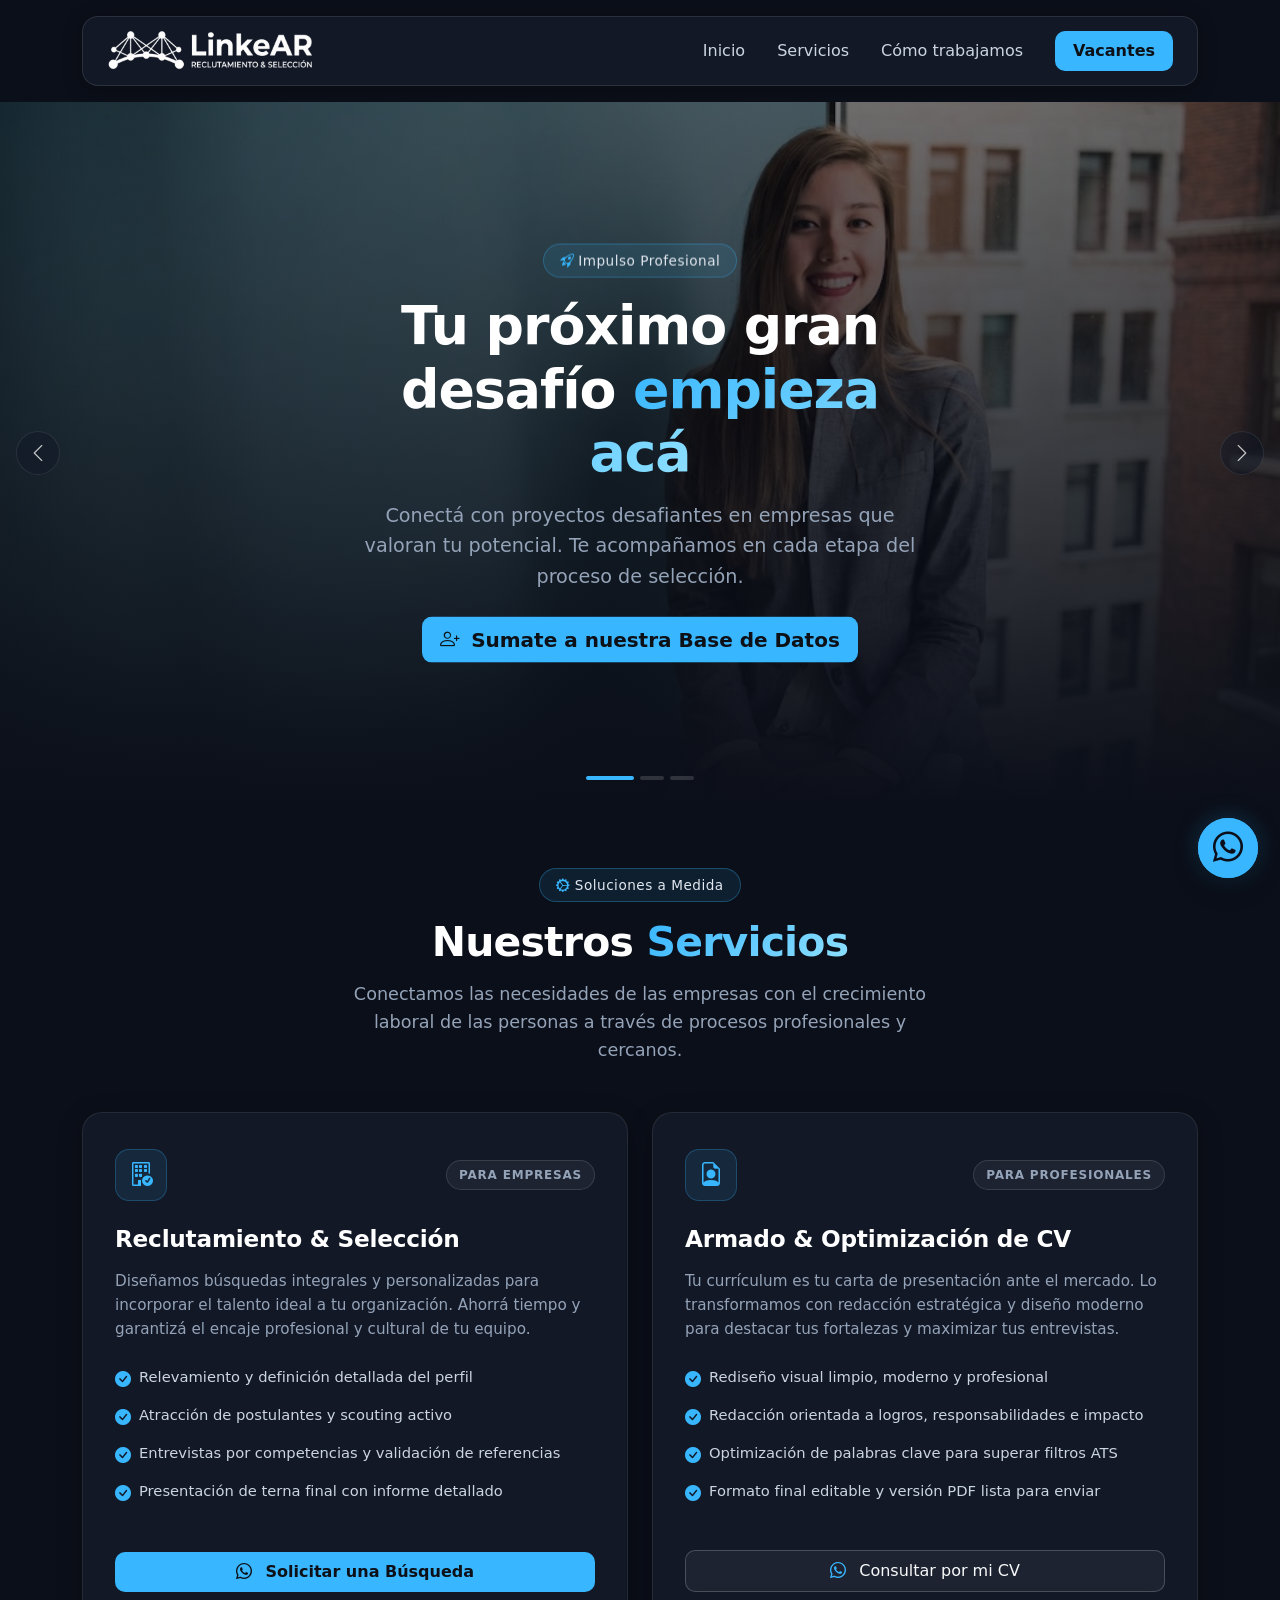
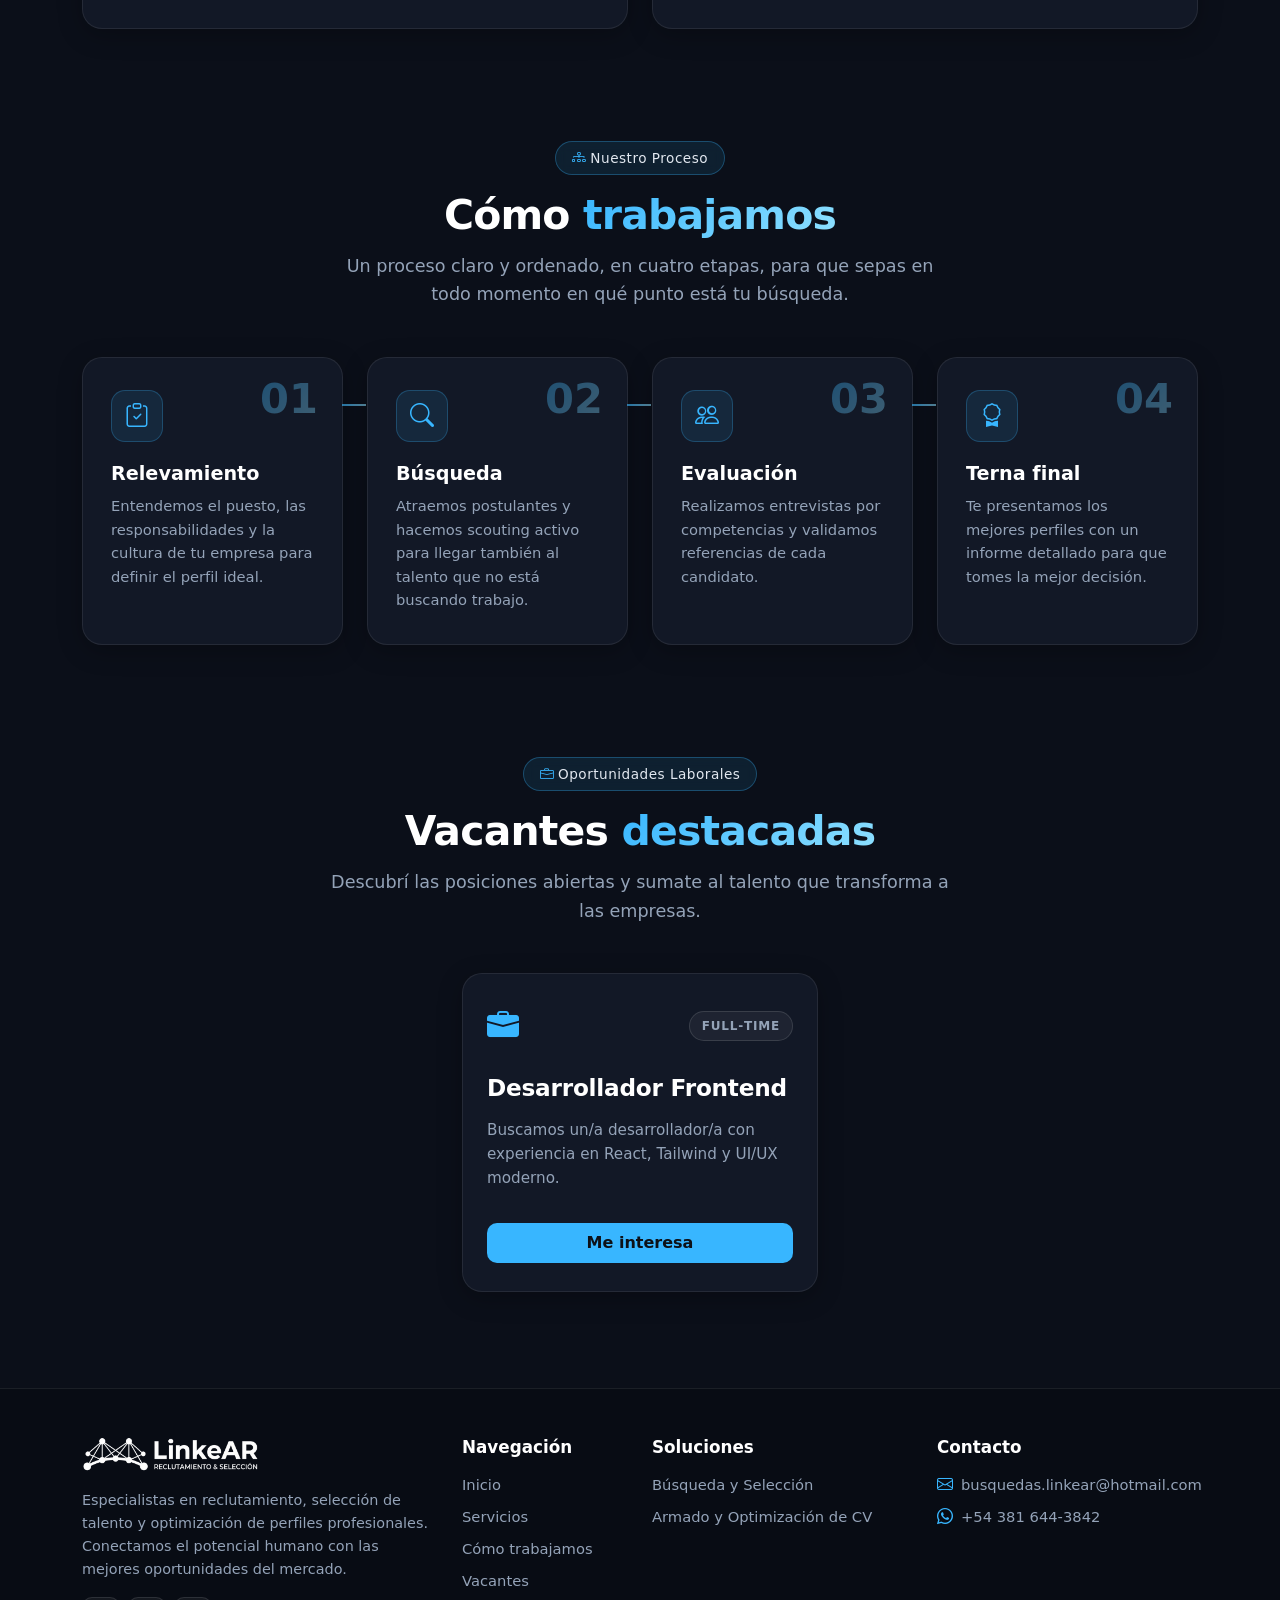
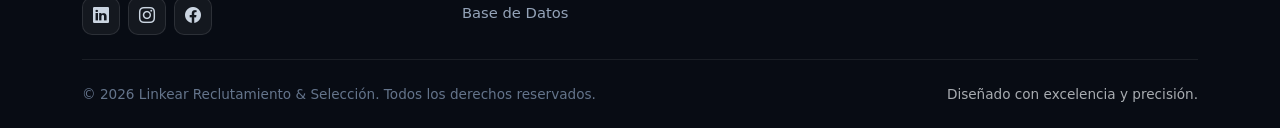
==== index.html @ 8a356fd3 "Agrega botón flotante de WhatsApp, sección Cómo trabajamos y animaciones CSS + agrega boton de wp az" ====
<!doctype html>
<html lang="es" data-bs-theme="dark">

<head>
    <meta charset="UTF-8" />
    <meta name="viewport" content="width=device-width, initial-scale=1.0" />
    <title>Linkear | Reclutamiento y Selección de Talento</title>
    <meta name="description"
        content="Linkear - Expertos en reclutamiento y selección de talento. Conectamos a las mejores empresas con profesionales destacados." />
    <meta name="author" content="Linkear" />
    <meta name="keywords" content="reclutamiento, seleccion de personal, rrhh, empleo, talento, linkear" />
    <!-- Open Graph: cómo se ve el link al compartirlo en WhatsApp, LinkedIn, Facebook -->
    <meta property="og:type" content="website" />
    <meta property="og:site_name" content="Linkear" />
    <meta property="og:locale" content="es_AR" />
    <meta property="og:title" content="Linkear | Reclutamiento y Selección de Talento" />
    <meta property="og:description" content="Conectamos a las mejores empresas con profesionales destacados. Búsquedas ágiles y armado de CV profesional." />
    <link rel="icon" type="image/x-icon" href="./contenido/imagenes/logo/LOGO-FAVICON.jpg" />
    <link href="https://cdn.jsdelivr.net/npm/bootstrap@5.3.3/dist/css/bootstrap.min.css" rel="stylesheet"
        integrity="sha384-QWTKZyjpPEjISv5WaRU9OFeRpok6YctnYmDr5pNlyT2bRjXh0JMhjY6hW+ALEwIH" crossorigin="anonymous" />
    <link rel="stylesheet" href="https://cdn.jsdelivr.net/npm/bootstrap-icons@1.11.3/font/bootstrap-icons.min.css" />
    <link rel="stylesheet" href="estilo.css" />
</head>

<body>
    <header>
        <div class="container mt-3">
            <nav class="navbar navbar-expand-lg navbar-dark navbar-custom px-4 py-2">
                <div class="container-fluid p-0">
                    <a class="navbar-brand d-flex align-items-center" href="index.html">
                        <img src="./contenido/imagenes/logo/LOGO-SINFONDO-COLORBLANCO.png" alt="Linkear" class="logo" />
                    </a>
                    <button class="navbar-toggler" type="button" data-bs-toggle="collapse"
                        data-bs-target="#navbarNavAltMarkup" aria-controls="navbarNavAltMarkup" aria-expanded="false"
                        aria-label="Toggle navigation">
                        <span class="navbar-toggler-icon"></span>
                    </button>
                    <div class="collapse navbar-collapse" id="navbarNavAltMarkup">
                        <div class="navbar-nav ms-auto align-items-center gap-3">
                            <a class="nav-link" aria-current="page" href="./index.html">Inicio</a>
                            <a class="nav-link" href="#servicios">Servicios</a>
                            <a class="nav-link" href="#como-trabajamos">Cómo trabajamos</a>
                            <a href="#vacantes" class="btn btn-linkear ms-lg-2">Vacantes</a>
                        </div>
                    </div>
                </div>
            </nav>
        </div>
    </header>
    <main>
        <!-- Hero Carousel Section -->
        <section class="hero-section">
            <div id="heroCarousel" class="carousel slide carousel-fade" data-bs-ride="carousel" data-bs-interval="6000">
                <!-- Indicadores -->
                <div class="carousel-indicators">
                    <button type="button" data-bs-target="#heroCarousel" data-bs-slide-to="0" class="active"
                        aria-current="true" aria-label="Slide 1"></button>
                    <button type="button" data-bs-target="#heroCarousel" data-bs-slide-to="1"
                        aria-label="Slide 2"></button>
                    <button type="button" data-bs-target="#heroCarousel" data-bs-slide-to="2"
                        aria-label="Slide 3"></button>
                </div>

                <div class="carousel-inner">
                    <!-- Slide 1: Profesionales / Base de Datos -->
                    <div class="carousel-item active">
                        <img src="./contenido/imagenes/banners/IMGAG-PRIMER-BANNER.jpg" class="d-block w-100"
                            alt="Profesional y talento en desarrollo" />
                        <div class="carousel-overlay"></div>
                        <div class="carousel-caption">
                            <div class="container">
                                <div class="row justify-content-center text-center">
                                    <div class="col-lg-10 col-xl-8">
                                        <div class="hero-badge mb-3">
                                            <i class="bi bi-rocket-takeoff me-1 text-accent"></i>
                                            Impulso Profesional
                                        </div>
                                        <h1 class="hero-title mb-3">
                                            Tu próximo gran desafío
                                            <span class="text-gradient">empieza acá</span>
                                        </h1>
                                        <p class="hero-subtitle mb-4">
                                            Conectá con proyectos desafiantes en empresas que
                                            valoran tu potencial. Te acompañamos en cada etapa del
                                            proceso de selección.
                                        </p>
                                        <div class="d-flex flex-wrap justify-content-center gap-3">
                                            <a href="https://forms.gle/h95EtgJfDtBHPDeK9" target="_blank"
                                                rel="noopener noreferrer" class="btn btn-linkear btn-lg">
                                                <i class="bi bi-person-plus me-1"></i> Sumate a
                                                nuestra Base de Datos
                                            </a>
                                        </div>
                                    </div>
                                </div>
                            </div>
                        </div>
                    </div>

                    <!-- Slide 2: Empresas -->
                    <div class="carousel-item">
                        <img src="./contenido/imagenes/banners/IMGA-SEGUNDO-BANNE.jpg" class="d-block w-100"
                            alt="Reunión y colaboración empresarial" />
                        <div class="carousel-overlay"></div>
                        <div class="carousel-caption">
                            <div class="container">
                                <div class="row justify-content-center text-center">
                                    <div class="col-lg-10 col-xl-8">
                                        <div class="hero-badge mb-3">
                                            <i class="bi bi-briefcase me-1 text-accent"></i>
                                            Reclutamiento & Selección de Personal
                                        </div>
                                        <h1 class="hero-title mb-3">
                                            Conectamos el mejor talento con
                                            <span class="text-gradient">tu empresa</span>
                                        </h1>
                                        <p class="hero-subtitle mb-0">
                                            Brindamos soluciones integrales de selección de personal
                                            para empresas de todos los rubros. Procesos ágiles,
                                            precisos y personalizados para potenciar tus equipos con
                                            las personas indicadas.
                                        </p>
                                    </div>
                                </div>
                            </div>
                        </div>
                    </div>

                    <!-- Slide 3: Metodología Ágil -->
                    <div class="carousel-item">
                        <img src="./contenido/imagenes/banners/IMAG-TERCER-BANNER.jpg" class="d-block w-100"
                            alt="Reunión estratégica y selección" />
                        <div class="carousel-overlay"></div>
                        <div class="carousel-caption">
                            <div class="container">
                                <div class="row justify-content-center text-center">
                                    <div class="col-lg-10 col-xl-8">
                                        <div class="hero-badge mb-3">
                                            <i class="bi bi-lightning-charge me-1 text-accent"></i>
                                            Metodología Ágil
                                        </div>
                                        <h1 class="hero-title mb-3">
                                            Procesos ágiles, transparentes y
                                            <span class="text-gradient">a tu medida</span>
                                        </h1>
                                        <p class="hero-subtitle mb-0">
                                            Reducimos tus tiempos de búsqueda garantizando un encaje
                                            profesional y cultural óptimo para cada posición.
                                        </p>
                                    </div>
                                </div>
                            </div>
                        </div>
                    </div>
                </div>

                <!-- Controles Anterior / Siguiente -->
                <button class="carousel-control-prev" type="button" data-bs-target="#heroCarousel" data-bs-slide="prev">
                    <span class="carousel-control-icon-box" aria-hidden="true">
                        <i class="bi bi-chevron-left"></i>
                    </span>
                    <span class="visually-hidden">Anterior</span>
                </button>
                <button class="carousel-control-next" type="button" data-bs-target="#heroCarousel" data-bs-slide="next">
                    <span class="carousel-control-icon-box" aria-hidden="true">
                        <i class="bi bi-chevron-right"></i>
                    </span>
                    <span class="visually-hidden">Siguiente</span>
                </button>
            </div>
        </section>

        <!-- Servicios Section -->
        <section id="servicios" class="services-section py-5 my-3">
            <div class="container">
                <!-- Encabezado de Sección -->
                <div class="text-center mb-5">
                    <div class="hero-badge mb-3">
                        <i class="bi bi-gear-wide-connected me-1 text-accent"></i>
                        Soluciones a Medida
                    </div>
                    <h2 class="section-title">
                        Nuestros <span class="text-gradient">Servicios</span>
                    </h2>
                    <p class="section-subtitle">
                        Conectamos las necesidades de las empresas con el crecimiento
                        laboral de las personas a través de procesos profesionales y
                        cercanos.
                    </p>
                </div>

                <!-- Grilla de 2 Columnas de Servicios -->
                <div class="row g-4 justify-content-center">
                    <!-- Servicio 1: Para Empresas -->
                    <div class="col-lg-6">
                        <div class="service-card h-100 d-flex flex-column">
                            <div class="service-card-header d-flex align-items-center justify-content-between mb-4">
                                <div class="service-icon-box">
                                    <i class="bi bi-building-check"></i>
                                </div>
                                <span class="service-pill-badge">Para Empresas</span>
                            </div>
                            <h3 class="service-card-title mb-3">
                                Reclutamiento & Selección
                            </h3>
                            <p class="service-card-desc mb-4">
                                Diseñamos búsquedas integrales y personalizadas para
                                incorporar el talento ideal a tu organización. Ahorrá tiempo y
                                garantizá el encaje profesional y cultural de tu equipo.
                            </p>
                            <ul class="service-features-list list-unstyled mb-4 flex-grow-1">
                                <li>
                                    <i class="bi bi-check-circle-fill text-accent me-2"></i>
                                    Relevamiento y definición detallada del perfil
                                </li>
                                <li>
                                    <i class="bi bi-check-circle-fill text-accent me-2"></i>
                                    Atracción de postulantes y scouting activo
                                </li>
                                <li>
                                    <i class="bi bi-check-circle-fill text-accent me-2"></i>
                                    Entrevistas por competencias y validación de referencias
                                </li>
                                <li>
                                    <i class="bi bi-check-circle-fill text-accent me-2"></i>
                                    Presentación de terna final con informe detallado
                                </li>
                            </ul>
                            <div class="pt-2">
                                <a href="https://wa.me/543816443842?text=Hola%2C%20LinkeAR.%20Vengo%20de%20su%20sitio%20web%20y%20me%20gustar%C3%ADa%20recibir%20informaci%C3%B3n%20para%20solicitar%20una%20b%C3%BAsqueda%20de%20personal%20para%20mi%20empresa."
                                    target="_blank" rel="noopener noreferrer" class="btn btn-linkear w-100 text-center">
                                    <i class="bi bi-whatsapp me-2"></i> Solicitar una Búsqueda
                                </a>
                            </div>
                        </div>
                    </div>

                    <!-- Servicio 2: Para Profesionales -->
                    <div class="col-lg-6">
                        <div class="service-card h-100 d-flex flex-column">
                            <div class="service-card-header d-flex align-items-center justify-content-between mb-4">
                                <div class="service-icon-box">
                                    <i class="bi bi-file-earmark-person"></i>
                                </div>
                                <span class="service-pill-badge">Para Profesionales</span>
                            </div>
                            <h3 class="service-card-title mb-3">
                                Armado & Optimización de CV
                            </h3>
                            <p class="service-card-desc mb-4">
                                Tu currículum es tu carta de presentación ante el mercado. Lo
                                transformamos con redacción estratégica y diseño moderno para
                                destacar tus fortalezas y maximizar tus entrevistas.
                            </p>
                            <ul class="service-features-list list-unstyled mb-4 flex-grow-1">
                                <li>
                                    <i class="bi bi-check-circle-fill text-accent me-2"></i>
                                    Rediseño visual limpio, moderno y profesional
                                </li>
                                <li>
                                    <i class="bi bi-check-circle-fill text-accent me-2"></i>
                                    Redacción orientada a logros, responsabilidades e impacto
                                </li>
                                <li>
                                    <i class="bi bi-check-circle-fill text-accent me-2"></i>
                                    Optimización de palabras clave para superar filtros ATS
                                </li>
                                <li>
                                    <i class="bi bi-check-circle-fill text-accent me-2"></i>
                                    Formato final editable y versión PDF lista para enviar
                                </li>
                            </ul>
                            <div class="pt-2">
                                <a href="https://wa.me/543816443842?text=Hola%2C%20LinkeAR.%20Estoy%20en%20su%20sitio%20web%20y%20quisiera%20consultar%20por%20el%20servicio%20de%20Armado%20y%20Optimizaci%C3%B3n%20de%20CV%20para%20mi%20perfil%20profesional."
                                    target="_blank" rel="noopener noreferrer"
                                    class="btn btn-outline-custom w-100 text-center">
                                    <i class="bi bi-whatsapp me-2 text-accent"></i> Consultar
                                    por mi CV
                                </a>
                            </div>
                        </div>
                    </div>
                </div>
            </div>
        </section>

        <!-- Cómo Trabajamos Section -->
        <section id="como-trabajamos" class="process-section py-5 my-3">
            <div class="container">
                <!-- Encabezado de Sección -->
                <div class="text-center mb-5">
                    <div class="hero-badge mb-3">
                        <i class="bi bi-diagram-3 me-1 text-accent"></i>
                        Nuestro Proceso
                    </div>
                    <h2 class="section-title">
                        Cómo <span class="text-gradient">trabajamos</span>
                    </h2>
                    <p class="section-subtitle">
                        Un proceso claro y ordenado, en cuatro etapas, para que sepas
                        en todo momento en qué punto está tu búsqueda.
                    </p>
                </div>

                <!-- Grilla de 4 pasos -->
                <div class="row g-4">
                    <!-- Paso 1 -->
                    <div class="col-lg-3 col-md-6">
                        <div class="process-step h-100">
                            <div class="process-number">01</div>
                            <div class="process-icon"><i class="bi bi-clipboard-check"></i></div>
                            <h3 class="process-title">Relevamiento</h3>
                            <p class="process-desc mb-0">
                                Entendemos el puesto, las responsabilidades y la cultura
                                de tu empresa para definir el perfil ideal.
                            </p>
                        </div>
                    </div>
                    <!-- Paso 2 -->
                    <div class="col-lg-3 col-md-6">
                        <div class="process-step h-100">
                            <div class="process-number">02</div>
                            <div class="process-icon"><i class="bi bi-search"></i></div>
                            <h3 class="process-title">Búsqueda</h3>
                            <p class="process-desc mb-0">
                                Atraemos postulantes y hacemos scouting activo para llegar
                                también al talento que no está buscando trabajo.
                            </p>
                        </div>
                    </div>
                    <!-- Paso 3 -->
                    <div class="col-lg-3 col-md-6">
                        <div class="process-step h-100">
                            <div class="process-number">03</div>
                            <div class="process-icon"><i class="bi bi-people"></i></div>
                            <h3 class="process-title">Evaluación</h3>
                            <p class="process-desc mb-0">
                                Realizamos entrevistas por competencias y validamos
                                referencias de cada candidato.
                            </p>
                        </div>
                    </div>
                    <!-- Paso 4 -->
                    <div class="col-lg-3 col-md-6">
                        <div class="process-step h-100">
                            <div class="process-number">04</div>
                            <div class="process-icon"><i class="bi bi-award"></i></div>
                            <h3 class="process-title">Terna final</h3>
                            <p class="process-desc mb-0">
                                Te presentamos los mejores perfiles con un informe
                                detallado para que tomes la mejor decisión.
                            </p>
                        </div>
                    </div>
                </div>
            </div>
        </section>

        <!-- Vacantes Section -->
        <section id="vacantes" class="vacancies-section py-5 my-3">
            <div class="container">
                <div class="text-center mb-5">
                    <div class="hero-badge mb-3">
                        <i class="bi bi-briefcase me-1 text-accent"></i> Oportunidades
                        Laborales
                    </div>
                    <h2 class="section-title">
                        Vacantes <span class="text-gradient">destacadas</span>
                    </h2>
                    <p class="section-subtitle">
                        Descubrí las posiciones abiertas y sumate al talento que
                        transforma a las empresas.
                    </p>
                </div>

                <div class="row g-4 justify-content-center">
                    <!-- Vacante Card 1 -->
                    <div class="col-lg-4 col-md-6">
                        <div class="vacancy-card h-100 d-flex flex-column">
                            <div class="vacancy-card-header d-flex align-items-center justify-content-between mb-4">
                                <div class="vacancy-icon-box">
                                    <i class="bi bi-briefcase-fill text-accent" style="font-size: 2rem"></i>
                                </div>
                                <span class="service-pill-badge">Full‑Time</span>
                            </div>
                            <h3 class="service-card-title mb-3">Desarrollador Frontend</h3>
                            <p class="service-card-desc mb-4">
                                Buscamos un/a desarrollador/a con experiencia en React,
                                Tailwind y UI/UX moderno.
                            </p>
                            <div class="pt-2 mt-auto">
                                <a href="./paginas/desarrollador-frontend.html" class="btn btn-linkear w-100 text-center">
                                    Me interesa
                                </a>
                            </div>
                        </div>
                    </div>
                    <!-- Additional Vacancy Cards -->
                </div>
            </div>
        </section>
    </main>
    <footer class="footer-section pt-5 pb-4 mt-5">
        <div class="container">
            <div class="row g-4 mb-4">
                <!-- Columna 1: Branding y Descripción -->
                <div class="col-lg-4 col-md-6">
                    <a href="./index.html"><img src="./contenido/imagenes/logo/LOGO-SINFONDO-COLORBLANCO.png"
                            alt="Linkear Logo" class="footer-logo mb-3"></a>
                    <p class="footer-text">
                        Especialistas en reclutamiento, selección de talento y optimización de perfiles profesionales.
                        Conectamos el potencial humano con las mejores oportunidades del mercado.
                    </p>
                    <div class="d-flex gap-2 mt-3">
                        <a href="https://www.linkedin.com/company/linkear-rrhh/" target="_blank"
                            rel="noopener noreferrer" class="social-icon-btn" aria-label="LinkedIn">
                            <i class="bi bi-linkedin"></i>
                        </a>
                        <a href="https://www.instagram.com/linkear.rh/" target="_blank" rel="noopener noreferrer"
                            class="social-icon-btn" aria-label="Instagram">
                            <i class="bi bi-instagram"></i>
                        </a>
                        <a href="https://www.facebook.com/profile.php?id=61595709884089" target="_blank"
                            rel="noopener noreferrer" class="social-icon-btn" aria-label="Facebook">
                            <i class="bi bi-facebook"></i>
                        </a>
                    </div>
                </div>

                <!-- Columna 2: Enlaces Rápidos -->
                <div class="col-lg-2 col-md-6 col-6 ms-lg-auto">
                    <h5 class="footer-heading mb-3">Navegación</h5>
                    <ul class="list-unstyled footer-links mb-0">
                        <li class="mb-2"><a href="./index.html">Inicio</a></li>
                        <li class="mb-2"><a href="#servicios">Servicios</a></li>
                        <li class="mb-2"><a href="#como-trabajamos">Cómo trabajamos</a></li>
                        <li class="mb-2"><a href="#vacantes">Vacantes</a></li>
                        <li class="mb-2"><a href="https://forms.gle/h95EtgJfDtBHPDeK9" target="_blank">Base de Datos</a>
                        </li>
                    </ul>
                </div>

                <!-- Columna 3: Servicios -->
                <div class="col-lg-3 col-md-6 col-6">
                    <h5 class="footer-heading mb-3">Soluciones</h5>
                    <ul class="list-unstyled footer-links mb-0">
                        <li class="mb-2"><a href="#servicios">Búsqueda y Selección</a></li>
                        <li class="mb-2"><a href="#servicios">Armado y Optimización de CV</a></li>
                    </ul>
                </div>

                <!-- Columna 4: Contacto Directo -->
                <div class="col-lg-3 col-md-6">
                    <h5 class="footer-heading mb-3">Contacto</h5>
                    <ul class="list-unstyled footer-contact-info mb-0">
                        <li class="d-flex align-items-center mb-2">
                            <i class="bi bi-envelope text-accent me-2"></i>
                            <a href="mailto:busquedas.linkear@hotmail.com">busquedas.linkear@hotmail.com</a>
                        </li>
                        <li class="d-flex align-items-center mb-2">
                            <i class="bi bi-whatsapp text-accent me-2"></i>
                            <a href="https://wa.me/543816443842" target="_blank">+54 381 644-3842</a>
                        </li>
                    </ul>
                </div>
            </div>

            <hr class="footer-divider my-4">

            <div class="row align-items-center">
                <div class="col-md-6 text-center text-md-start mb-2 mb-md-0">
                    <p class="copyright-text mb-0">&copy; 2026 Linkear Reclutamiento & Selección. Todos los derechos
                        reservados.</p>
                </div>
                <div class="col-md-6 text-center text-md-end">
                    <p class="copyright-text mb-0 text-muted">Diseñado con excelencia y precisión.</p>
                </div>
            </div>
        </div>
    </footer>
    <!-- Botón flotante de WhatsApp (solo HTML + CSS) -->
    <a href="https://wa.me/543816443842?text=Hola%2C%20LinkeAR.%20Vengo%20de%20su%20sitio%20web%20y%20quer%C3%ADa%20hacer%20una%20consulta." target="_blank"
        rel="noopener noreferrer" class="whatsapp-float" aria-label="Escribinos por WhatsApp">
        <i class="bi bi-whatsapp"></i>
    </a>

    <script src="https://cdn.jsdelivr.net/npm/bootstrap@5.3.3/dist/js/bootstrap.bundle.min.js"
        integrity="sha384-YvpcrYf0tY3lHB60NNkmXc5s9fDVZLESaAA55NDzOxhy9GkcIdslK1eN7N6jIeHz"
        crossorigin="anonymous"></script>
</body>

</html>
---- estilo.css ----
* {
    margin: 0;
    padding: 0;
    box-sizing: border-box;
}

html {
    scroll-behavior: smooth;
}

body {
    background-color: #0b0f19;
    color: #f8f9fa;
    font-family: system-ui, -apple-system, "Segoe UI", Roboto, "Helvetica Neue", sans-serif;
}

/* Barra de navegación flotante estilo cápsula */
.navbar-custom {
    background-color: #121826;
    border: 1px solid rgba(255, 255, 255, 0.1);
    border-radius: 16px;
    box-shadow: 0 4px 20px rgba(0, 0, 0, 0.3);
}

/* Tamaño adaptable (responsive) para el logo */
.logo {
    height: 32px; /* Tamaño cómodo y compacto en celulares */
    width: auto;
    object-fit: contain;
    transition: transform 0.25s ease, height 0.2s ease-in-out;
}

/* Efecto sutil de movimiento al pasar el cursor sobre el logo */
.navbar-brand:hover .logo {
    transform: translateY(-2px) scale(1.04);
}

/* En computadoras y pantallas grandes (Desktop) */
@media (min-width: 992px) {
    .logo {
        height: 42px; /* Un poco más pequeño y estilizado en PC */
    }
}

/* Ajuste para el menú desplegable en celulares */
@media (max-width: 991.98px) {
    .navbar-collapse {
        padding-top: 1rem;
        padding-bottom: 0.5rem;
    }
}

/* Estilos de los enlaces */
.navbar-custom .nav-link {
    color: #cbd5e1;
    font-weight: 500;
    transition: color 0.2s ease-in-out;
}

.navbar-custom .nav-link:hover,
.navbar-custom .nav-link.active {
    color: #38b6ff;
}

/* Botón de acción con el color celeste de Linkear */
.btn-linkear {
    background-color: #38b6ff;
    color: #0d1117;
    font-weight: 600;
    border-radius: 10px;
    padding: 8px 18px;
    border: none;
    transition: all 0.2s ease-in-out;
}

.btn-linkear:hover {
    background-color: #2ea0e6;
    color: #000;
    transform: translateY(-1px);
}


/* ==========================================================
   UTILIDADES & COLORES
   ========================================================== */
.text-accent {
    color: #38b6ff !important;
}

.text-gradient {
    background: linear-gradient(135deg, #38b6ff 0%, #8ee0ff 100%);
    -webkit-background-clip: text;
    background-clip: text;
    -webkit-text-fill-color: transparent;
}

.btn-outline-custom {
    color: #f8f9fa;
    background-color: rgba(255, 255, 255, 0.05);
    border: 1px solid rgba(255, 255, 255, 0.2);
    backdrop-filter: blur(8px);
    font-weight: 500;
    border-radius: 10px;
    padding: 8px 18px;
    transition: all 0.2s ease-in-out;
}

.btn-outline-custom:hover {
    background-color: rgba(255, 255, 255, 0.15);
    border-color: rgba(255, 255, 255, 0.4);
    color: #ffffff;
    transform: translateY(-1px);
}

/* ==========================================================
   HERO CAROUSEL SECTION
   ========================================================== */
.hero-section {
    position: relative;
    overflow: hidden;
    margin-top: 1rem;
}

#heroCarousel .carousel-item {
    height: 78vh;
    min-height: 520px;
    max-height: 720px;
    position: relative;
}

#heroCarousel .carousel-item img {
    height: 100%;
    width: 100%;
    object-fit: cover;
    object-position: center;
    filter: brightness(0.72);
}

/* Capa de degradado sobre la imagen para contraste y fusión suave con el fondo */
.carousel-overlay {
    position: absolute;
    inset: 0;
    background: linear-gradient(
        180deg,
        rgba(11, 15, 25, 0.4) 0%,
        rgba(11, 15, 25, 0.75) 60%,
        #0b0f19 100%
    );
    pointer-events: none;
}

/* Centrado vertical del contenido del slide */
#heroCarousel .carousel-caption {
    top: 50%;
    transform: translateY(-50%);
    bottom: auto;
    padding: 0;
    z-index: 10;
}

/* Badge píldora moderna estilo tech */
.hero-badge {
    display: inline-flex;
    align-items: center;
    background: rgba(56, 182, 255, 0.1);
    border: 1px solid rgba(56, 182, 255, 0.3);
    color: #e2e8f0;
    font-size: 0.85rem;
    font-weight: 500;
    letter-spacing: 0.5px;
    padding: 6px 16px;
    border-radius: 50px;
    backdrop-filter: blur(6px);
}

.hero-title {
    font-size: clamp(2rem, 4.2vw, 3.4rem);
    font-weight: 800;
    line-height: 1.18;
    letter-spacing: -0.02em;
    color: #ffffff;
}

.hero-subtitle {
    font-size: clamp(1rem, 1.6vw, 1.2rem);
    color: #94a3b8;
    font-weight: 400;
    line-height: 1.6;
    max-width: 680px;
    margin-left: auto;
    margin-right: auto;
}

/* Indicadores en forma de cápsula */
#heroCarousel .carousel-indicators {
    bottom: 24px;
    margin-bottom: 0;
}

#heroCarousel .carousel-indicators [data-bs-target] {
    width: 24px;
    height: 4px;
    border-radius: 4px;
    background-color: rgba(255, 255, 255, 0.3);
    border: none;
    transition: all 0.3s ease;
}

#heroCarousel .carousel-indicators .active {
    width: 48px;
    background-color: #38b6ff;
}

/* Botones de navegación (anterior/siguiente) con efecto glassmorphism */
.carousel-control-icon-box {
    width: 44px;
    height: 44px;
    border-radius: 50%;
    background-color: rgba(18, 24, 38, 0.65);
    border: 1px solid rgba(255, 255, 255, 0.12);
    backdrop-filter: blur(8px);
    display: flex;
    align-items: center;
    justify-content: center;
    font-size: 1.25rem;
    color: #ffffff;
    transition: all 0.25s ease;
}

.carousel-control-prev:hover .carousel-control-icon-box,
.carousel-control-next:hover .carousel-control-icon-box {
    background-color: #38b6ff;
    border-color: #38b6ff;
    color: #0b0f19;
    transform: scale(1.08);
}

.carousel-control-prev,
.carousel-control-next {
    width: 6%;
    opacity: 0.75;
    transition: opacity 0.2s ease;
}

.carousel-control-prev:hover,
.carousel-control-next:hover {
    opacity: 1;
}

/* Adaptabilidad en pantallas móviles */
@media (max-width: 767.98px) {
    /* Botón más compacto y estilizado en celulares */
    #heroCarousel .btn-lg,
    #heroCarousel .btn-linkear {
        font-size: 0.92rem;
        padding: 9px 18px;
        font-weight: 600;
        border-radius: 8px;
    }

    #heroCarousel .carousel-item {
        height: 560px;
    }

    .carousel-control-prev,
    .carousel-control-next {
        display: none; /* En móvil se usa el deslizamiento táctil nativo */
    }
}


/* ==========================================================
   SECCIÓN DE SERVICIOS
   ========================================================== */
.services-section {
    position: relative;
}

.section-title {
    font-size: clamp(1.8rem, 3.2vw, 2.6rem);
    font-weight: 800;
    letter-spacing: -0.02em;
    color: #ffffff;
    margin-bottom: 0.75rem;
}

.section-subtitle {
    font-size: clamp(0.95rem, 1.4vw, 1.1rem);
    color: #94a3b8;
    max-width: 620px;
    margin-left: auto;
    margin-right: auto;
    line-height: 1.6;
}

/* Tarjetas de Servicio */
.service-card {
    background-color: #121826;
    border: 1px solid rgba(255, 255, 255, 0.08);
    border-radius: 20px;
    padding: 2.25rem 2rem;
    box-shadow: 0 6px 24px rgba(0, 0, 0, 0.25);
    transition: transform 0.28s ease, border-color 0.28s ease, box-shadow 0.28s ease;
    position: relative;
    overflow: hidden;
}

/* Vacancy cards share the same visual style */
.vacancy-card {
    background-color: #121826;
    border: 1px solid rgba(255, 255, 255, 0.08);
    border-radius: 20px;
    padding: 1.75rem 1.5rem;
    box-shadow: 0 6px 24px rgba(0, 0, 0, 0.25);
    transition: transform 0.28s ease, border-color 0.28s ease, box-shadow 0.28s ease;
    position: relative;
    overflow: hidden;
    /* Se quitó aspect-ratio para evitar desbordes en móviles */
}

.vacancy-card:hover {
    transform: translateY(-6px);
    border-color: rgba(56, 182, 255, 0.35);
    box-shadow: 0 16px 36px rgba(0, 0, 0, 0.45), 0 0 25px rgba(56, 182, 255, 0.12);
}

/* Icono enmarcado */
.service-icon-box {
    width: 52px;
    height: 52px;
    border-radius: 14px;
    background: rgba(56, 182, 255, 0.1);
    border: 1px solid rgba(56, 182, 255, 0.25);
    display: flex;
    align-items: center;
    justify-content: center;
    font-size: 1.5rem;
    color: #38b6ff;
    transition: all 0.25s ease;
}

.service-card:hover {
    transform: translateY(-6px);
    border-color: rgba(56, 182, 255, 0.35);
    box-shadow: 0 16px 36px rgba(0, 0, 0, 0.45), 0 0 25px rgba(56, 182, 255, 0.12);
}

.service-card:hover .service-icon-box {
    background-color: #38b6ff;
    color: #0b0f19;
    transform: scale(1.06);
}

/* Píldora de categoría en la card */
.service-pill-badge {
    background: rgba(255, 255, 255, 0.05);
    border: 1px solid rgba(255, 255, 255, 0.12);
    color: #94a3b8;
    font-size: 0.75rem;
    font-weight: 600;
    text-transform: uppercase;
    letter-spacing: 0.8px;
    padding: 5px 12px;
    border-radius: 50px;
}

.service-card-title {
    color: #ffffff;
    font-size: 1.45rem;
    font-weight: 700;
    letter-spacing: -0.01em;
}

.service-card-desc {
    color: #94a3b8;
    font-size: 0.95rem;
    line-height: 1.6;
}

/* Lista de características del servicio */
.service-features-list li {
    color: #cbd5e1;
    font-size: 0.92rem;
    margin-bottom: 0.75rem;
    line-height: 1.5;
    display: flex;
    align-items: flex-start;
}

.service-features-list li i {
    font-size: 1rem;
    margin-top: 2px;
    flex-shrink: 0;
}

@media (max-width: 767.98px) {
    .service-card {
        padding: 1.75rem 1.5rem;
    }
}

.footer-section {
    background-color: #080c14;
    border-top: 1px solid rgba(255, 255, 255, 0.08);
}

.footer-logo {
    height: 36px;
    width: auto;
}

.footer-text {
    color: #94a3b8;
    font-size: 0.9rem;
    line-height: 1.6;
}

.footer-heading {
    color: #ffffff;
    font-size: 1.05rem;
    font-weight: 700;
}

.footer-links a {
    color: #94a3b8;
    text-decoration: none;
    font-size: 0.92rem;
    transition: color 0.2s ease-in-out;
}

.footer-links a:hover {
    color: #38b6ff;
}

.footer-contact-info a {
    color: #94a3b8;
    text-decoration: none;
    font-size: 0.92rem;
    transition: color 0.2s ease-in-out;
}

.footer-contact-info a:hover {
    color: #38b6ff;
}

.social-icon-btn {
    width: 38px;
    height: 38px;
    border-radius: 10px;
    background: rgba(255, 255, 255, 0.05);
    border: 1px solid rgba(255, 255, 255, 0.1);
    color: #cbd5e1;
    display: inline-flex;
    align-items: center;
    justify-content: center;
    text-decoration: none;
    transition: all 0.25s ease;
}

.social-icon-btn:hover {
    background: #38b6ff;
    border-color: #38b6ff;
    color: #0b0f19;
    transform: translateY(-2px);
}

.footer-divider {
    border-color: rgba(255, 255, 255, 0.08);
    opacity: 1;
}

.copyright-text {
    font-size: 0.85rem;
    color: #64748b;
}

/* ==========================================================
   SECCIÓN CÓMO TRABAJAMOS
   ========================================================== */
.process-step {
    background-color: #121826;
    border: 1px solid rgba(255, 255, 255, 0.08);
    border-radius: 20px;
    padding: 2rem 1.75rem;
    box-shadow: 0 6px 24px rgba(0, 0, 0, 0.25);
    position: relative;
    transition: transform 0.28s ease, border-color 0.28s ease, box-shadow 0.28s ease;
}

.process-step:hover {
    transform: translateY(-6px);
    border-color: rgba(56, 182, 255, 0.35);
    box-shadow: 0 16px 36px rgba(0, 0, 0, 0.45), 0 0 25px rgba(56, 182, 255, 0.12);
}

/* Número grande con el gradiente de la marca */
.process-number {
    position: absolute;
    top: 1.25rem;
    right: 1.5rem;
    font-size: 2.6rem;
    font-weight: 800;
    line-height: 1;
    background: linear-gradient(135deg, #38b6ff 0%, #8ee0ff 100%);
    -webkit-background-clip: text;
    background-clip: text;
    -webkit-text-fill-color: transparent;
    opacity: 0.35;
    transition: opacity 0.28s ease;
}

.process-step:hover .process-number {
    opacity: 0.9;
}

.process-icon {
    width: 52px;
    height: 52px;
    border-radius: 14px;
    background: rgba(56, 182, 255, 0.1);
    border: 1px solid rgba(56, 182, 255, 0.25);
    display: flex;
    align-items: center;
    justify-content: center;
    font-size: 1.5rem;
    color: #38b6ff;
    margin-bottom: 1.25rem;
    transition: all 0.25s ease;
}

.process-step:hover .process-icon {
    background-color: #38b6ff;
    color: #0b0f19;
    transform: scale(1.06);
}

.process-title {
    color: #ffffff;
    font-size: 1.2rem;
    font-weight: 700;
    margin-bottom: 0.6rem;
}

.process-desc {
    color: #94a3b8;
    font-size: 0.92rem;
    line-height: 1.6;
}

/* Línea con gradiente que une los pasos (solo en pantallas grandes) */
@media (min-width: 992px) {
    .process-section .col-lg-3:not(:last-child) .process-step::after {
        content: "";
        position: absolute;
        top: 46px;
        right: -1.5rem;
        width: 1.5rem;
        height: 2px;
        background: linear-gradient(90deg, #38b6ff 0%, #8ee0ff 100%);
        opacity: 0.6;
    }
}

/* ==========================================================
   BOTÓN FLOTANTE DE WHATSAPP
   ========================================================== */
.whatsapp-float {
    position: fixed;
    right: 22px;
    bottom: 22px;
    width: 60px;
    height: 60px;
    border-radius: 50%;
    background-color: #38b6ff;
    color: #0b0f19;
    font-size: 1.9rem;
    display: flex;
    align-items: center;
    justify-content: center;
    text-decoration: none;
    box-shadow: 0 8px 24px rgba(0, 0, 0, 0.4), 0 0 25px rgba(56, 182, 255, 0.25);
    z-index: 1000;
    transition: transform 0.25s ease, background-color 0.25s ease;
}

.whatsapp-float:hover {
    background-color: #2ea0e6;
    color: #000000;
    transform: scale(1.08);
}

/* Anillo que "late" alrededor del botón */
.whatsapp-float::before {
    content: "";
    position: absolute;
    inset: 0;
    border-radius: 50%;
    border: 2px solid #38b6ff;
    animation: whatsapp-pulso 2.2s ease-out infinite;
}

@keyframes whatsapp-pulso {
    0% {
        transform: scale(1);
        opacity: 0.7;
    }
    100% {
        transform: scale(1.6);
        opacity: 0;
    }
}

@media (max-width: 767.98px) {
    .whatsapp-float {
        width: 54px;
        height: 54px;
        right: 16px;
        bottom: 16px;
        font-size: 1.7rem;
    }
}

/* ==========================================================
   ANIMACIONES DEL CARRUSEL (solo CSS)
   Cada vez que un slide se vuelve "active", sus textos entran
   con un fade suave hacia arriba, uno detrás del otro.
   ========================================================== */
@keyframes aparecer-arriba {
    from {
        opacity: 0;
        transform: translateY(24px);
    }
    to {
        opacity: 1;
        transform: translateY(0);
    }
}

#heroCarousel .carousel-item.active .hero-badge,
#heroCarousel .carousel-item.active .hero-title,
#heroCarousel .carousel-item.active .hero-subtitle,
#heroCarousel .carousel-item.active .btn-linkear {
    animation: aparecer-arriba 0.8s ease both;
}

#heroCarousel .carousel-item.active .hero-badge { animation-delay: 0.15s; }
#heroCarousel .carousel-item.active .hero-title { animation-delay: 0.3s; }
#heroCarousel .carousel-item.active .hero-subtitle { animation-delay: 0.45s; }
#heroCarousel .carousel-item.active .btn-linkear { animation-delay: 0.6s; }

/* Respeta a quienes tienen activado "reducir movimiento" en su sistema */
@media (prefers-reduced-motion: reduce) {
    #heroCarousel .carousel-item.active .hero-badge,
    #heroCarousel .carousel-item.active .hero-title,
    #heroCarousel .carousel-item.active .hero-subtitle,
    #heroCarousel .carousel-item.active .btn-linkear,
    .whatsapp-float::before {
        animation: none;
    }
}
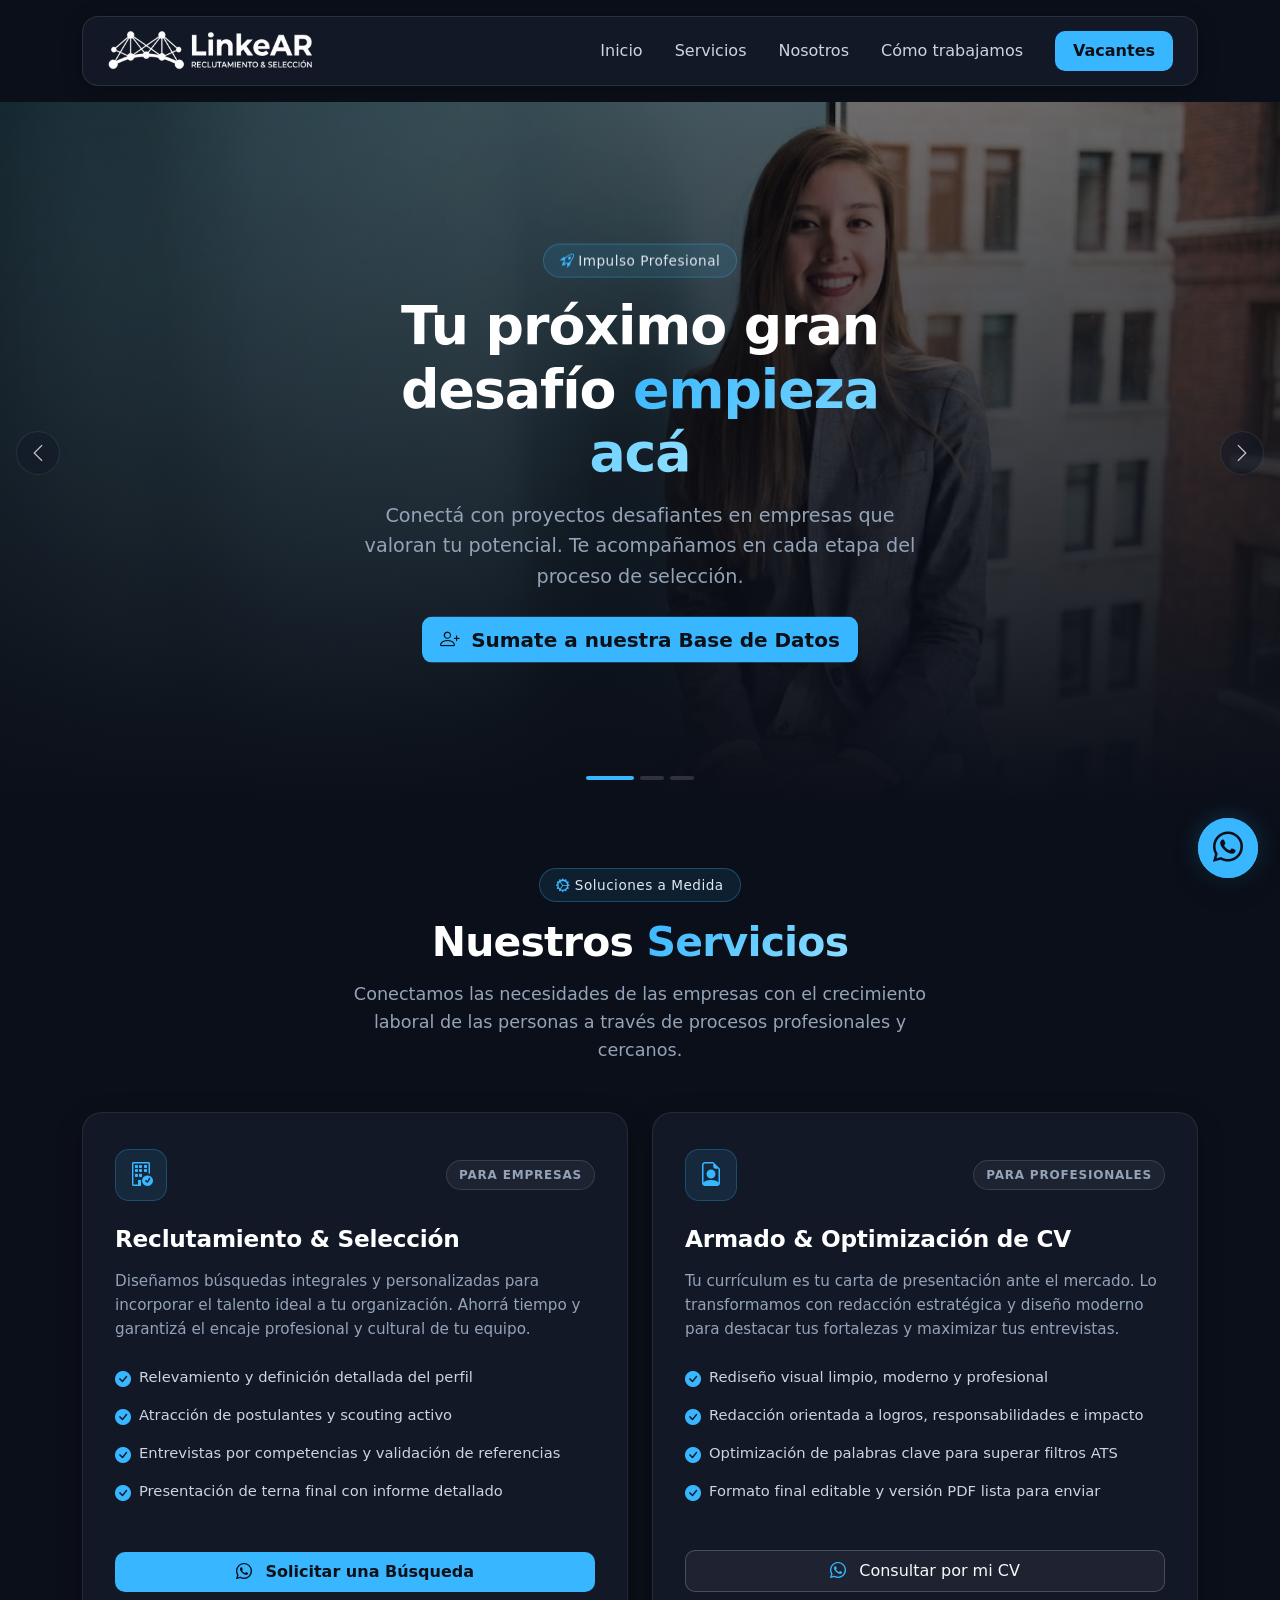
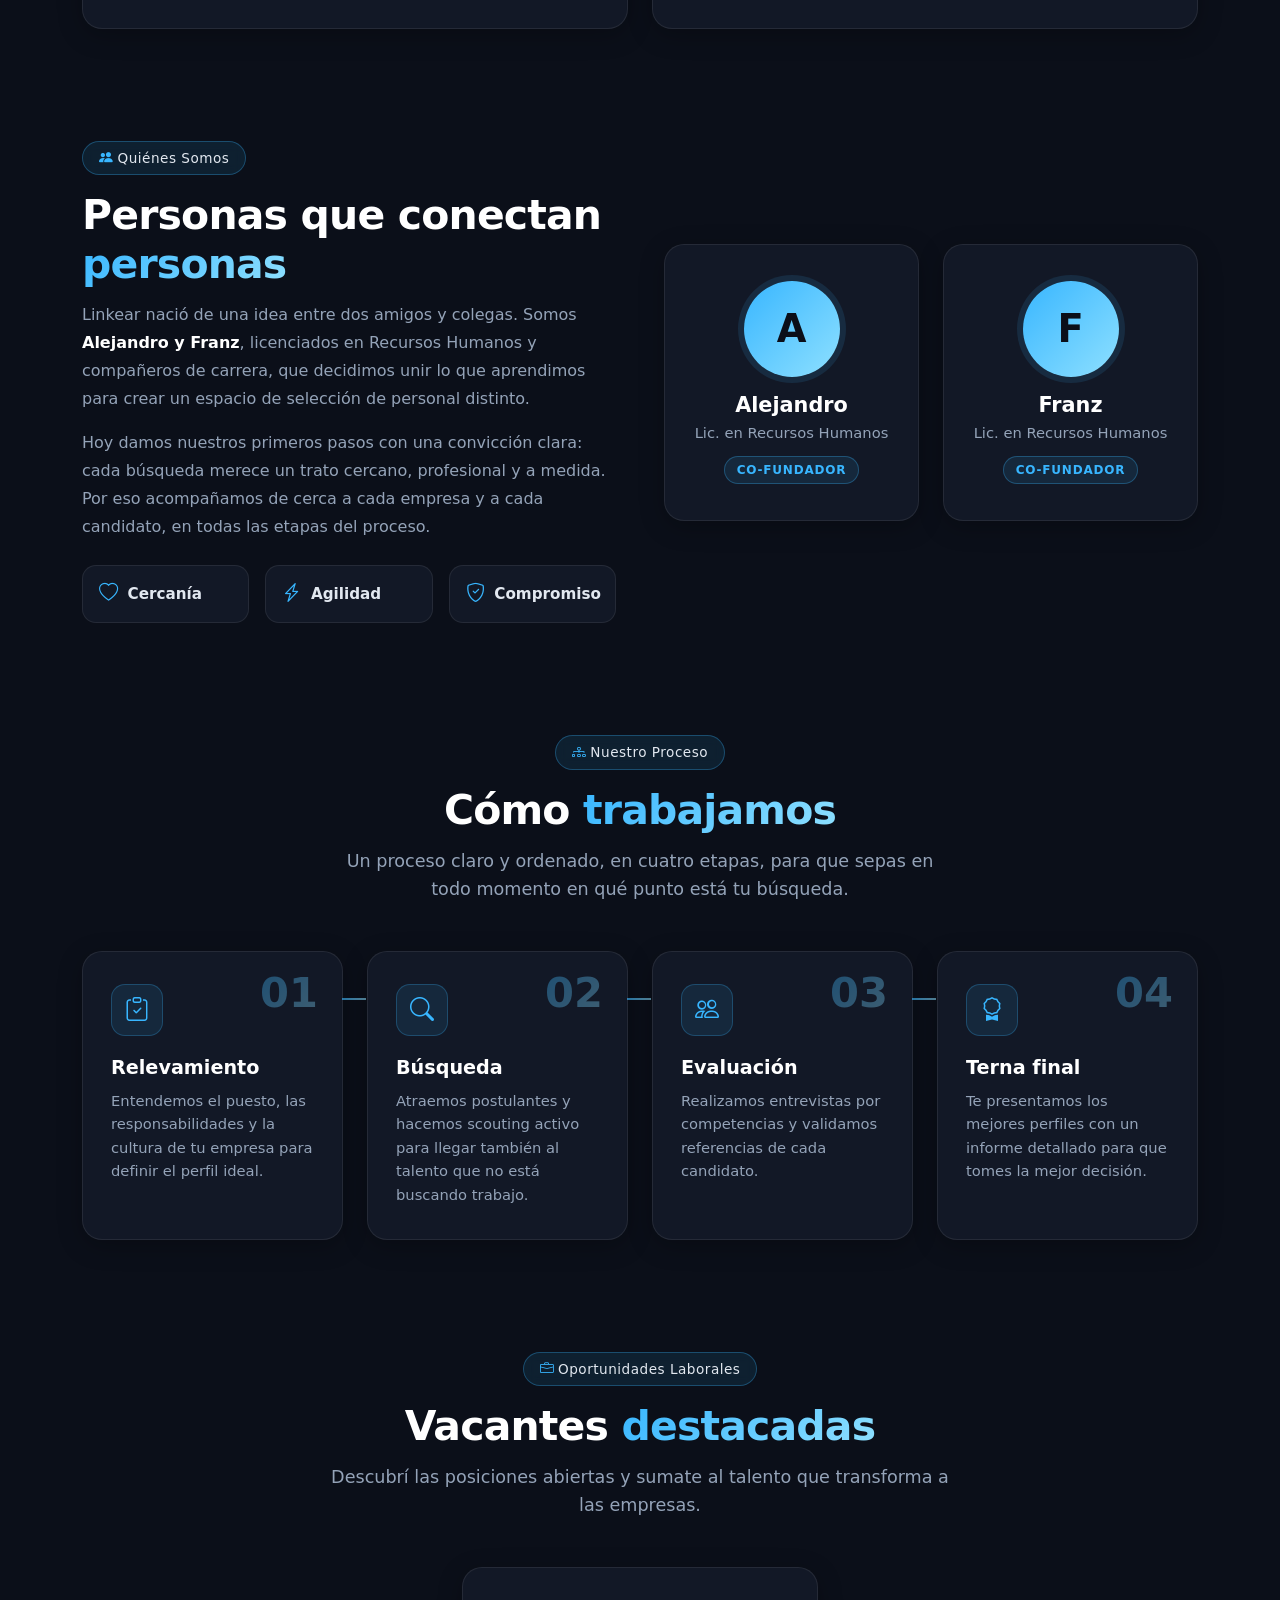
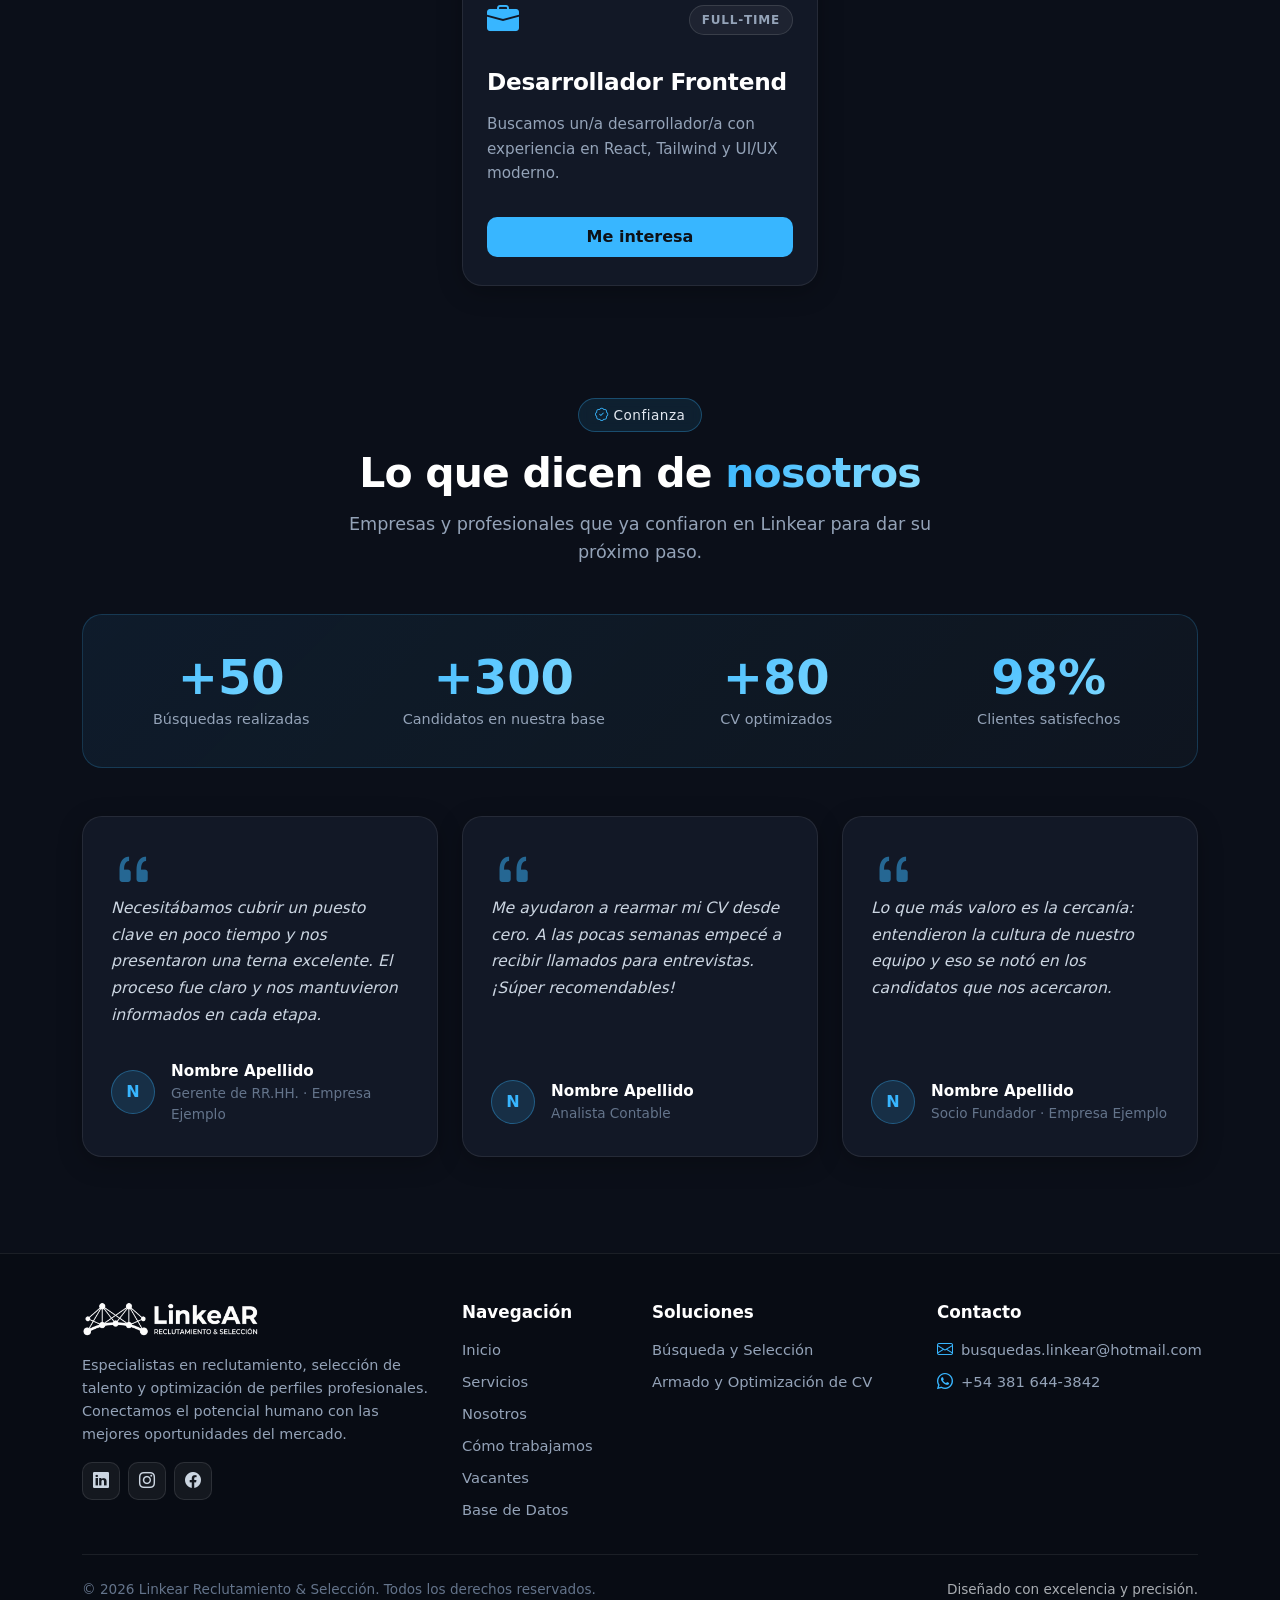
==== commit 422ab5d4: "Agrega secciones Quiénes somos y Confianza (contenido de ejemplo)" ====
--- a/index.html
+++ b/index.html
@@ -39,6 +39,7 @@
                         <div class="navbar-nav ms-auto align-items-center gap-3">
                             <a class="nav-link" aria-current="page" href="./index.html">Inicio</a>
                             <a class="nav-link" href="#servicios">Servicios</a>
+                            <a class="nav-link" href="#nosotros">Nosotros</a>
                             <a class="nav-link" href="#como-trabajamos">Cómo trabajamos</a>
                             <a href="#vacantes" class="btn btn-linkear ms-lg-2">Vacantes</a>
                         </div>
@@ -284,6 +285,80 @@
             </div>
         </section>
 
+        <!-- Quiénes Somos Section -->
+        <section id="nosotros" class="about-section py-5 my-3">
+            <div class="container">
+                <div class="row g-5 align-items-center">
+                    <!-- Columna izquierda: historia -->
+                    <div class="col-lg-6">
+                        <div class="hero-badge mb-3">
+                            <i class="bi bi-people-fill me-1 text-accent"></i>
+                            Quiénes Somos
+                        </div>
+                        <h2 class="section-title text-start">
+                            Personas que conectan <span class="text-gradient">personas</span>
+                        </h2>
+                        <p class="about-text">
+                            Linkear nació de una idea entre dos amigos y colegas. Somos
+                            <strong>Alejandro y Franz</strong>, licenciados en Recursos Humanos
+                            y compañeros de carrera, que decidimos unir lo que aprendimos para
+                            crear un espacio de selección de personal distinto.
+                        </p>
+                        <p class="about-text mb-4">
+                            Hoy damos nuestros primeros pasos con una convicción clara: cada
+                            búsqueda merece un trato cercano, profesional y a medida. Por eso
+                            acompañamos de cerca a cada empresa y a cada candidato, en todas
+                            las etapas del proceso.
+                        </p>
+
+                        <!-- Valores -->
+                        <div class="row g-3">
+                            <div class="col-sm-4">
+                                <div class="about-value">
+                                    <i class="bi bi-heart text-accent"></i>
+                                    <span>Cercanía</span>
+                                </div>
+                            </div>
+                            <div class="col-sm-4">
+                                <div class="about-value">
+                                    <i class="bi bi-lightning-charge text-accent"></i>
+                                    <span>Agilidad</span>
+                                </div>
+                            </div>
+                            <div class="col-sm-4">
+                                <div class="about-value">
+                                    <i class="bi bi-shield-check text-accent"></i>
+                                    <span>Compromiso</span>
+                                </div>
+                            </div>
+                        </div>
+                    </div>
+
+                    <!-- Columna derecha: el equipo (iniciales en lugar de fotos) -->
+                    <div class="col-lg-6">
+                        <div class="row g-4">
+                            <div class="col-sm-6">
+                                <div class="team-card h-100 text-center">
+                                    <div class="team-avatar mx-auto mb-3">A</div>
+                                    <h3 class="team-name">Alejandro</h3>
+                                    <p class="team-role mb-0">Lic. en Recursos Humanos</p>
+                                    <p class="team-tag mb-0">Co-fundador</p>
+                                </div>
+                            </div>
+                            <div class="col-sm-6">
+                                <div class="team-card h-100 text-center">
+                                    <div class="team-avatar mx-auto mb-3">F</div>
+                                    <h3 class="team-name">Franz</h3>
+                                    <p class="team-role mb-0">Lic. en Recursos Humanos</p>
+                                    <p class="team-tag mb-0">Co-fundador</p>
+                                </div>
+                            </div>
+                        </div>
+                    </div>
+                </div>
+            </div>
+        </section>
+
         <!-- Cómo Trabajamos Section -->
         <section id="como-trabajamos" class="process-section py-5 my-3">
             <div class="container">
@@ -396,6 +471,97 @@
                         </div>
                     </div>
                     <!-- Additional Vacancy Cards -->
+                </div>
+            </div>
+        </section>
+        <!-- Confianza Section -->
+        <!-- ⚠️ CONTENIDO DE EJEMPLO: reemplazar números y testimonios por datos REALES
+             antes de pasar esta sección a main (lo que publica Vercel). -->
+        <section id="confianza" class="trust-section py-5 my-3">
+            <div class="container">
+                <div class="text-center mb-5">
+                    <div class="hero-badge mb-3">
+                        <i class="bi bi-patch-check me-1 text-accent"></i>
+                        Confianza
+                    </div>
+                    <h2 class="section-title">
+                        Lo que dicen de <span class="text-gradient">nosotros</span>
+                    </h2>
+                    <p class="section-subtitle">
+                        Empresas y profesionales que ya confiaron en Linkear para dar
+                        su próximo paso.
+                    </p>
+                </div>
+
+                <!-- Franja de números (EJEMPLO) -->
+                <div class="stats-strip mb-5">
+                    <div class="row g-4 text-center">
+                        <div class="col-6 col-lg-3">
+                            <div class="stat-number">+50</div>
+                            <div class="stat-label">Búsquedas realizadas</div>
+                        </div>
+                        <div class="col-6 col-lg-3">
+                            <div class="stat-number">+300</div>
+                            <div class="stat-label">Candidatos en nuestra base</div>
+                        </div>
+                        <div class="col-6 col-lg-3">
+                            <div class="stat-number">+80</div>
+                            <div class="stat-label">CV optimizados</div>
+                        </div>
+                        <div class="col-6 col-lg-3">
+                            <div class="stat-number">98%</div>
+                            <div class="stat-label">Clientes satisfechos</div>
+                        </div>
+                    </div>
+                </div>
+
+                <!-- Testimonios (EJEMPLO) -->
+                <div class="row g-4">
+                    <div class="col-lg-4 col-md-6">
+                        <div class="testimonial-card h-100 d-flex flex-column">
+                            <i class="bi bi-quote testimonial-quote"></i>
+                            <p class="testimonial-text flex-grow-1">
+                                Necesitábamos cubrir un puesto clave en poco tiempo y nos presentaron una terna excelente. El proceso fue claro y nos mantuvieron informados en cada etapa.
+                            </p>
+                            <div class="d-flex align-items-center gap-3 mt-3">
+                                <div class="testimonial-avatar">N</div>
+                                <div>
+                                    <p class="testimonial-name mb-0">Nombre Apellido</p>
+                                    <p class="testimonial-role mb-0">Gerente de RR.HH. · Empresa Ejemplo</p>
+                                </div>
+                            </div>
+                        </div>
+                    </div>
+                    <div class="col-lg-4 col-md-6">
+                        <div class="testimonial-card h-100 d-flex flex-column">
+                            <i class="bi bi-quote testimonial-quote"></i>
+                            <p class="testimonial-text flex-grow-1">
+                                Me ayudaron a rearmar mi CV desde cero. A las pocas semanas empecé a recibir llamados para entrevistas. ¡Súper recomendables!
+                            </p>
+                            <div class="d-flex align-items-center gap-3 mt-3">
+                                <div class="testimonial-avatar">N</div>
+                                <div>
+                                    <p class="testimonial-name mb-0">Nombre Apellido</p>
+                                    <p class="testimonial-role mb-0">Analista Contable</p>
+                                </div>
+                            </div>
+                        </div>
+                    </div>
+                    <div class="col-lg-4 col-md-6">
+                        <div class="testimonial-card h-100 d-flex flex-column">
+                            <i class="bi bi-quote testimonial-quote"></i>
+                            <p class="testimonial-text flex-grow-1">
+                                Lo que más valoro es la cercanía: entendieron la cultura de nuestro equipo y eso se notó en los candidatos que nos acercaron.
+                            </p>
+                            <div class="d-flex align-items-center gap-3 mt-3">
+                                <div class="testimonial-avatar">N</div>
+                                <div>
+                                    <p class="testimonial-name mb-0">Nombre Apellido</p>
+                                    <p class="testimonial-role mb-0">Socio Fundador · Empresa Ejemplo</p>
+                                </div>
+                            </div>
+                        </div>
+                    </div>
                 </div>
             </div>
         </section>
@@ -433,6 +599,7 @@
                     <ul class="list-unstyled footer-links mb-0">
                         <li class="mb-2"><a href="./index.html">Inicio</a></li>
                         <li class="mb-2"><a href="#servicios">Servicios</a></li>
+                        <li class="mb-2"><a href="#nosotros">Nosotros</a></li>
                         <li class="mb-2"><a href="#como-trabajamos">Cómo trabajamos</a></li>
                         <li class="mb-2"><a href="#vacantes">Vacantes</a></li>
                         <li class="mb-2"><a href="https://forms.gle/h95EtgJfDtBHPDeK9" target="_blank">Base de Datos</a>
--- a/estilo.css
+++ b/estilo.css
@@ -658,3 +658,181 @@
         animation: none;
     }
 }
+
+/* ==========================================================
+   SECCIÓN QUIÉNES SOMOS
+   ========================================================== */
+.about-text {
+    color: #94a3b8;
+    font-size: 1rem;
+    line-height: 1.75;
+}
+
+.about-text strong {
+    color: #ffffff;
+}
+
+.about-value {
+    display: flex;
+    align-items: center;
+    gap: 0.6rem;
+    background-color: #121826;
+    border: 1px solid rgba(255, 255, 255, 0.08);
+    border-radius: 14px;
+    padding: 0.85rem 1rem;
+    color: #e2e8f0;
+    font-weight: 600;
+    font-size: 0.95rem;
+    transition: border-color 0.25s ease, transform 0.25s ease;
+}
+
+.about-value i {
+    font-size: 1.2rem;
+}
+
+.about-value:hover {
+    border-color: rgba(56, 182, 255, 0.35);
+    transform: translateY(-3px);
+}
+
+/* Tarjetas del equipo */
+.team-card {
+    background-color: #121826;
+    border: 1px solid rgba(255, 255, 255, 0.08);
+    border-radius: 20px;
+    padding: 2.25rem 1.5rem;
+    box-shadow: 0 6px 24px rgba(0, 0, 0, 0.25);
+    transition: transform 0.28s ease, border-color 0.28s ease, box-shadow 0.28s ease;
+}
+
+.team-card:hover {
+    transform: translateY(-6px);
+    border-color: rgba(56, 182, 255, 0.35);
+    box-shadow: 0 16px 36px rgba(0, 0, 0, 0.45), 0 0 25px rgba(56, 182, 255, 0.12);
+}
+
+/* Círculo con la inicial (reemplaza la foto) */
+.team-avatar {
+    width: 96px;
+    height: 96px;
+    border-radius: 50%;
+    background: linear-gradient(135deg, #38b6ff 0%, #8ee0ff 100%);
+    color: #0b0f19;
+    font-size: 2.4rem;
+    font-weight: 800;
+    display: flex;
+    align-items: center;
+    justify-content: center;
+    box-shadow: 0 0 0 6px rgba(56, 182, 255, 0.12);
+    transition: transform 0.28s ease;
+}
+
+.team-card:hover .team-avatar {
+    transform: scale(1.06);
+}
+
+.team-name {
+    color: #ffffff;
+    font-size: 1.3rem;
+    font-weight: 700;
+    margin-bottom: 0.25rem;
+}
+
+.team-role {
+    color: #94a3b8;
+    font-size: 0.92rem;
+}
+
+.team-tag {
+    display: inline-block;
+    margin-top: 0.75rem !important;
+    background: rgba(56, 182, 255, 0.1);
+    border: 1px solid rgba(56, 182, 255, 0.3);
+    color: #38b6ff;
+    font-size: 0.75rem;
+    font-weight: 600;
+    text-transform: uppercase;
+    letter-spacing: 0.8px;
+    padding: 4px 12px;
+    border-radius: 50px;
+}
+
+/* ==========================================================
+   SECCIÓN CONFIANZA (números + testimonios)
+   ========================================================== */
+.stats-strip {
+    background: linear-gradient(135deg, rgba(56, 182, 255, 0.08) 0%, rgba(142, 224, 255, 0.03) 100%);
+    border: 1px solid rgba(56, 182, 255, 0.2);
+    border-radius: 20px;
+    padding: 2.25rem 1.5rem;
+}
+
+.stat-number {
+    font-size: clamp(2.2rem, 4vw, 3rem);
+    font-weight: 800;
+    line-height: 1.1;
+    background: linear-gradient(135deg, #38b6ff 0%, #8ee0ff 100%);
+    -webkit-background-clip: text;
+    background-clip: text;
+    -webkit-text-fill-color: transparent;
+}
+
+.stat-label {
+    color: #94a3b8;
+    font-size: 0.9rem;
+    margin-top: 0.35rem;
+}
+
+.testimonial-card {
+    background-color: #121826;
+    border: 1px solid rgba(255, 255, 255, 0.08);
+    border-radius: 20px;
+    padding: 2rem 1.75rem;
+    box-shadow: 0 6px 24px rgba(0, 0, 0, 0.25);
+    transition: transform 0.28s ease, border-color 0.28s ease, box-shadow 0.28s ease;
+}
+
+.testimonial-card:hover {
+    transform: translateY(-6px);
+    border-color: rgba(56, 182, 255, 0.35);
+    box-shadow: 0 16px 36px rgba(0, 0, 0, 0.45), 0 0 25px rgba(56, 182, 255, 0.12);
+}
+
+.testimonial-quote {
+    font-size: 2.8rem;
+    line-height: 1;
+    color: #38b6ff;
+    opacity: 0.5;
+}
+
+.testimonial-text {
+    color: #cbd5e1;
+    font-size: 0.98rem;
+    line-height: 1.7;
+    font-style: italic;
+}
+
+.testimonial-avatar {
+    width: 44px;
+    height: 44px;
+    border-radius: 50%;
+    background: rgba(56, 182, 255, 0.15);
+    border: 1px solid rgba(56, 182, 255, 0.35);
+    color: #38b6ff;
+    font-weight: 700;
+    display: flex;
+    align-items: center;
+    justify-content: center;
+    flex-shrink: 0;
+}
+
+.testimonial-name {
+    color: #ffffff;
+    font-weight: 700;
+    font-size: 0.95rem;
+}
+
+.testimonial-role {
+    color: #64748b;
+    font-size: 0.85rem;
+}
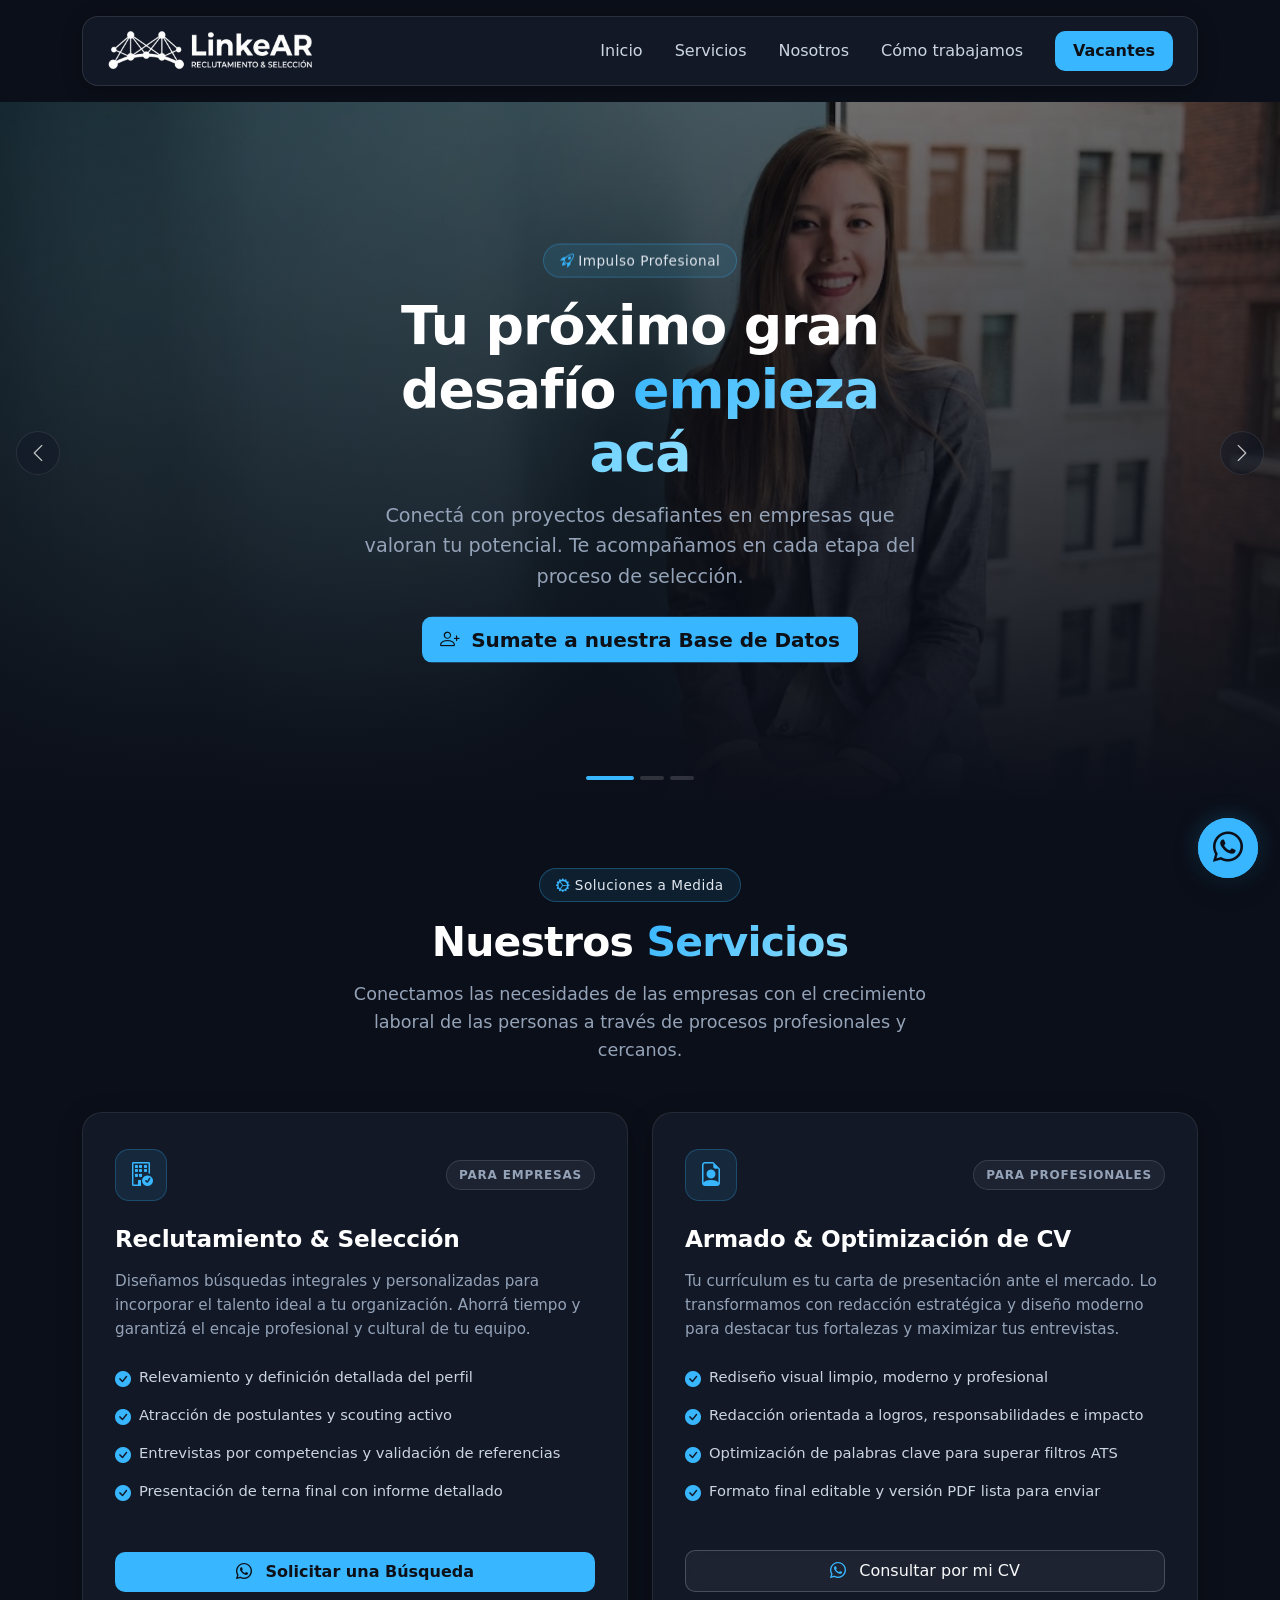
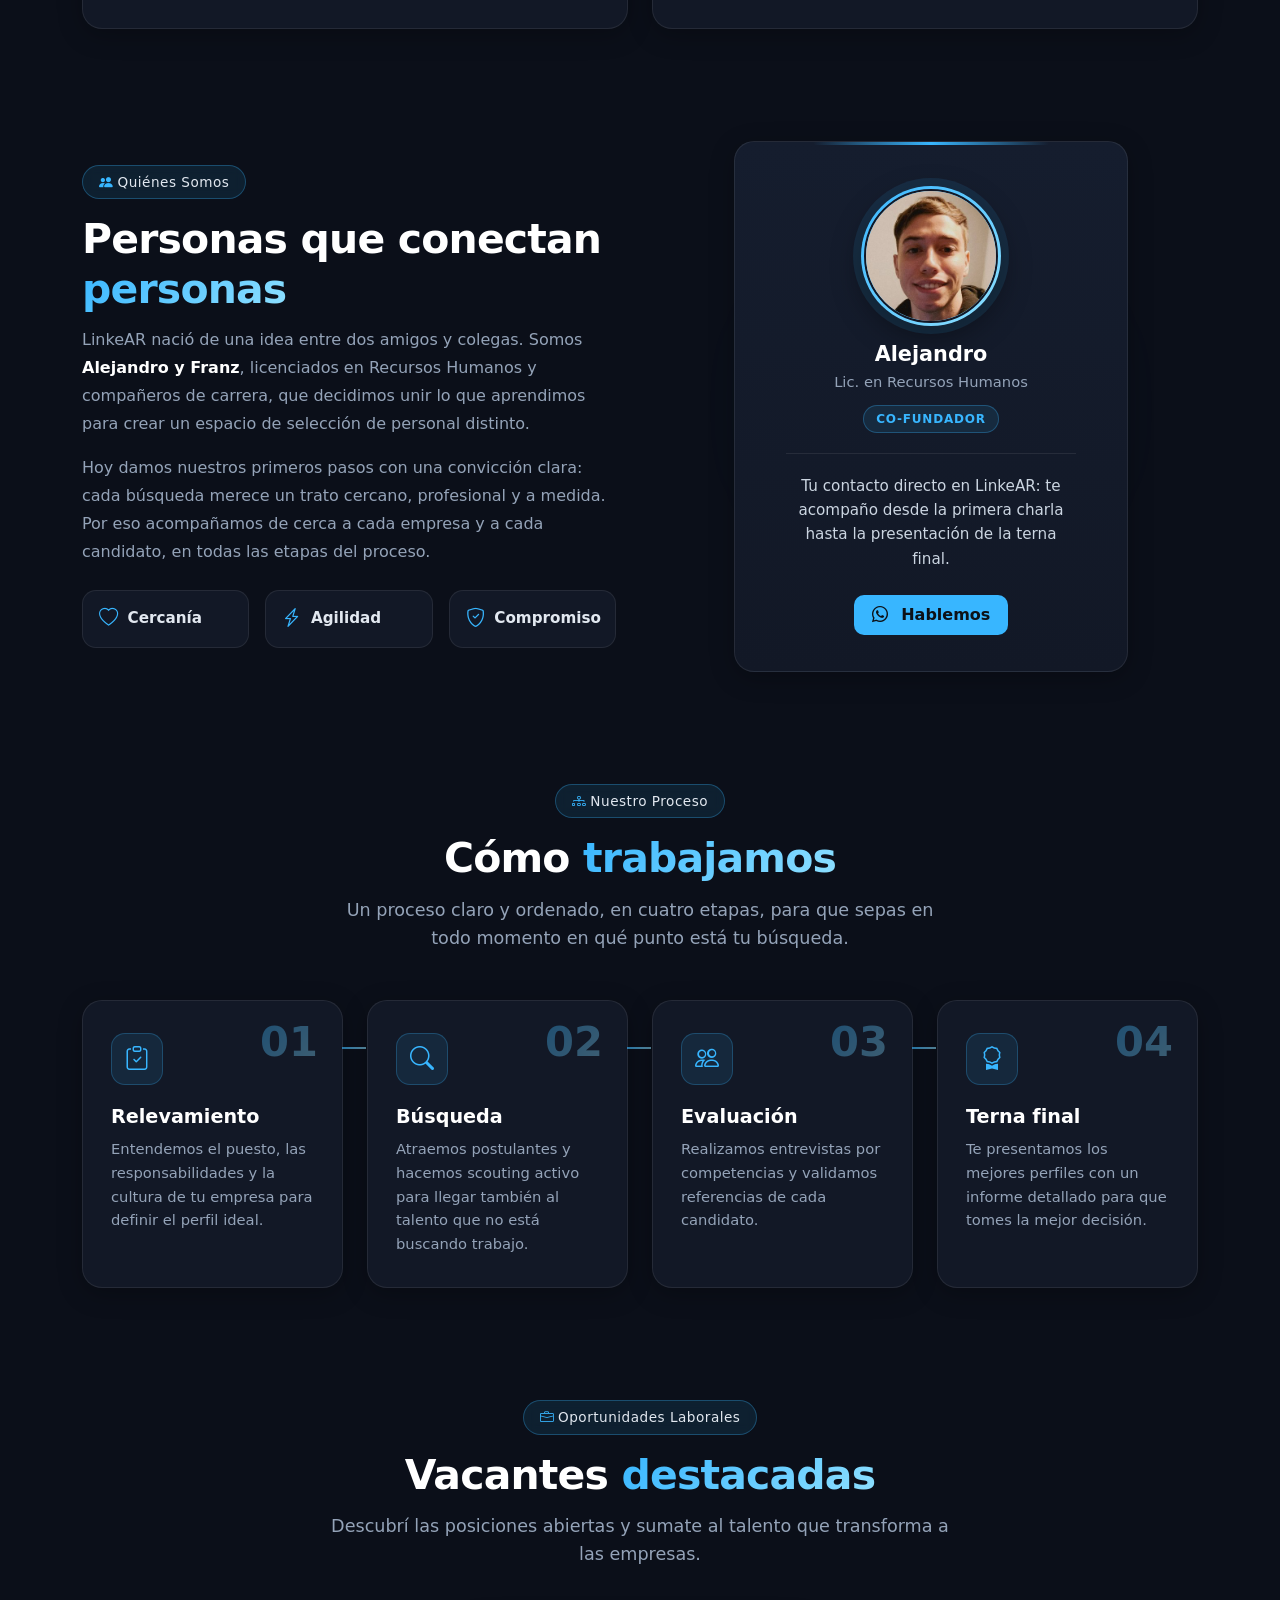
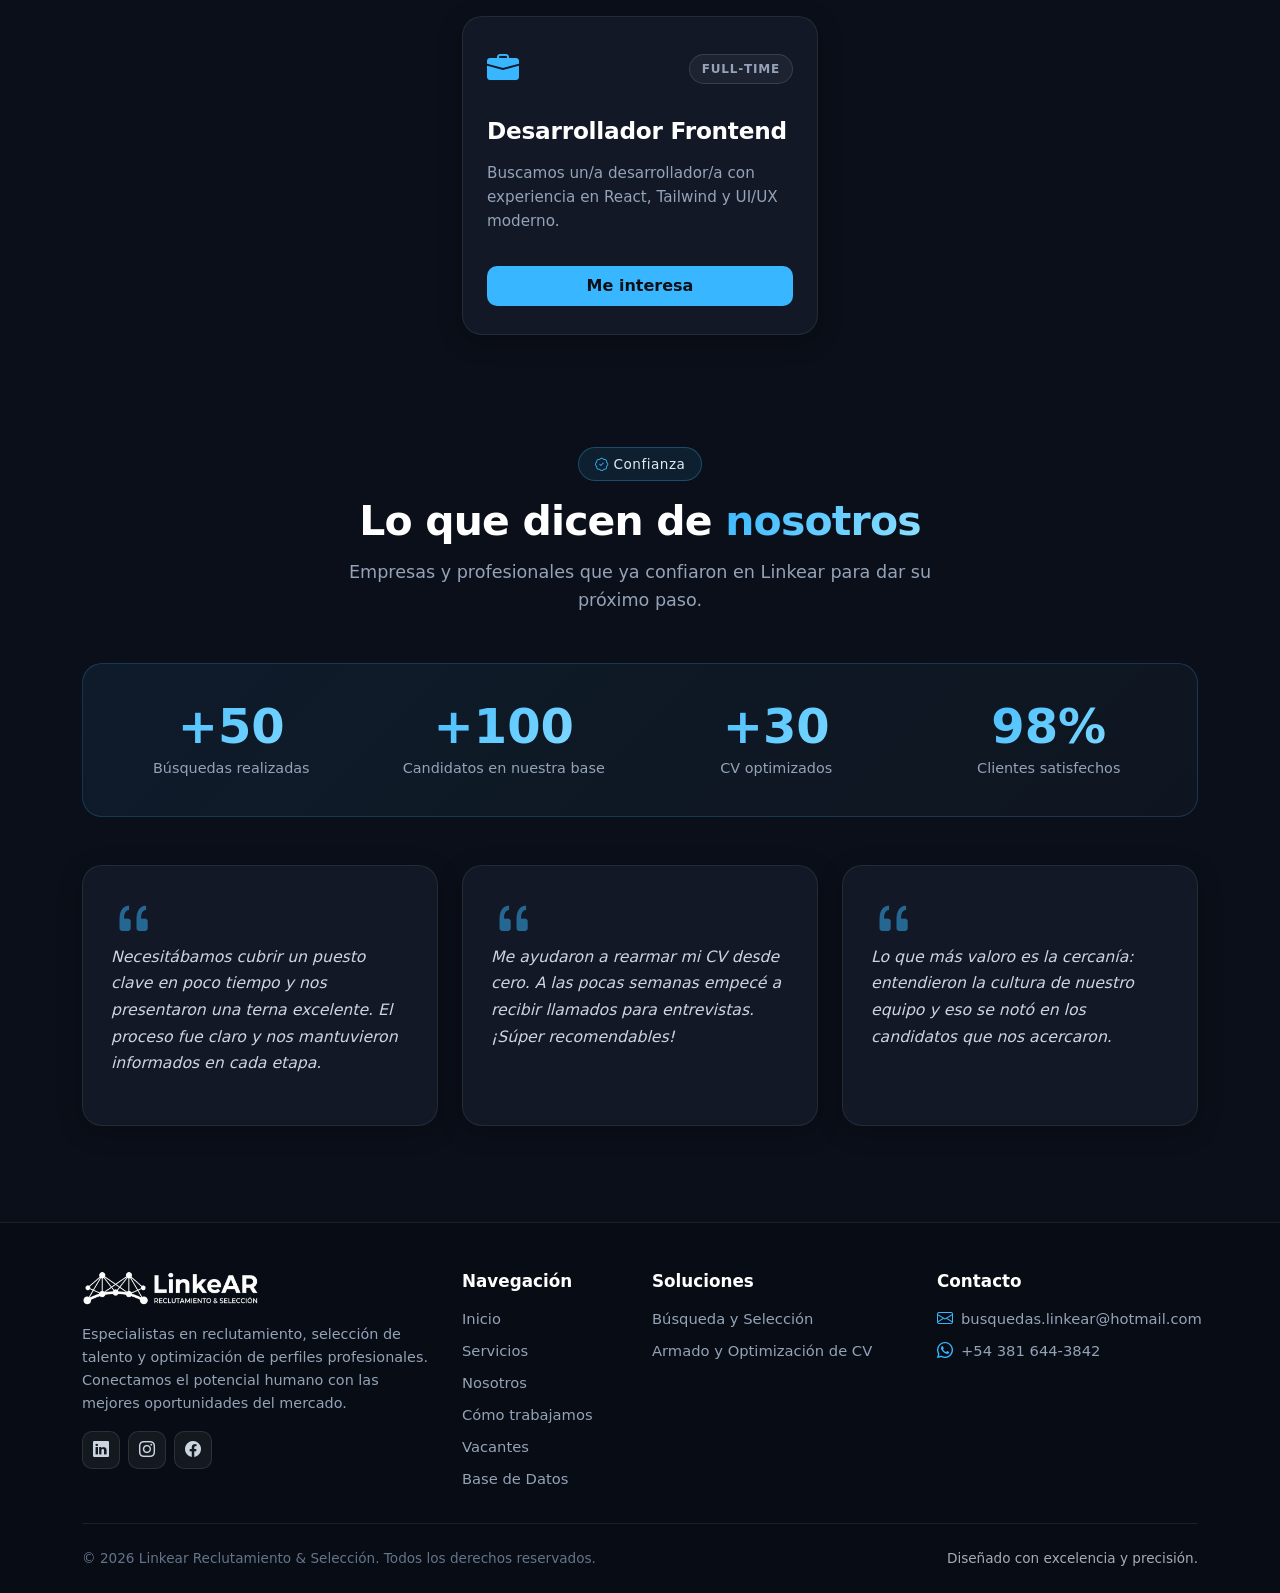
==== commit 80d616fa: "Rediseña la tarjeta de Quiénes somos" ====
--- a/index.html
+++ b/index.html
@@ -299,7 +299,7 @@
                             Personas que conectan <span class="text-gradient">personas</span>
                         </h2>
                         <p class="about-text">
-                            Linkear nació de una idea entre dos amigos y colegas. Somos
+                            LinkeAR nació de una idea entre dos amigos y colegas. Somos
                             <strong>Alejandro y Franz</strong>, licenciados en Recursos Humanos
                             y compañeros de carrera, que decidimos unir lo que aprendimos para
                             crear un espacio de selección de personal distinto.
@@ -334,23 +334,29 @@
                         </div>
                     </div>
 
-                    <!-- Columna derecha: el equipo (iniciales en lugar de fotos) -->
+                    <!-- Columna derecha: tarjeta de Alejandro (Franz se nombra en el texto, sin foto ni tarjeta) -->
                     <div class="col-lg-6">
-                        <div class="row g-4">
-                            <div class="col-sm-6">
-                                <div class="team-card h-100 text-center">
-                                    <div class="team-avatar mx-auto mb-3">A</div>
-                                    <h3 class="team-name">Alejandro</h3>
-                                    <p class="team-role mb-0">Lic. en Recursos Humanos</p>
-                                    <p class="team-tag mb-0">Co-fundador</p>
-                                </div>
-                            </div>
-                            <div class="col-sm-6">
-                                <div class="team-card h-100 text-center">
-                                    <div class="team-avatar mx-auto mb-3">F</div>
-                                    <h3 class="team-name">Franz</h3>
-                                    <p class="team-role mb-0">Lic. en Recursos Humanos</p>
-                                    <p class="team-tag mb-0">Co-fundador</p>
+                        <div class="row justify-content-center">
+                            <div class="col-sm-10 col-md-8 col-lg-10 col-xl-9">
+                                <div class="team-spotlight">
+                                    <div class="team-card team-card-destacada text-center">
+                                        <div class="team-avatar team-avatar-foto team-avatar-lg mx-auto mb-3">
+                                            <img src="contenido/imagenes/fotos/alejandro.jpg" alt="Foto de Alejandro, co-fundador de LinkeAR" width="320" height="320" loading="lazy" />
+                                        </div>
+                                        <h3 class="team-name">Alejandro</h3>
+                                        <p class="team-role mb-0">Lic. en Recursos Humanos</p>
+                                        <p class="team-tag mb-0">Co-fundador</p>
+
+                                        <p class="team-bio">
+                                            Tu contacto directo en LinkeAR: te acompaño desde la primera
+                                            charla hasta la presentación de la terna final.
+                                        </p>
+
+                                        <a href="https://wa.me/543816443842?text=Hola%2C%20Alejandro.%20Vengo%20del%20sitio%20web%20de%20LinkeAR%20y%20quer%C3%ADa%20hacer%20una%20consulta."
+                                            target="_blank" rel="noopener noreferrer" class="btn btn-linkear">
+                                            <i class="bi bi-whatsapp me-2"></i> Hablemos
+                                        </a>
+                                    </div>
                                 </div>
                             </div>
                         </div>
@@ -501,11 +507,11 @@
                             <div class="stat-label">Búsquedas realizadas</div>
                         </div>
                         <div class="col-6 col-lg-3">
-                            <div class="stat-number">+300</div>
+                            <div class="stat-number">+100</div>
                             <div class="stat-label">Candidatos en nuestra base</div>
                         </div>
                         <div class="col-6 col-lg-3">
-                            <div class="stat-number">+80</div>
+                            <div class="stat-number">+30</div>
                             <div class="stat-label">CV optimizados</div>
                         </div>
                         <div class="col-6 col-lg-3">
@@ -523,13 +529,6 @@
                             <p class="testimonial-text flex-grow-1">
                                 Necesitábamos cubrir un puesto clave en poco tiempo y nos presentaron una terna excelente. El proceso fue claro y nos mantuvieron informados en cada etapa.
                             </p>
-                            <div class="d-flex align-items-center gap-3 mt-3">
-                                <div class="testimonial-avatar">N</div>
-                                <div>
-                                    <p class="testimonial-name mb-0">Nombre Apellido</p>
-                                    <p class="testimonial-role mb-0">Gerente de RR.HH. · Empresa Ejemplo</p>
-                                </div>
-                            </div>
                         </div>
                     </div>
                     <div class="col-lg-4 col-md-6">
@@ -538,13 +537,6 @@
                             <p class="testimonial-text flex-grow-1">
                                 Me ayudaron a rearmar mi CV desde cero. A las pocas semanas empecé a recibir llamados para entrevistas. ¡Súper recomendables!
                             </p>
-                            <div class="d-flex align-items-center gap-3 mt-3">
-                                <div class="testimonial-avatar">N</div>
-                                <div>
-                                    <p class="testimonial-name mb-0">Nombre Apellido</p>
-                                    <p class="testimonial-role mb-0">Analista Contable</p>
-                                </div>
-                            </div>
                         </div>
                     </div>
                     <div class="col-lg-4 col-md-6">
@@ -553,13 +545,6 @@
                             <p class="testimonial-text flex-grow-1">
                                 Lo que más valoro es la cercanía: entendieron la cultura de nuestro equipo y eso se notó en los candidatos que nos acercaron.
                             </p>
-                            <div class="d-flex align-items-center gap-3 mt-3">
-                                <div class="testimonial-avatar">N</div>
-                                <div>
-                                    <p class="testimonial-name mb-0">Nombre Apellido</p>
-                                    <p class="testimonial-role mb-0">Socio Fundador · Empresa Ejemplo</p>
-                                </div>
-                            </div>
                         </div>
                     </div>
                 </div>
--- a/estilo.css
+++ b/estilo.css
@@ -711,7 +711,7 @@
     box-shadow: 0 16px 36px rgba(0, 0, 0, 0.45), 0 0 25px rgba(56, 182, 255, 0.12);
 }
 
-/* Círculo con la inicial (reemplaza la foto) */
+/* Círculo del avatar (con inicial o con foto) */
 .team-avatar {
     width: 96px;
     height: 96px;
@@ -727,8 +727,88 @@
     transition: transform 0.28s ease;
 }
 
+/* Variante con foto: anillo celeste de la marca y la foto recortada en círculo */
+.team-avatar-foto {
+    padding: 3px;
+    overflow: hidden;
+}
+
+.team-avatar-foto img {
+    width: 100%;
+    height: 100%;
+    border-radius: 50%;
+    object-fit: cover;
+    object-position: center 35%;
+    border: 2px solid #121826;
+    display: block;
+}
+
 .team-card:hover .team-avatar {
     transform: scale(1.06);
+}
+
+/* Tarjeta destacada (una sola persona en la columna) */
+.team-spotlight {
+    position: relative;
+}
+
+/* Brillo celeste suave detrás de la tarjeta */
+.team-spotlight::before {
+    content: "";
+    position: absolute;
+    inset: 10% 5%;
+    background: radial-gradient(circle, rgba(56, 182, 255, 0.22) 0%, rgba(56, 182, 255, 0) 70%);
+    filter: blur(30px);
+    z-index: 0;
+    pointer-events: none;
+}
+
+.team-card-destacada {
+    position: relative;
+    z-index: 1;
+    padding: 2.75rem 2rem 2.25rem;
+    background: linear-gradient(180deg, #151d2e 0%, #121826 100%);
+    overflow: hidden;
+}
+
+/* Línea celeste arriba de la tarjeta */
+.team-card-destacada::before {
+    content: "";
+    position: absolute;
+    top: 0;
+    left: 20%;
+    right: 20%;
+    height: 3px;
+    border-radius: 0 0 6px 6px;
+    background: linear-gradient(90deg, transparent, #38b6ff, transparent);
+}
+
+.team-avatar-lg {
+    width: 140px;
+    height: 140px;
+    box-shadow: 0 0 0 8px rgba(56, 182, 255, 0.1), 0 10px 30px rgba(0, 0, 0, 0.4);
+}
+
+.team-bio {
+    color: #cbd5e1;
+    font-size: 0.95rem;
+    line-height: 1.6;
+    max-width: 30ch;
+    margin: 1.25rem auto 1.5rem;
+    padding-top: 1.25rem;
+    border-top: 1px solid rgba(255, 255, 255, 0.08);
+}
+
+@media (prefers-reduced-motion: reduce) {
+    .team-card,
+    .team-card:hover,
+    .team-avatar,
+    .team-card:hover .team-avatar,
+    .about-value,
+    .about-value:hover {
+        transition: none;
+        transform: none;
+    }
 }
 
 .team-name {
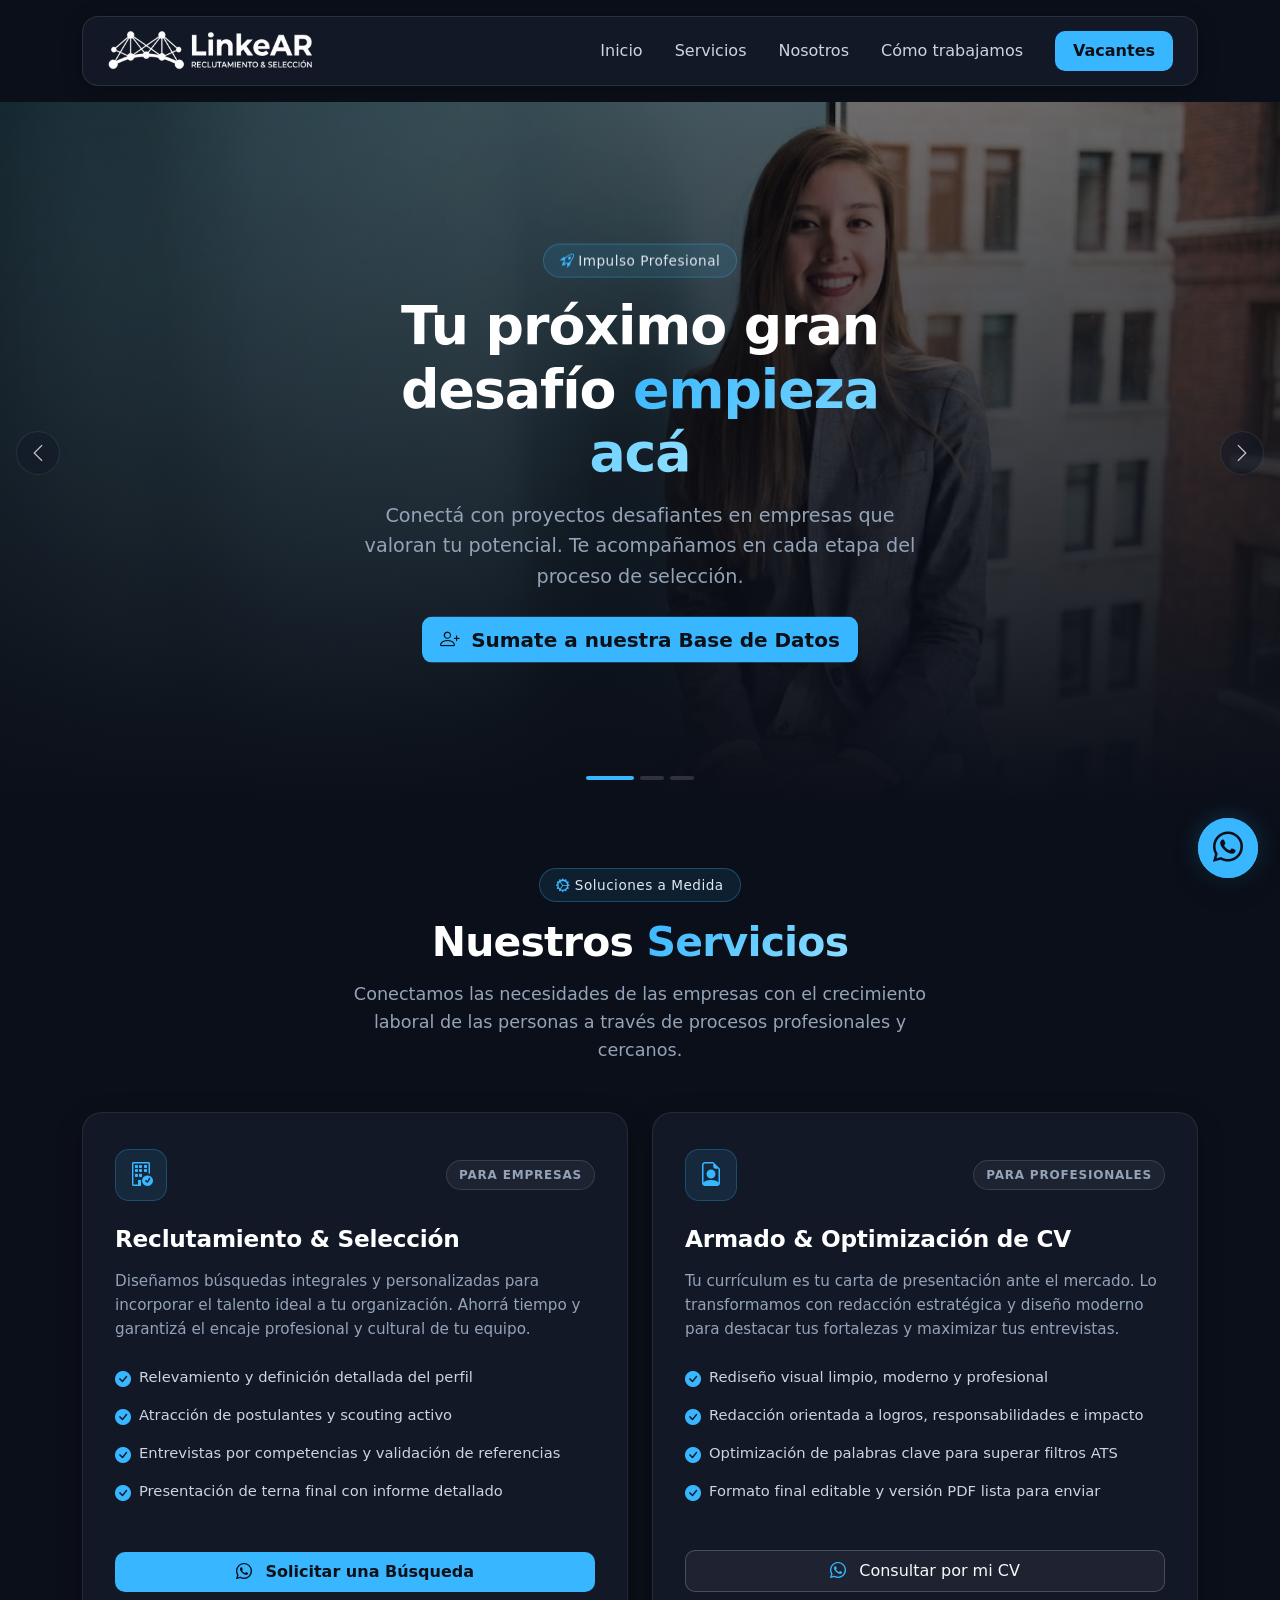
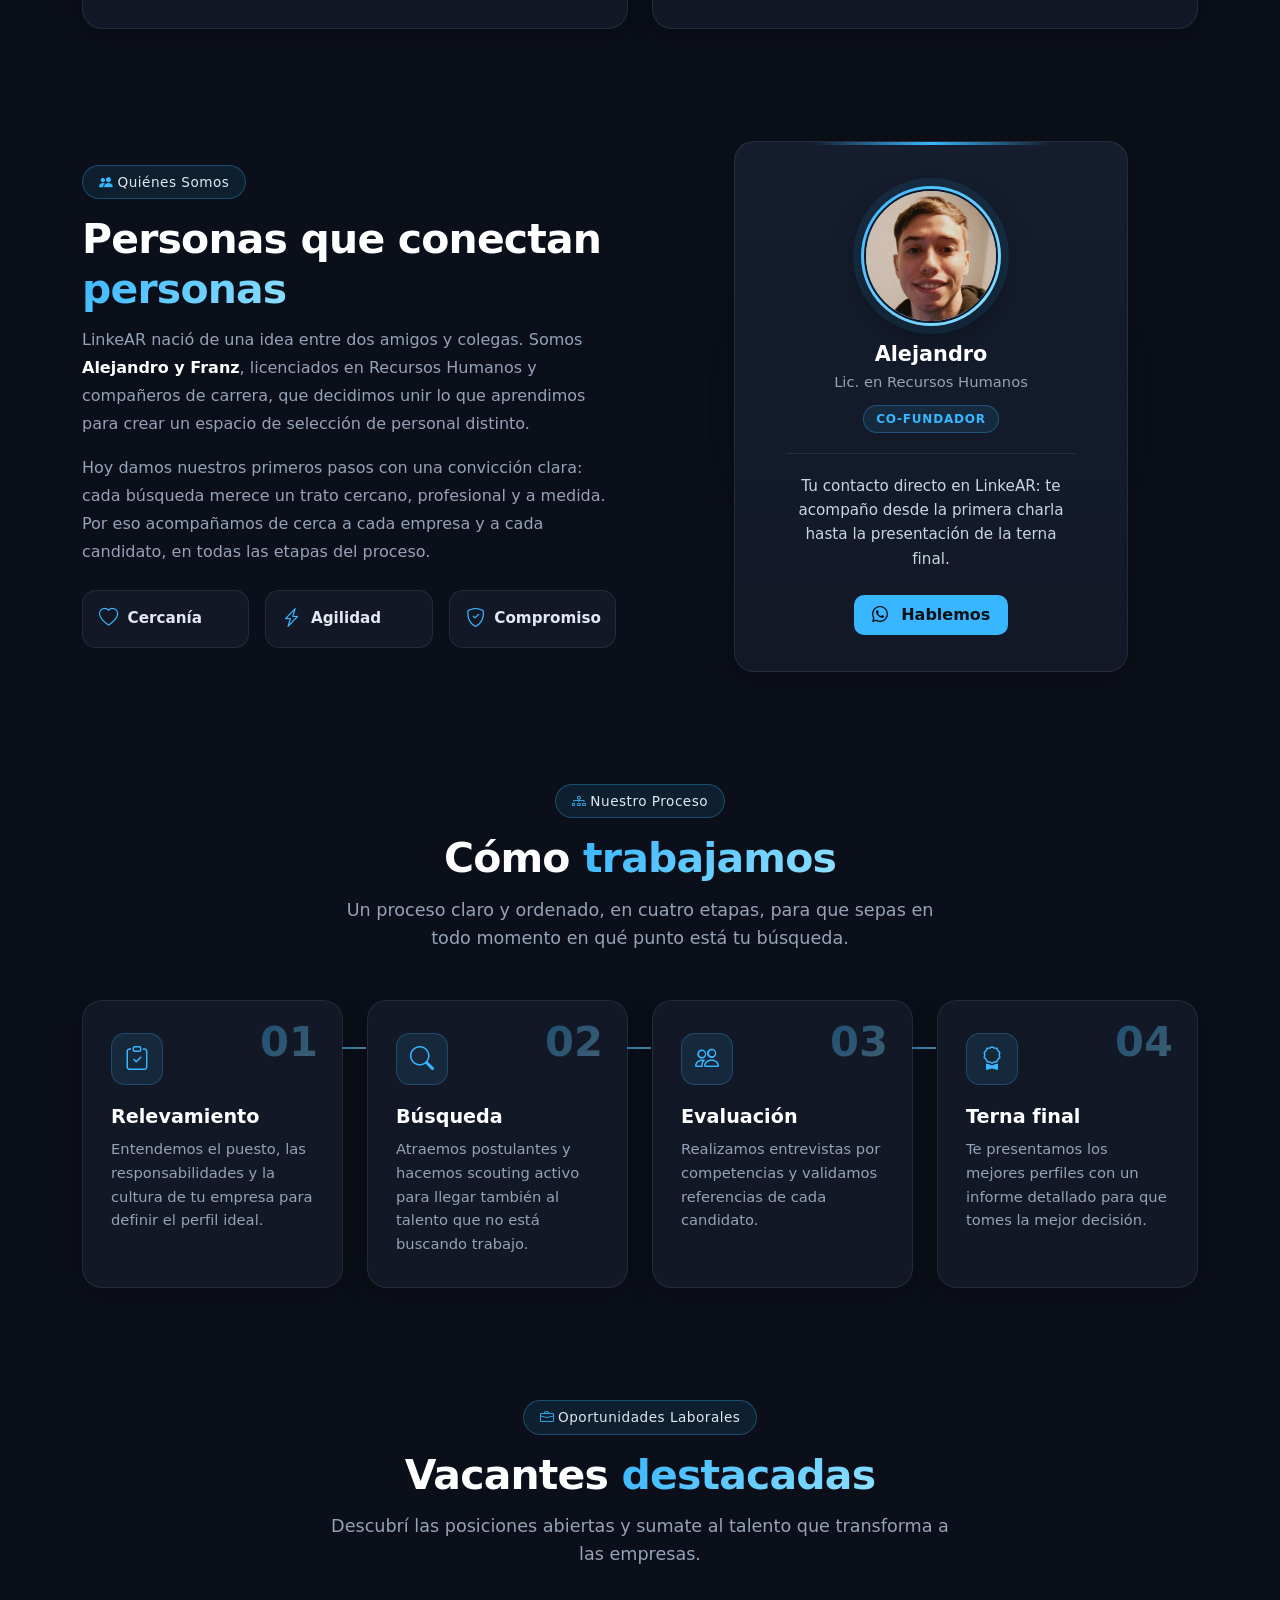
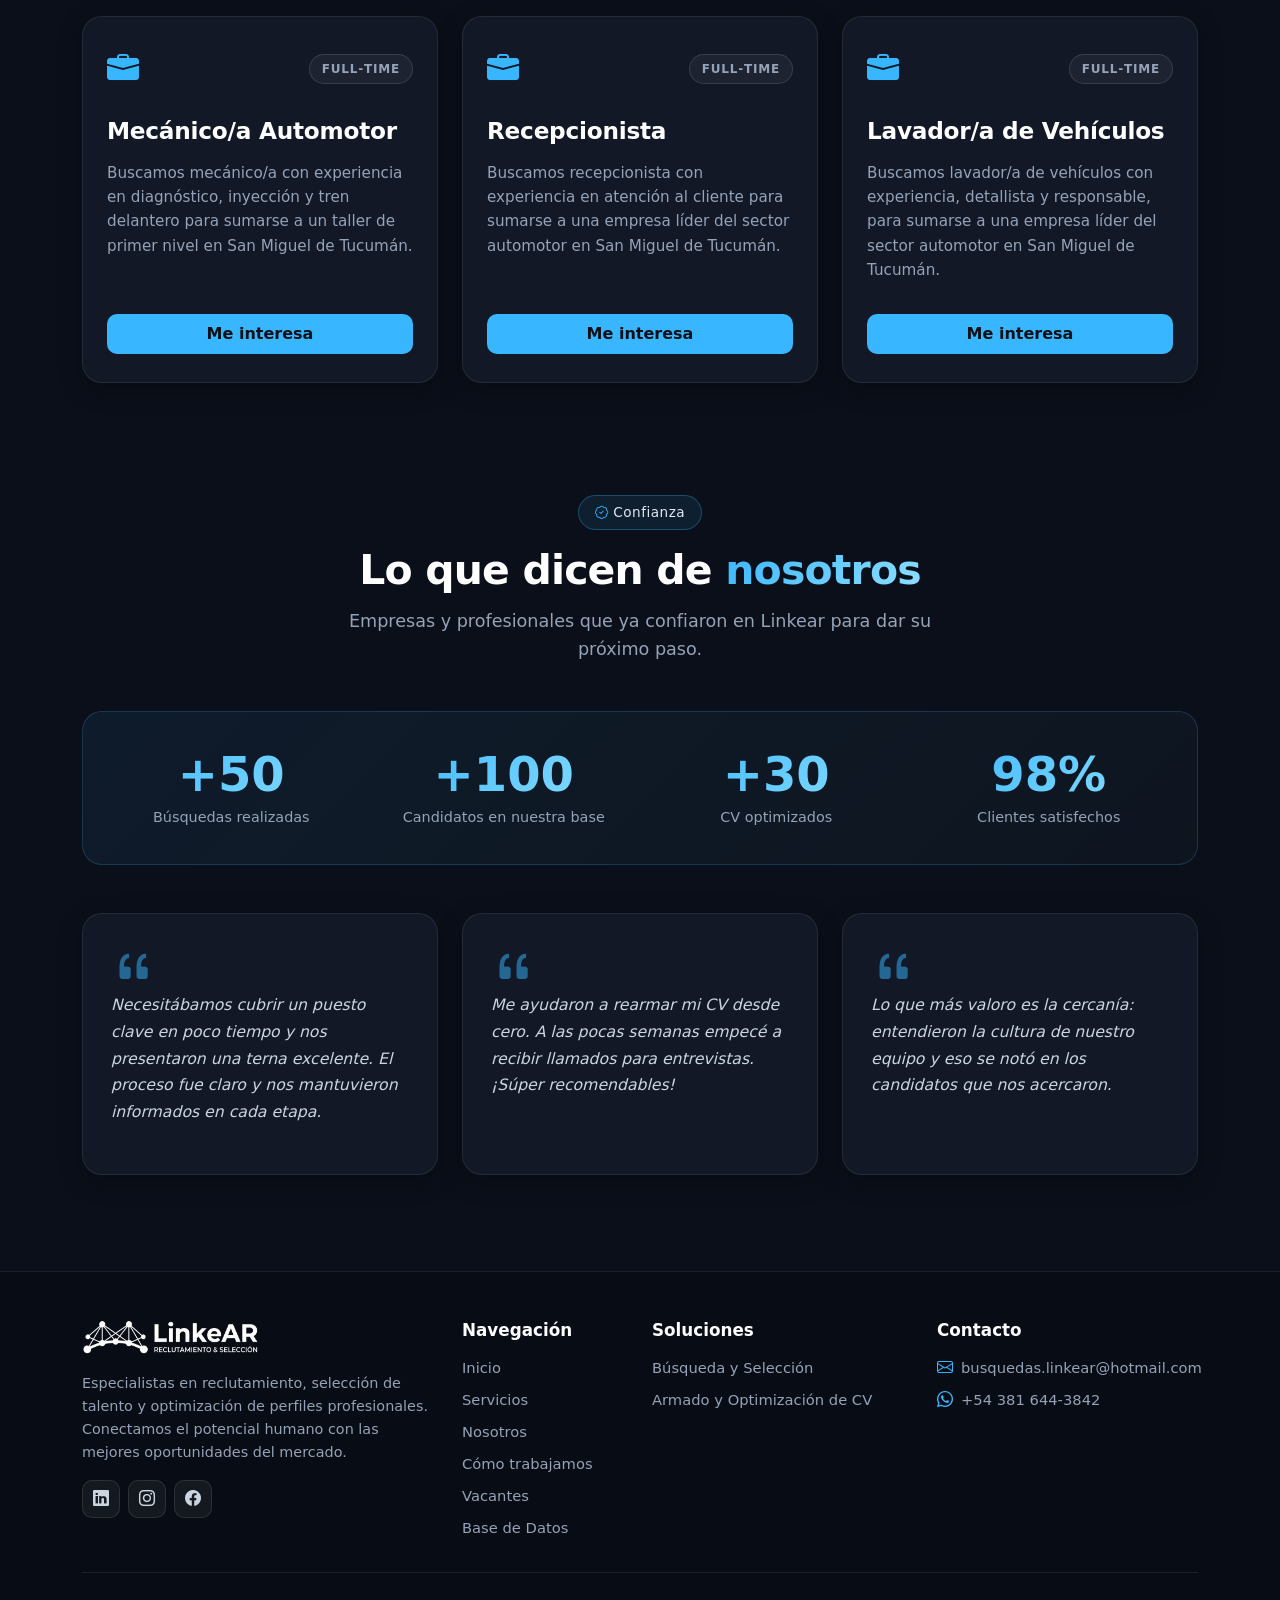
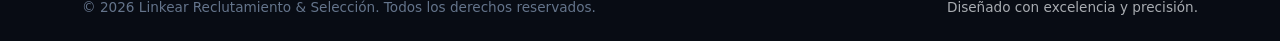
==== commit d26aef51: "Vacantes Mecánico, Recepcionista y Lavador Tucumán + Quiénes somos" ====
--- a/index.html
+++ b/index.html
@@ -464,13 +464,58 @@
                                 </div>
                                 <span class="service-pill-badge">Full‑Time</span>
                             </div>
-                            <h3 class="service-card-title mb-3">Desarrollador Frontend</h3>
+                            <h3 class="service-card-title mb-3">Mecánico/a Automotor</h3>
                             <p class="service-card-desc mb-4">
-                                Buscamos un/a desarrollador/a con experiencia en React,
-                                Tailwind y UI/UX moderno.
+                                Buscamos mecánico/a con experiencia en diagnóstico, inyección y
+                                tren delantero para sumarse a un taller de primer nivel en San
+                                Miguel de Tucumán.
                             </p>
                             <div class="pt-2 mt-auto">
-                                <a href="./paginas/desarrollador-frontend.html" class="btn btn-linkear w-100 text-center">
+                                <a href="./paginas/mecanico-tucuman.html" class="btn btn-linkear w-100 text-center">
+                                    Me interesa
+                                </a>
+                            </div>
+                        </div>
+                    </div>
+                    <!-- Vacante Card 2 -->
+                    <div class="col-lg-4 col-md-6">
+                        <div class="vacancy-card h-100 d-flex flex-column">
+                            <div class="vacancy-card-header d-flex align-items-center justify-content-between mb-4">
+                                <div class="vacancy-icon-box">
+                                    <i class="bi bi-briefcase-fill text-accent" style="font-size: 2rem"></i>
+                                </div>
+                                <span class="service-pill-badge">Full‑Time</span>
+                            </div>
+                            <h3 class="service-card-title mb-3">Recepcionista</h3>
+                            <p class="service-card-desc mb-4">
+                                Buscamos recepcionista con experiencia en atención al cliente
+                                para sumarse a una empresa líder del sector automotor en San
+                                Miguel de Tucumán.
+                            </p>
+                            <div class="pt-2 mt-auto">
+                                <a href="./paginas/recepcionista-tucuman.html" class="btn btn-linkear w-100 text-center">
+                                    Me interesa
+                                </a>
+                            </div>
+                        </div>
+                    </div>
+                    <!-- Vacante Card 3 -->
+                    <div class="col-lg-4 col-md-6">
+                        <div class="vacancy-card h-100 d-flex flex-column">
+                            <div class="vacancy-card-header d-flex align-items-center justify-content-between mb-4">
+                                <div class="vacancy-icon-box">
+                                    <i class="bi bi-briefcase-fill text-accent" style="font-size: 2rem"></i>
+                                </div>
+                                <span class="service-pill-badge">Full‑Time</span>
+                            </div>
+                            <h3 class="service-card-title mb-3">Lavador/a de Vehículos</h3>
+                            <p class="service-card-desc mb-4">
+                                Buscamos lavador/a de vehículos con experiencia, detallista y
+                                responsable, para sumarse a una empresa líder del sector automotor
+                                en San Miguel de Tucumán.
+                            </p>
+                            <div class="pt-2 mt-auto">
+                                <a href="./paginas/lavador-tucuman.html" class="btn btn-linkear w-100 text-center">
                                     Me interesa
                                 </a>
                             </div>
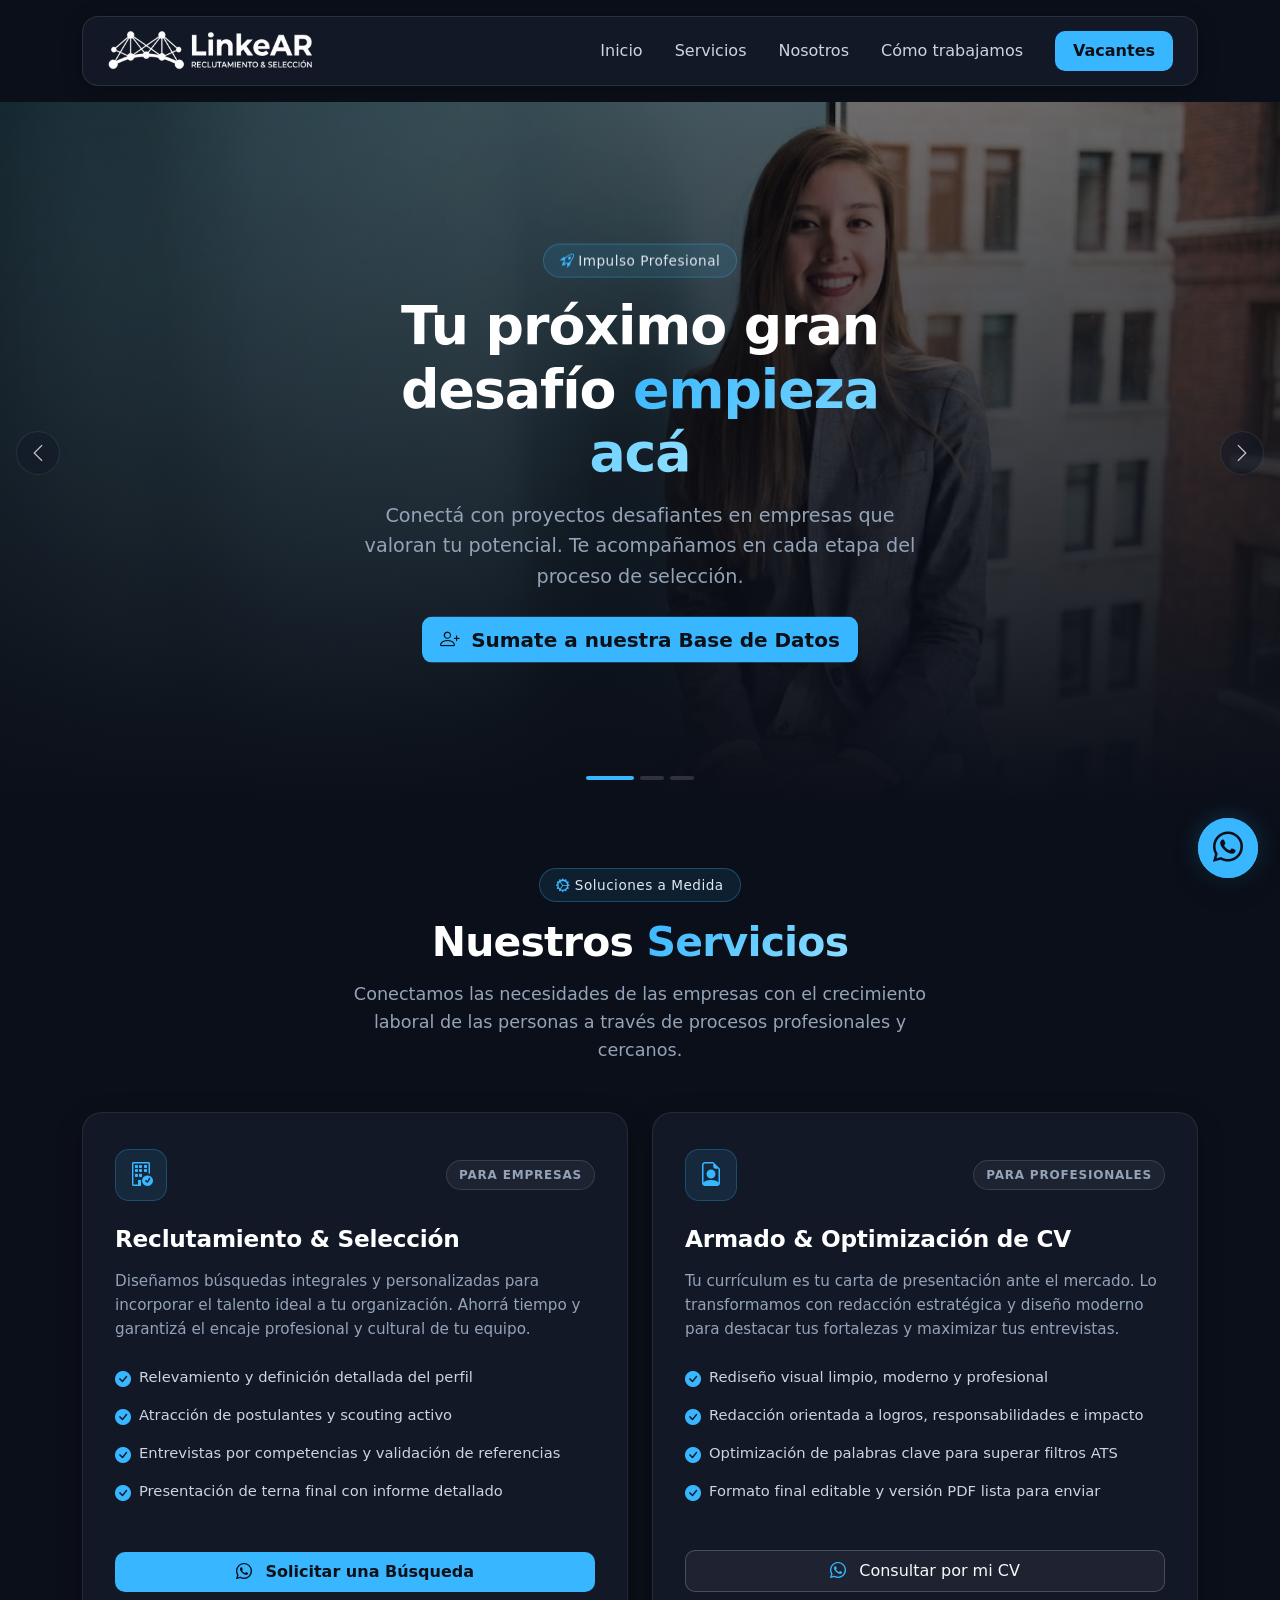
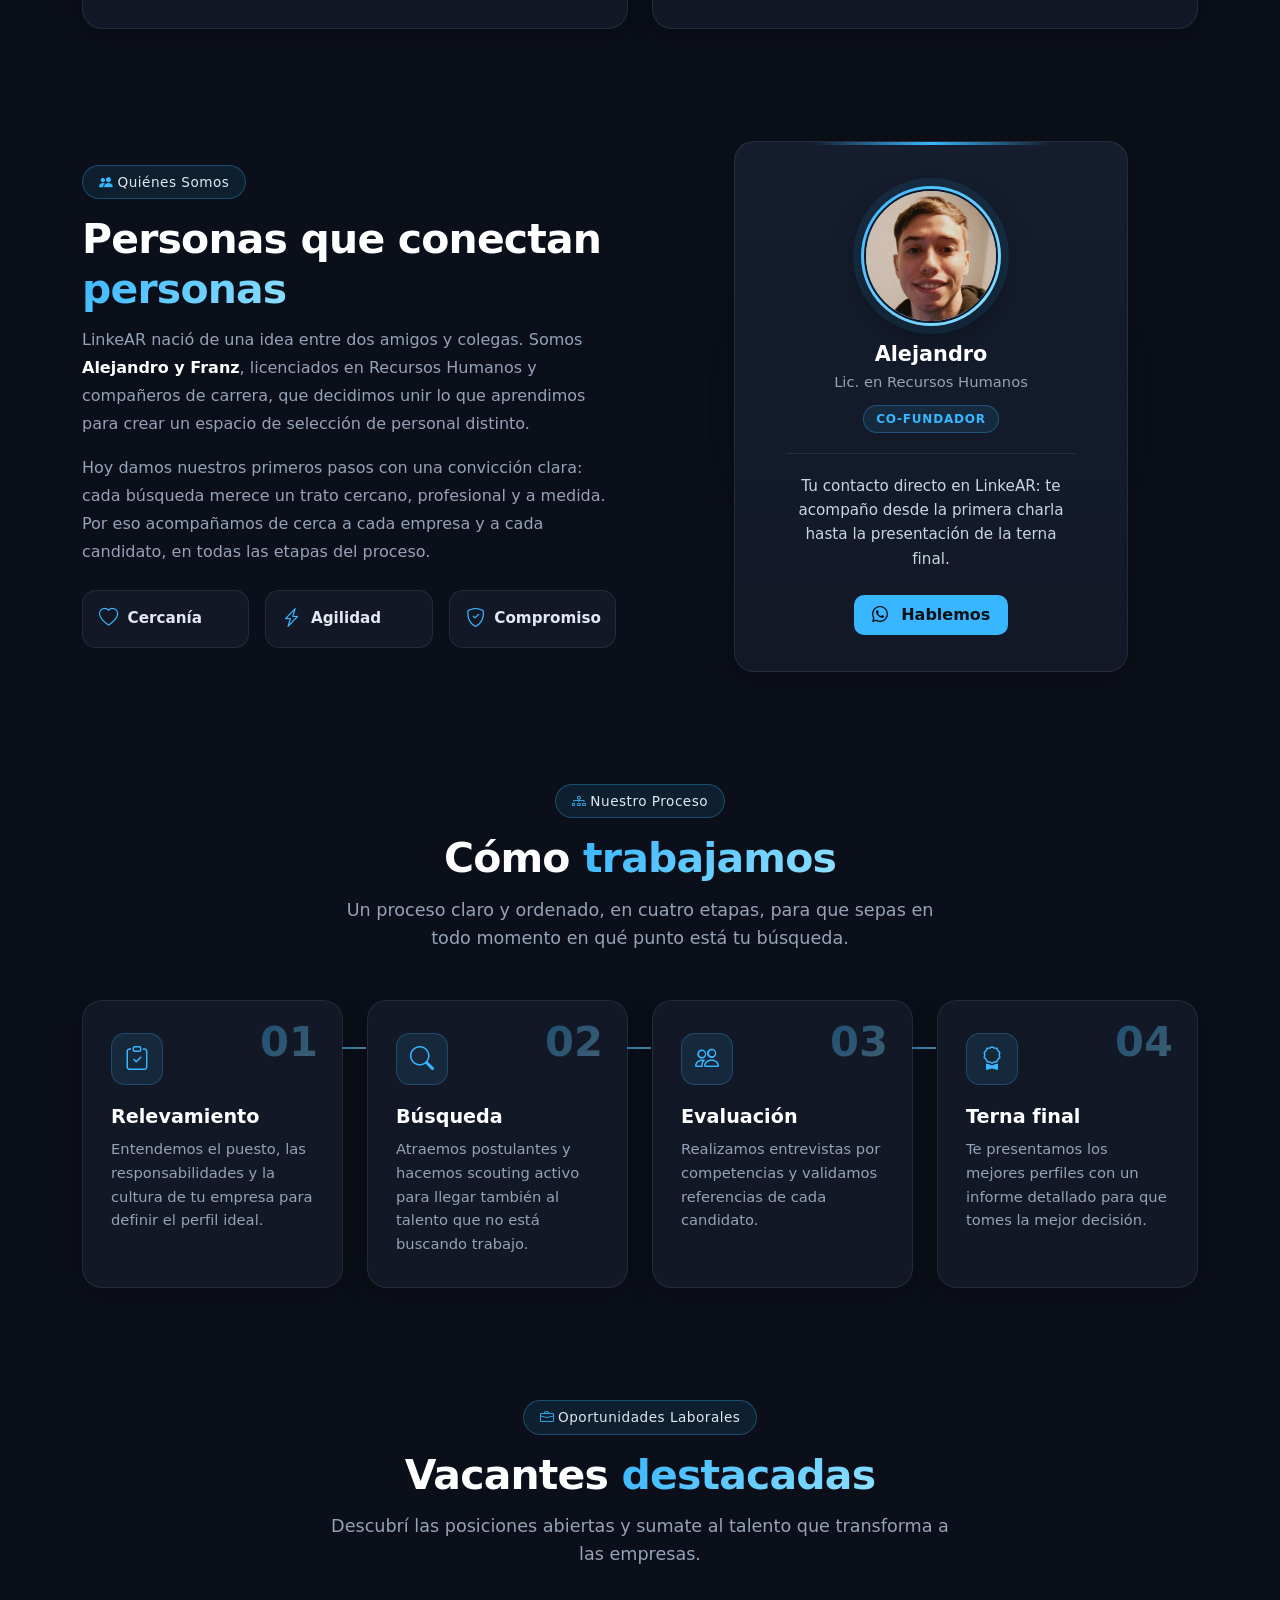
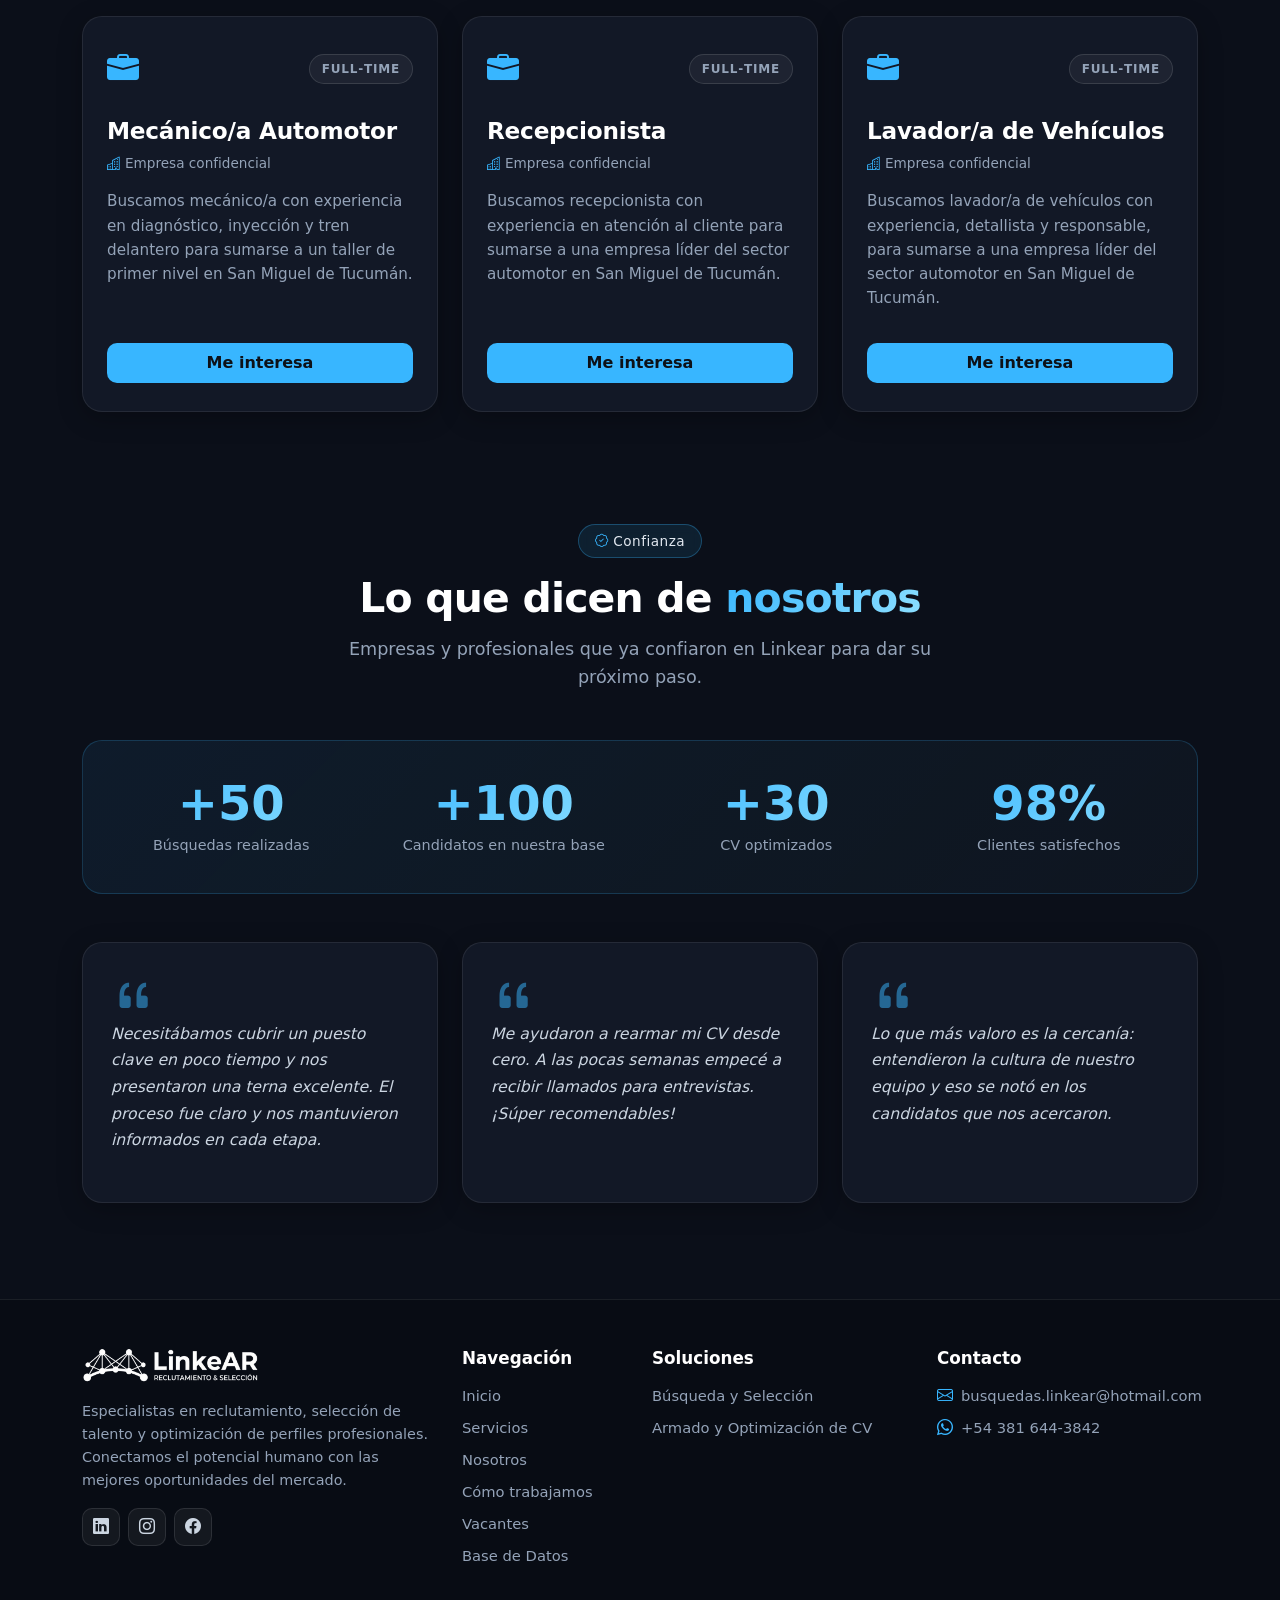
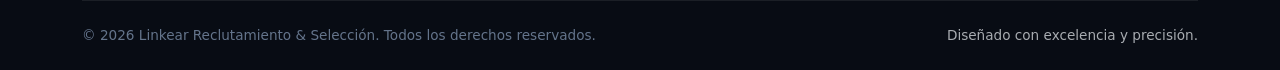
==== commit 0fc73259: "Vacantes: línea de empresa (confidencial)" ====
--- a/index.html
+++ b/index.html
@@ -464,7 +464,11 @@
                                 </div>
                                 <span class="service-pill-badge">Full‑Time</span>
                             </div>
-                            <h3 class="service-card-title mb-3">Mecánico/a Automotor</h3>
+                            <h3 class="service-card-title mb-2">Mecánico/a Automotor</h3>
+                            <p class="vacancy-company mb-3">
+                            <i class="bi bi-buildings text-accent me-1"></i>
+                                Empresa confidencial
+                            </p>
                             <p class="service-card-desc mb-4">
                                 Buscamos mecánico/a con experiencia en diagnóstico, inyección y
                                 tren delantero para sumarse a un taller de primer nivel en San
@@ -486,7 +490,11 @@
                                 </div>
                                 <span class="service-pill-badge">Full‑Time</span>
                             </div>
-                            <h3 class="service-card-title mb-3">Recepcionista</h3>
+                            <h3 class="service-card-title mb-2">Recepcionista</h3>
+                            <p class="vacancy-company mb-3">
+                            <i class="bi bi-buildings text-accent me-1"></i>
+                                Empresa confidencial
+                            </p>
                             <p class="service-card-desc mb-4">
                                 Buscamos recepcionista con experiencia en atención al cliente
                                 para sumarse a una empresa líder del sector automotor en San
@@ -508,7 +516,11 @@
                                 </div>
                                 <span class="service-pill-badge">Full‑Time</span>
                             </div>
-                            <h3 class="service-card-title mb-3">Lavador/a de Vehículos</h3>
+                            <h3 class="service-card-title mb-2">Lavador/a de Vehículos</h3>
+                            <p class="vacancy-company mb-3">
+                            <i class="bi bi-buildings text-accent me-1"></i>
+                                Empresa confidencial
+                            </p>
                             <p class="service-card-desc mb-4">
                                 Buscamos lavador/a de vehículos con experiencia, detallista y
                                 responsable, para sumarse a una empresa líder del sector automotor
--- a/estilo.css
+++ b/estilo.css
@@ -916,3 +916,18 @@
     color: #64748b;
     font-size: 0.85rem;
 }
+
+/* Línea de empresa en las tarjetas de vacantes
+   (nombre de la empresa o "Empresa confidencial") */
+.vacancy-company {
+    display: inline-flex;
+    align-items: center;
+    align-self: flex-start;
+    color: #94a3b8;
+    font-size: 0.85rem;
+    font-weight: 500;
+}
+
+.vacancy-company i {
+    color: #38b6ff;
+}
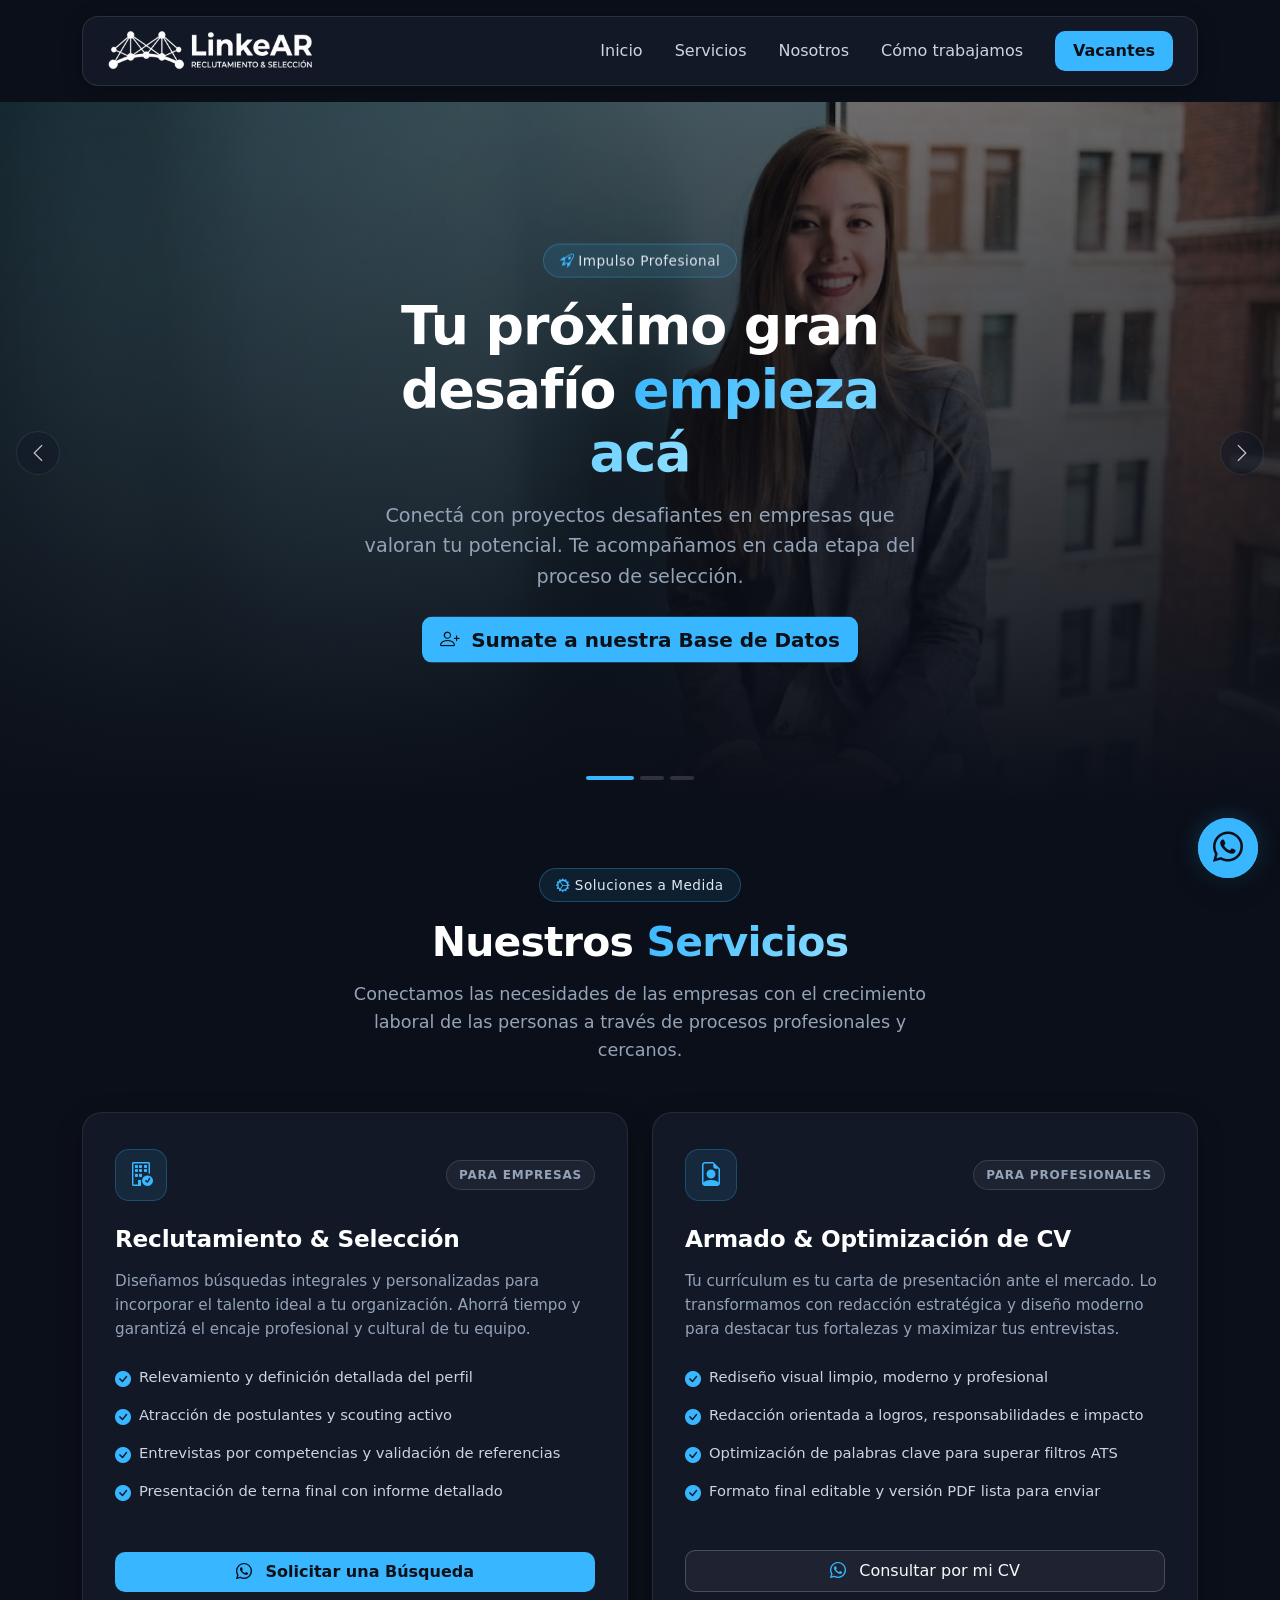
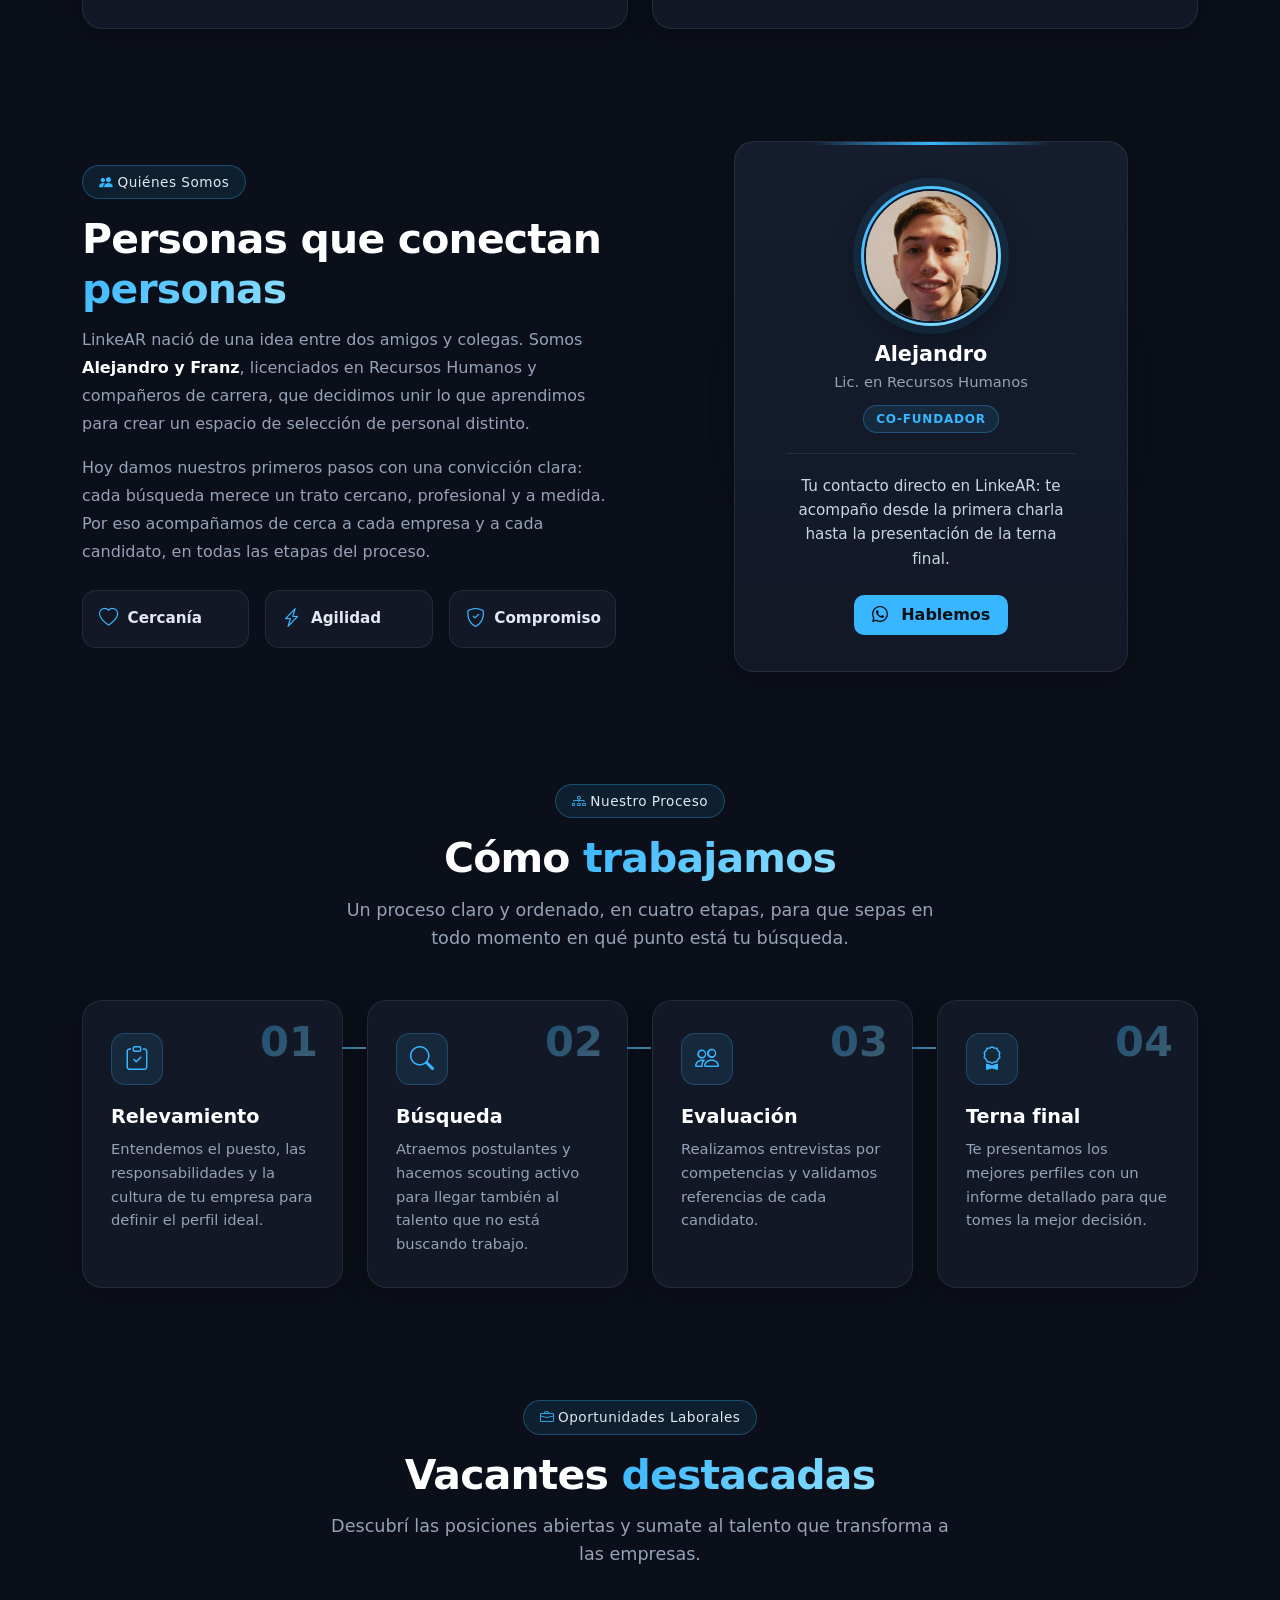
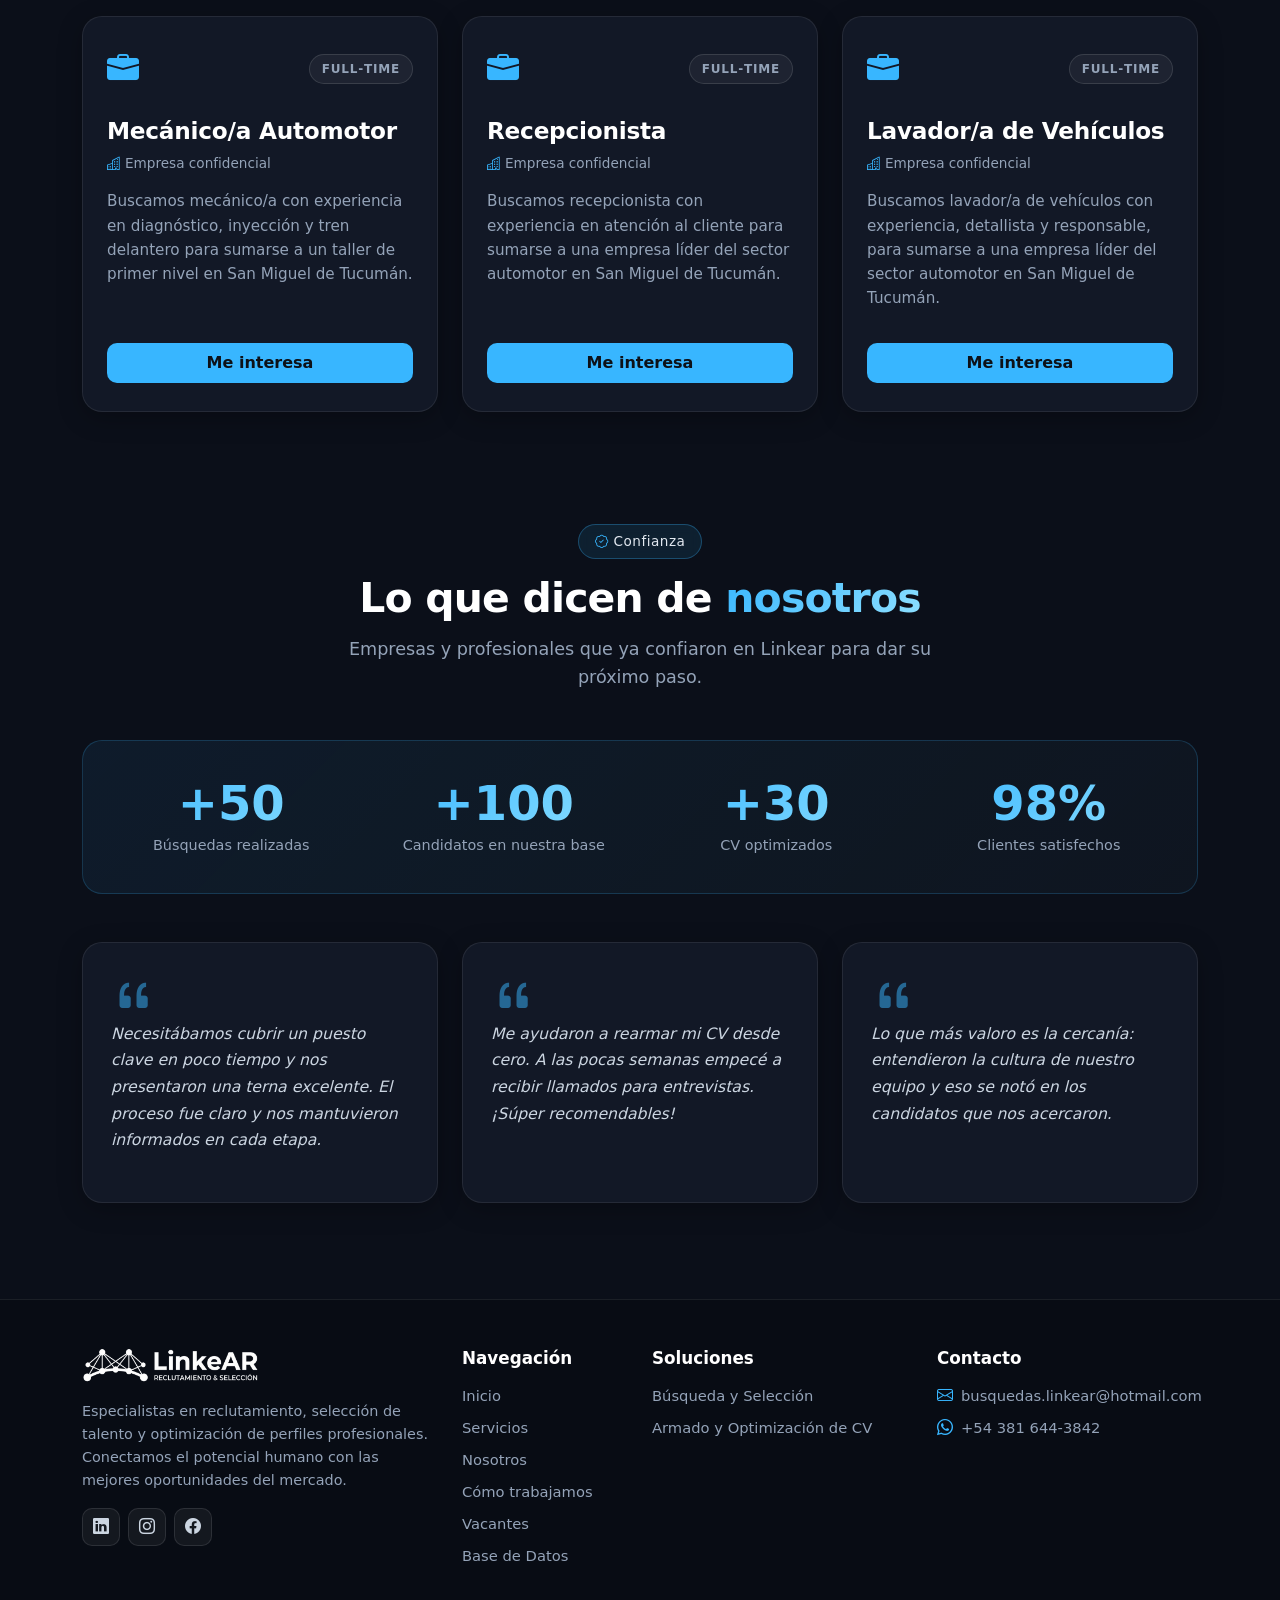
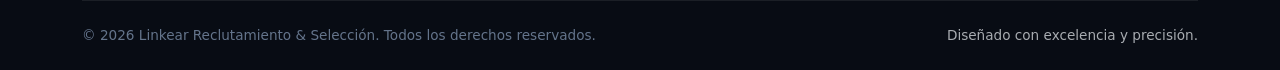
==== commit a2afc364: "genra cambio en favicon" ====
--- a/index.html
+++ b/index.html
@@ -15,7 +15,7 @@
     <meta property="og:locale" content="es_AR" />
     <meta property="og:title" content="Linkear | Reclutamiento y Selección de Talento" />
     <meta property="og:description" content="Conectamos a las mejores empresas con profesionales destacados. Búsquedas ágiles y armado de CV profesional." />
-    <link rel="icon" type="image/x-icon" href="./contenido/imagenes/logo/LOGO-FAVICON.jpg" />
+    <link rel="icon" type="image/x-icon" href="./contenido/imagenes/logo/LOGO-FAVICON (2).jpg" />
     <link href="https://cdn.jsdelivr.net/npm/bootstrap@5.3.3/dist/css/bootstrap.min.css" rel="stylesheet"
         integrity="sha384-QWTKZyjpPEjISv5WaRU9OFeRpok6YctnYmDr5pNlyT2bRjXh0JMhjY6hW+ALEwIH" crossorigin="anonymous" />
     <link rel="stylesheet" href="https://cdn.jsdelivr.net/npm/bootstrap-icons@1.11.3/font/bootstrap-icons.min.css" />
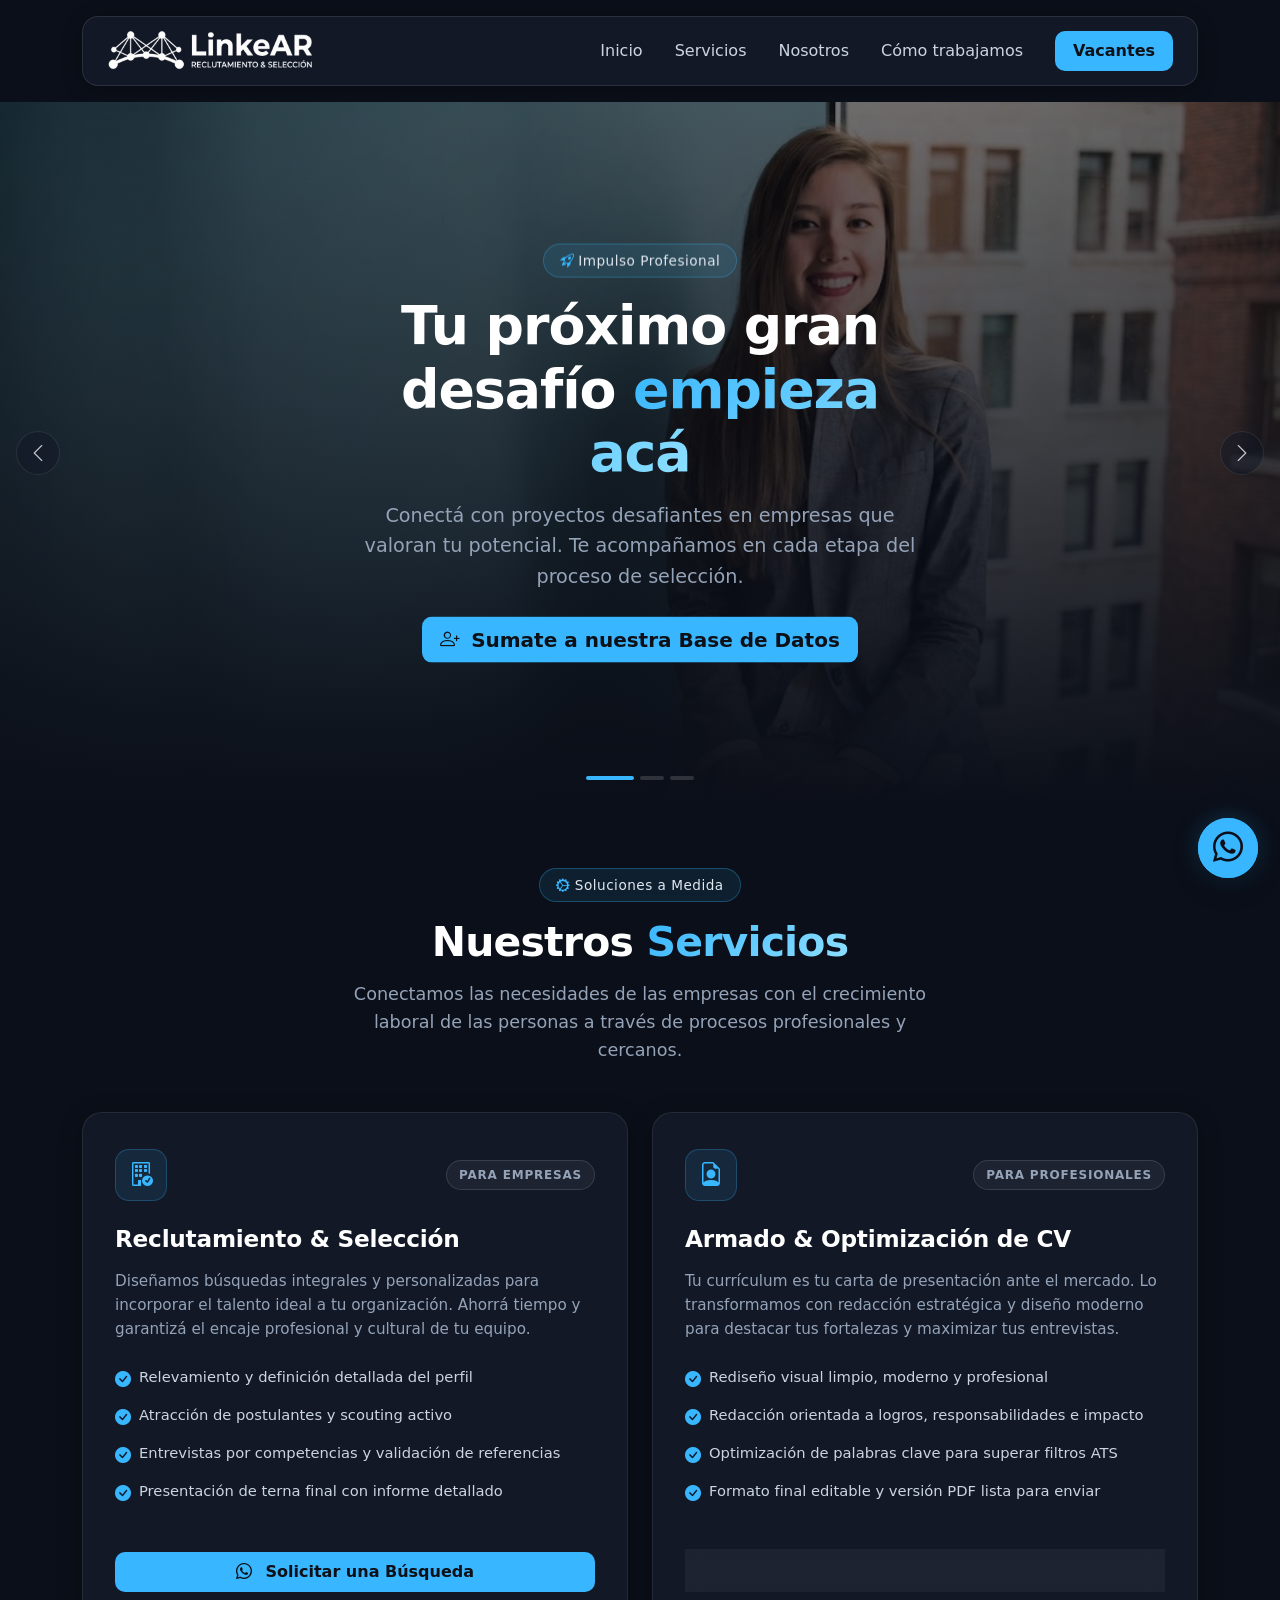
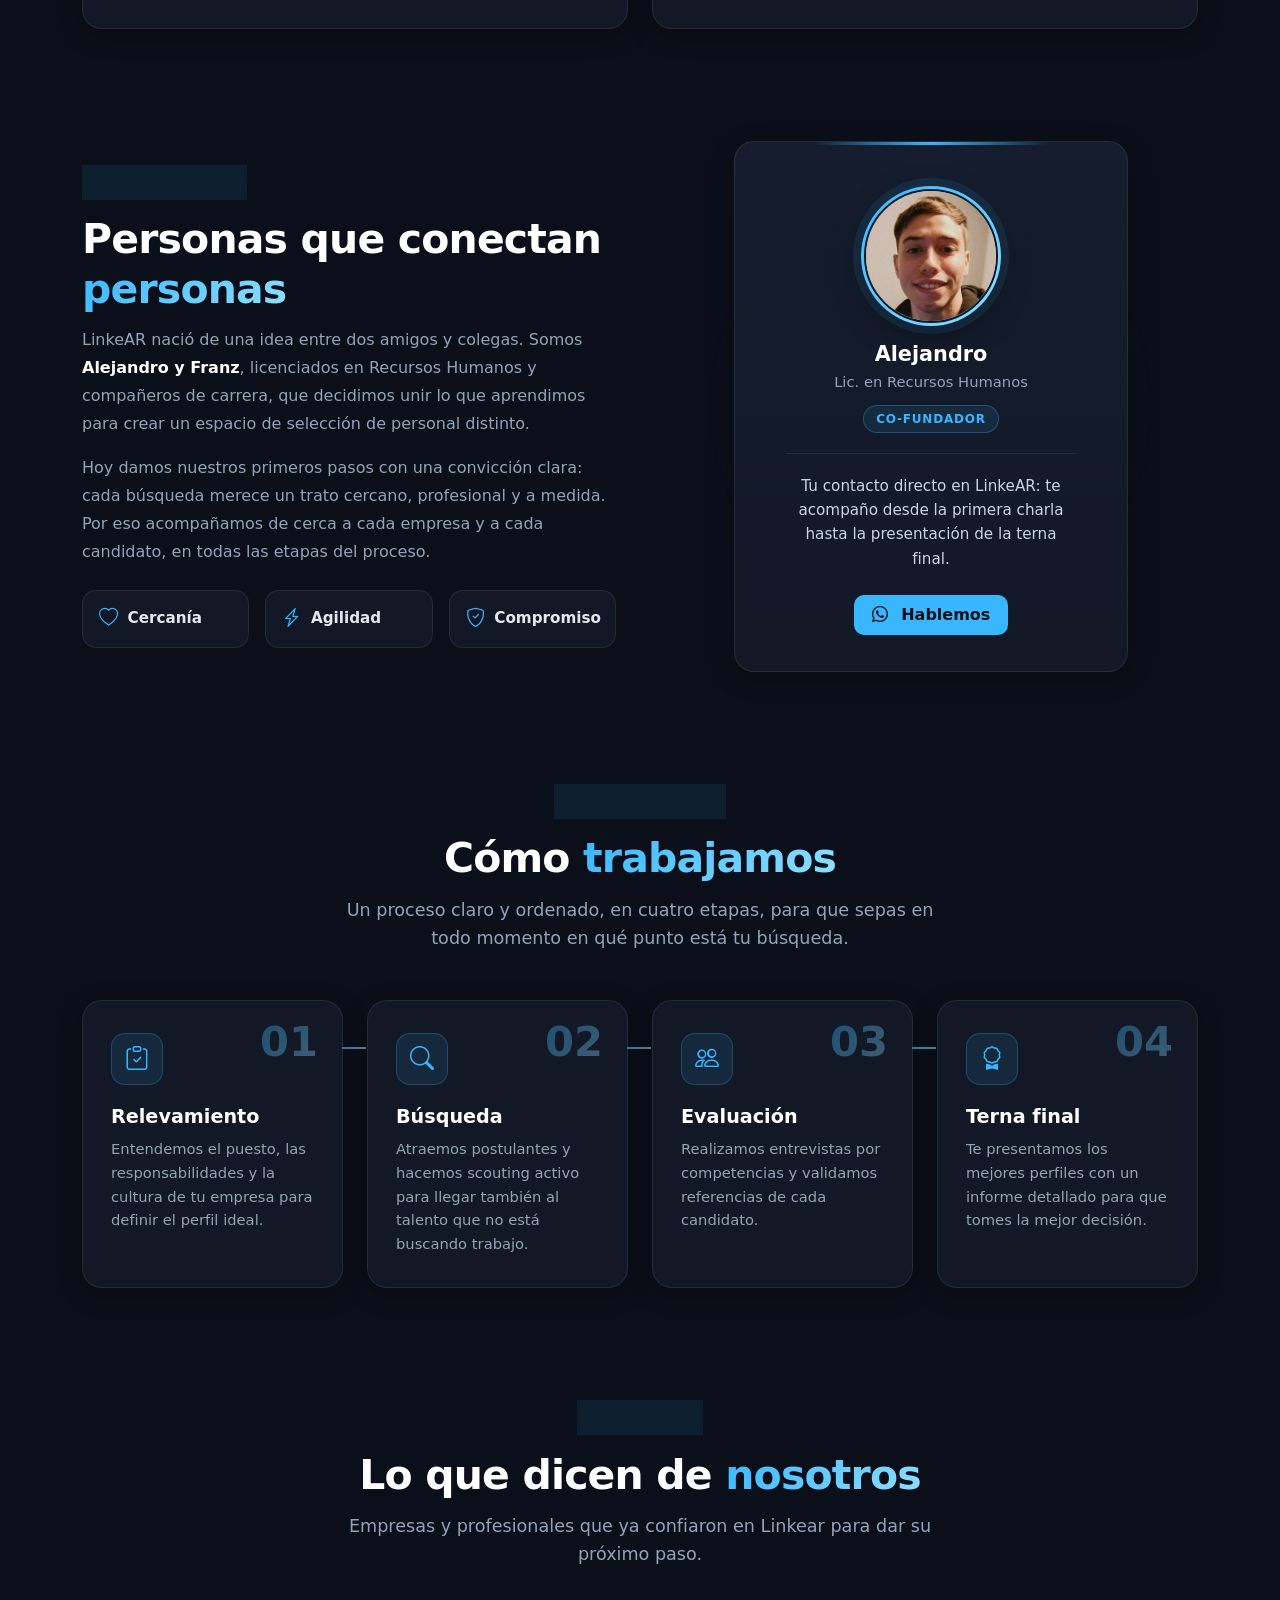
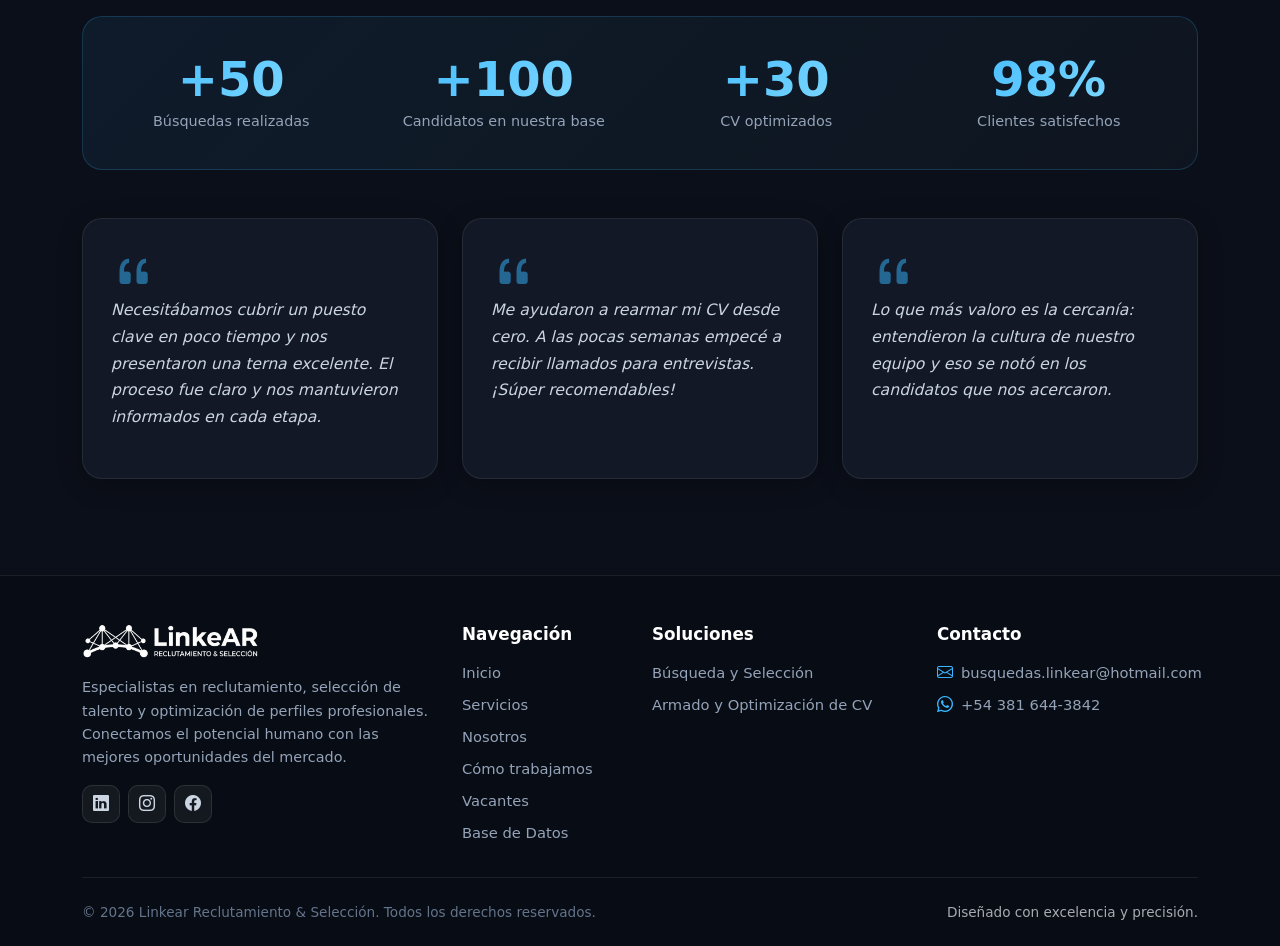
==== commit ebeaab93: "quita seccion vacantes" ====
--- a/index.html
+++ b/index.html
@@ -438,7 +438,7 @@
         </section>
 
         <!-- Vacantes Section -->
-        <section id="vacantes" class="vacancies-section py-5 my-3">
+        <!-- <section id="vacantes" class="vacancies-section py-5 my-3">
             <div class="container">
                 <div class="text-center mb-5">
                     <div class="hero-badge mb-3">
@@ -452,11 +452,9 @@
                         Descubrí las posiciones abiertas y sumate al talento que
                         transforma a las empresas.
                     </p>
-                </div>
-
-                <div class="row g-4 justify-content-center">
-                    <!-- Vacante Card 1 -->
-                    <div class="col-lg-4 col-md-6">
+                </div> -->
+                    <!-- Vacante Card 2 -->
+                   <!--  <div class="col-lg-4 col-md-6">
                         <div class="vacancy-card h-100 d-flex flex-column">
                             <div class="vacancy-card-header d-flex align-items-center justify-content-between mb-4">
                                 <div class="vacancy-icon-box">
@@ -464,32 +462,6 @@
                                 </div>
                                 <span class="service-pill-badge">Full‑Time</span>
                             </div>
-                            <h3 class="service-card-title mb-2">Mecánico/a Automotor</h3>
-                            <p class="vacancy-company mb-3">
-                            <i class="bi bi-buildings text-accent me-1"></i>
-                                Empresa confidencial
-                            </p>
-                            <p class="service-card-desc mb-4">
-                                Buscamos mecánico/a con experiencia en diagnóstico, inyección y
-                                tren delantero para sumarse a un taller de primer nivel en San
-                                Miguel de Tucumán.
-                            </p>
-                            <div class="pt-2 mt-auto">
-                                <a href="./paginas/mecanico-tucuman.html" class="btn btn-linkear w-100 text-center">
-                                    Me interesa
-                                </a>
-                            </div>
-                        </div>
-                    </div>
-                    <!-- Vacante Card 2 -->
-                    <div class="col-lg-4 col-md-6">
-                        <div class="vacancy-card h-100 d-flex flex-column">
-                            <div class="vacancy-card-header d-flex align-items-center justify-content-between mb-4">
-                                <div class="vacancy-icon-box">
-                                    <i class="bi bi-briefcase-fill text-accent" style="font-size: 2rem"></i>
-                                </div>
-                                <span class="service-pill-badge">Full‑Time</span>
-                            </div>
                             <h3 class="service-card-title mb-2">Recepcionista</h3>
                             <p class="vacancy-company mb-3">
                             <i class="bi bi-buildings text-accent me-1"></i>
@@ -506,40 +478,12 @@
                                 </a>
                             </div>
                         </div>
-                    </div>
-                    <!-- Vacante Card 3 -->
-                    <div class="col-lg-4 col-md-6">
-                        <div class="vacancy-card h-100 d-flex flex-column">
-                            <div class="vacancy-card-header d-flex align-items-center justify-content-between mb-4">
-                                <div class="vacancy-icon-box">
-                                    <i class="bi bi-briefcase-fill text-accent" style="font-size: 2rem"></i>
-                                </div>
-                                <span class="service-pill-badge">Full‑Time</span>
-                            </div>
-                            <h3 class="service-card-title mb-2">Lavador/a de Vehículos</h3>
-                            <p class="vacancy-company mb-3">
-                            <i class="bi bi-buildings text-accent me-1"></i>
-                                Empresa confidencial
-                            </p>
-                            <p class="service-card-desc mb-4">
-                                Buscamos lavador/a de vehículos con experiencia, detallista y
-                                responsable, para sumarse a una empresa líder del sector automotor
-                                en San Miguel de Tucumán.
-                            </p>
-                            <div class="pt-2 mt-auto">
-                                <a href="./paginas/lavador-tucuman.html" class="btn btn-linkear w-100 text-center">
-                                    Me interesa
-                                </a>
-                            </div>
-                        </div>
-                    </div>
+                    </div> -->
                     <!-- Additional Vacancy Cards -->
-                </div>
-            </div>
         </section>
         <!-- Confianza Section -->
         <!-- ⚠️ CONTENIDO DE EJEMPLO: reemplazar números y testimonios por datos REALES
-             antes de pasar esta sección a main (lo que publica Vercel). -->
+            antes de pasar esta sección a main (lo que publica Vercel). -->
         <section id="confianza" class="trust-section py-5 my-3">
             <div class="container">
                 <div class="text-center mb-5">
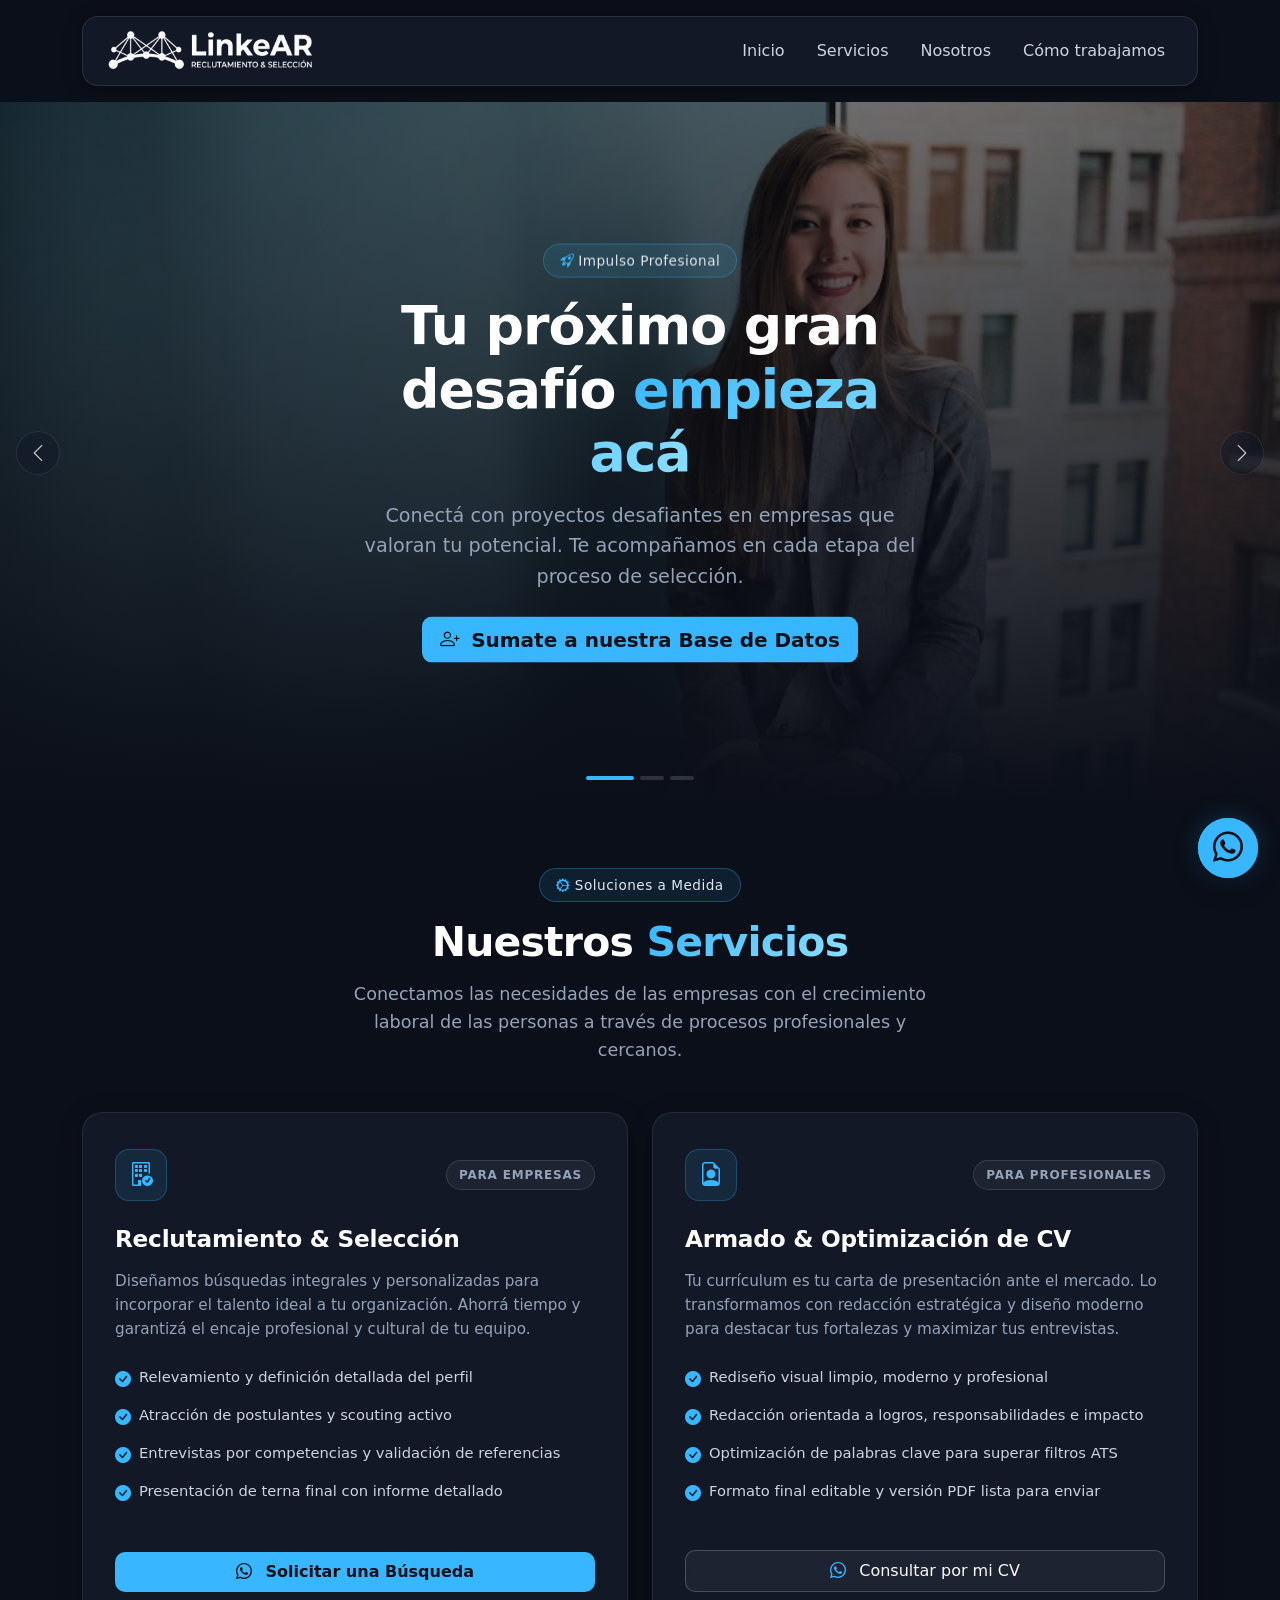
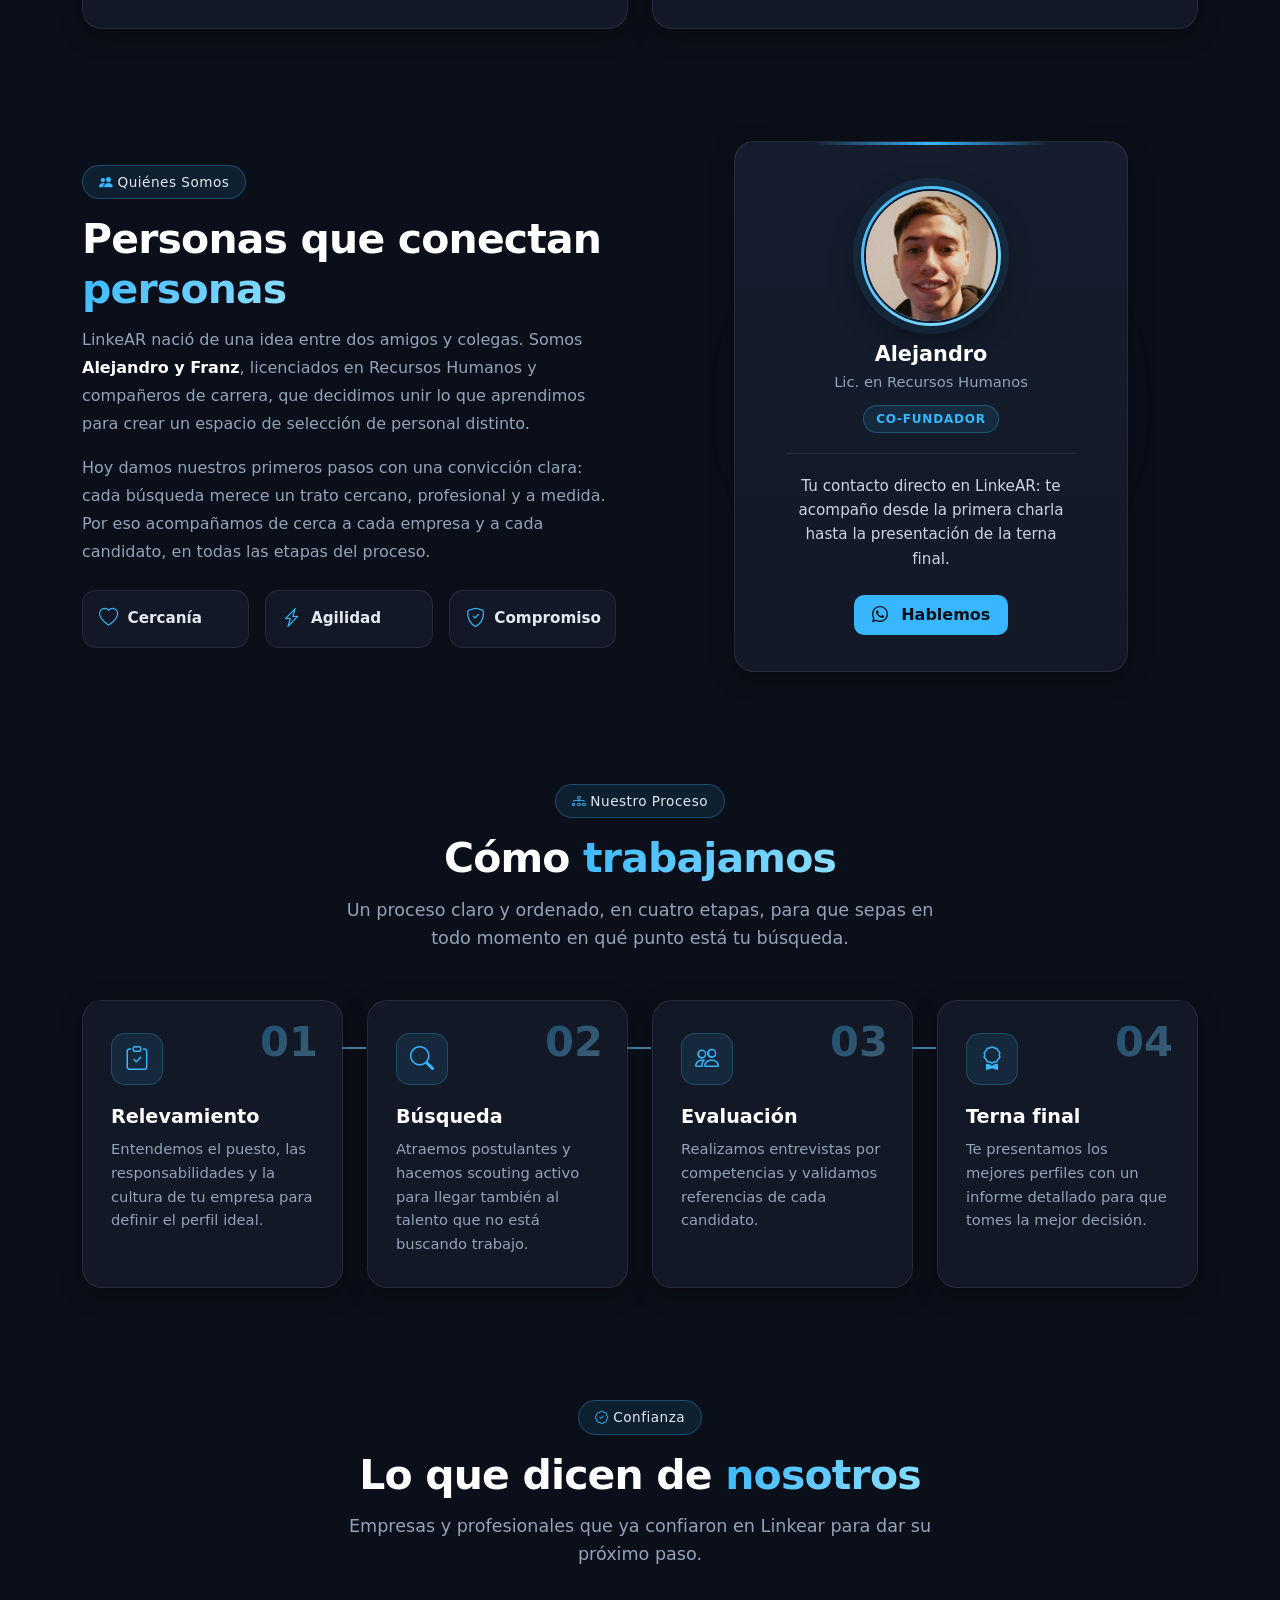
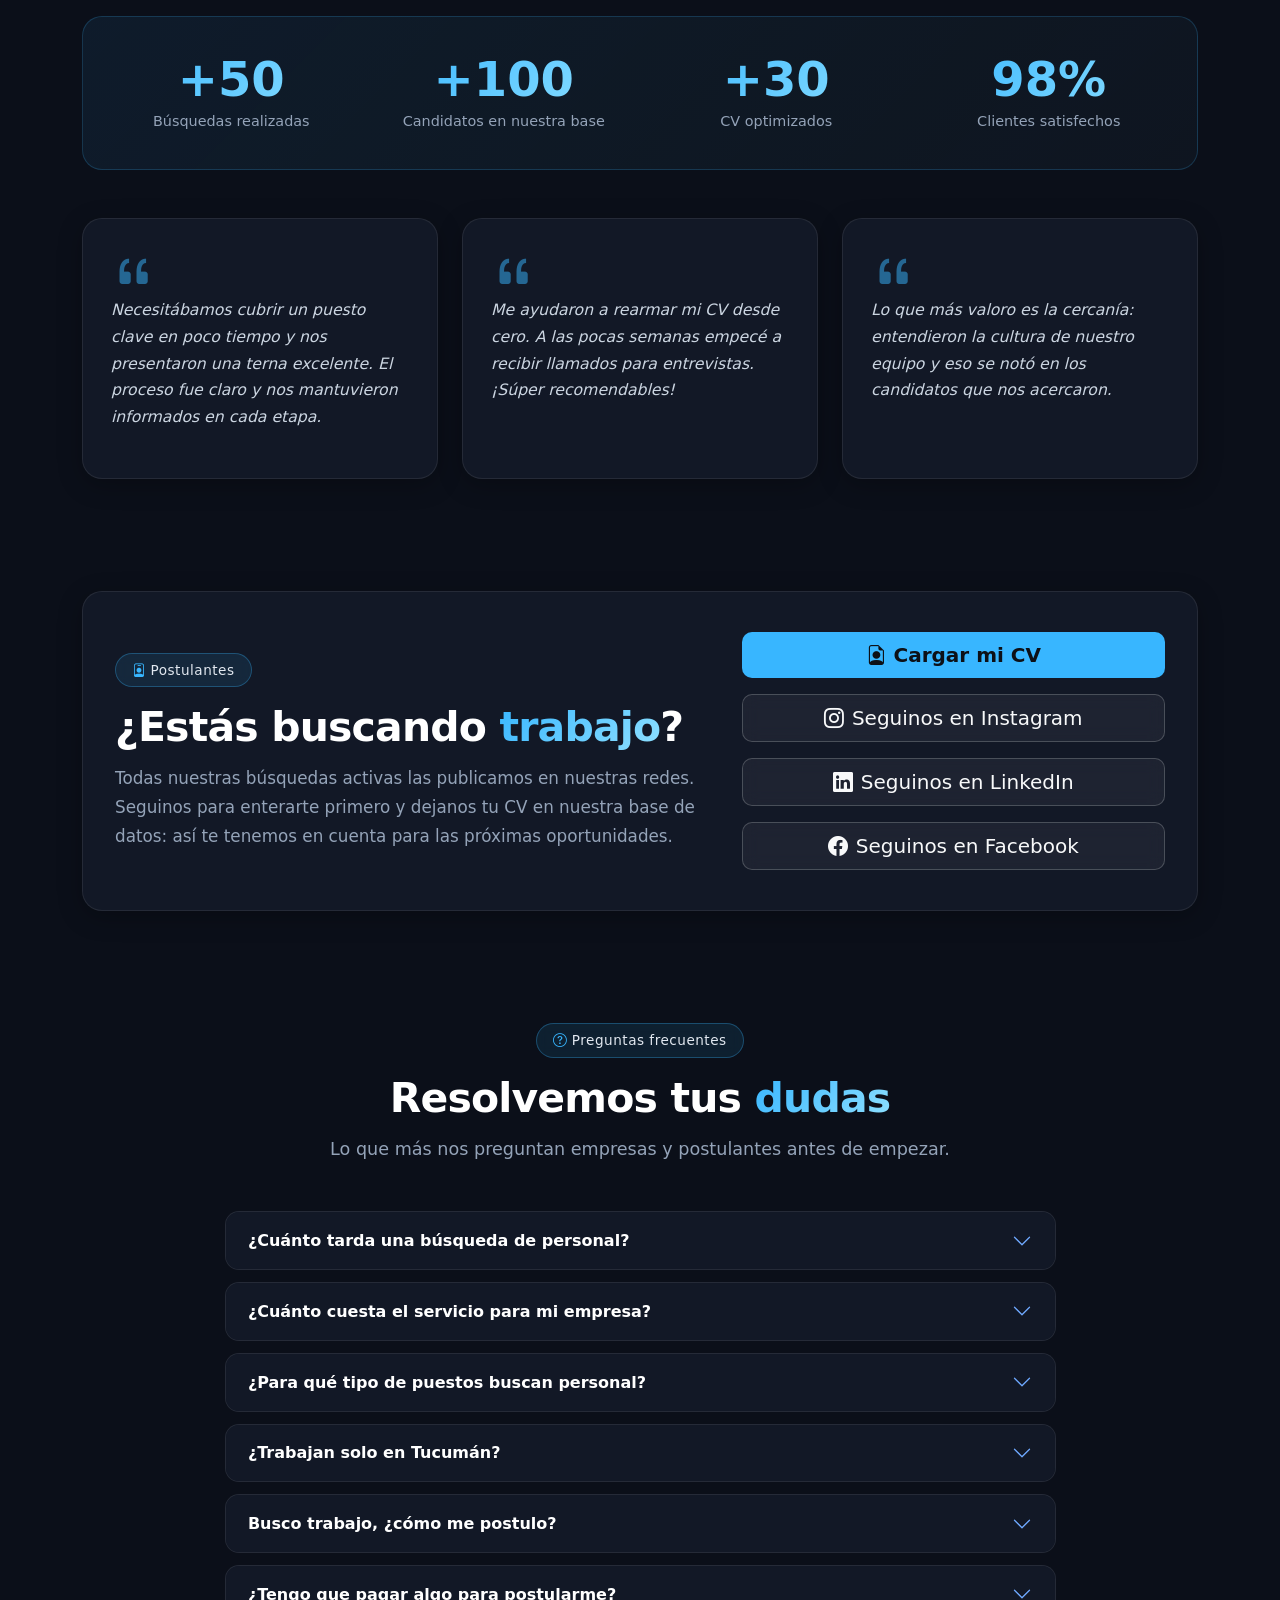
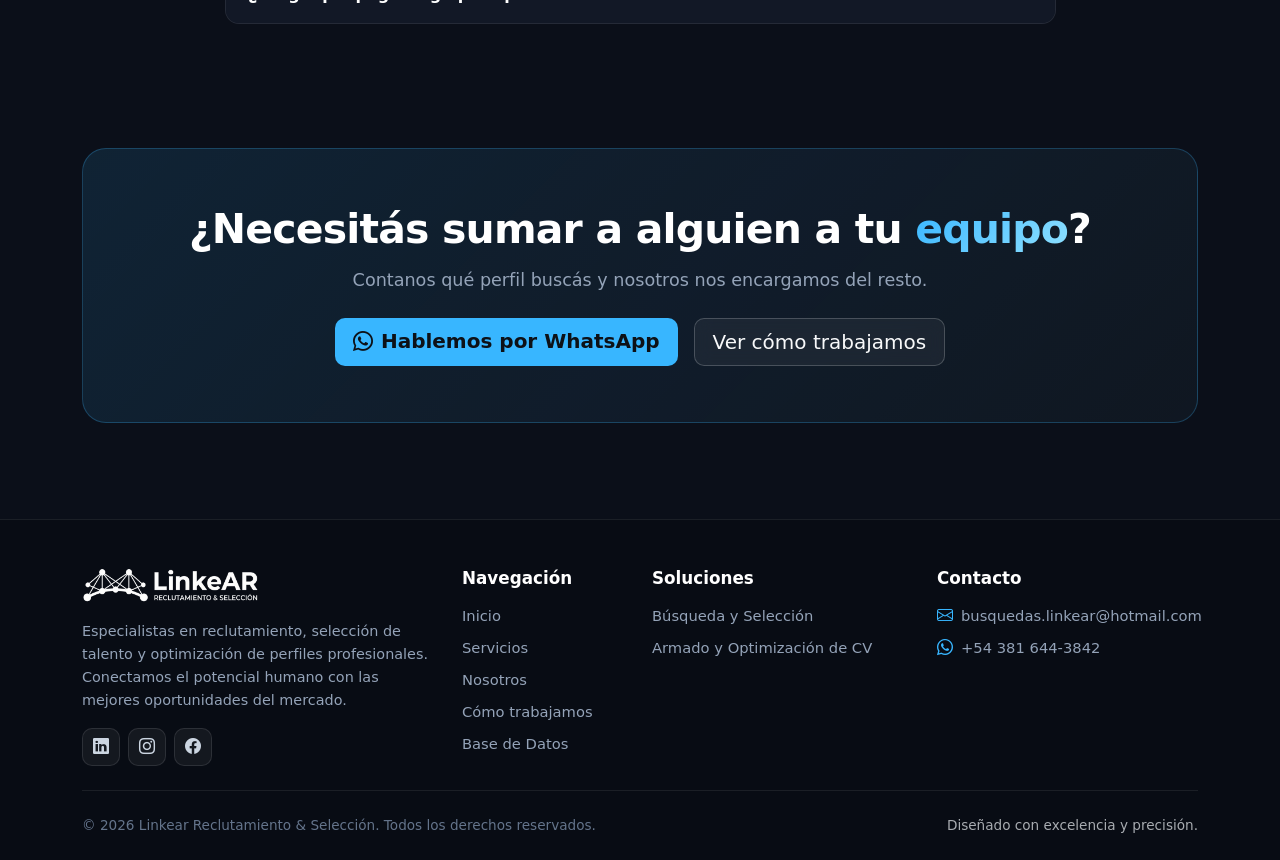
==== commit 14d15618: "gneraera nuevas secciones y decidimos dejar una landig meramente informativa y de los servicios" ====
--- a/index.html
+++ b/index.html
@@ -41,7 +41,6 @@
                             <a class="nav-link" href="#servicios">Servicios</a>
                             <a class="nav-link" href="#nosotros">Nosotros</a>
                             <a class="nav-link" href="#como-trabajamos">Cómo trabajamos</a>
-                            <a href="#vacantes" class="btn btn-linkear ms-lg-2">Vacantes</a>
                         </div>
                     </div>
                 </div>
@@ -437,50 +436,6 @@
             </div>
         </section>
 
-        <!-- Vacantes Section -->
-        <!-- <section id="vacantes" class="vacancies-section py-5 my-3">
-            <div class="container">
-                <div class="text-center mb-5">
-                    <div class="hero-badge mb-3">
-                        <i class="bi bi-briefcase me-1 text-accent"></i> Oportunidades
-                        Laborales
-                    </div>
-                    <h2 class="section-title">
-                        Vacantes <span class="text-gradient">destacadas</span>
-                    </h2>
-                    <p class="section-subtitle">
-                        Descubrí las posiciones abiertas y sumate al talento que
-                        transforma a las empresas.
-                    </p>
-                </div> -->
-                    <!-- Vacante Card 2 -->
-                   <!--  <div class="col-lg-4 col-md-6">
-                        <div class="vacancy-card h-100 d-flex flex-column">
-                            <div class="vacancy-card-header d-flex align-items-center justify-content-between mb-4">
-                                <div class="vacancy-icon-box">
-                                    <i class="bi bi-briefcase-fill text-accent" style="font-size: 2rem"></i>
-                                </div>
-                                <span class="service-pill-badge">Full‑Time</span>
-                            </div>
-                            <h3 class="service-card-title mb-2">Recepcionista</h3>
-                            <p class="vacancy-company mb-3">
-                            <i class="bi bi-buildings text-accent me-1"></i>
-                                Empresa confidencial
-                            </p>
-                            <p class="service-card-desc mb-4">
-                                Buscamos recepcionista con experiencia en atención al cliente
-                                para sumarse a una empresa líder del sector automotor en San
-                                Miguel de Tucumán.
-                            </p>
-                            <div class="pt-2 mt-auto">
-                                <a href="./paginas/recepcionista-tucuman.html" class="btn btn-linkear w-100 text-center">
-                                    Me interesa
-                                </a>
-                            </div>
-                        </div>
-                    </div> -->
-                    <!-- Additional Vacancy Cards -->
-        </section>
         <!-- Confianza Section -->
         <!-- ⚠️ CONTENIDO DE EJEMPLO: reemplazar números y testimonios por datos REALES
             antes de pasar esta sección a main (lo que publica Vercel). -->
@@ -547,6 +502,191 @@
                                 Lo que más valoro es la cercanía: entendieron la cultura de nuestro equipo y eso se notó en los candidatos que nos acercaron.
                             </p>
                         </div>
+                    </div>
+                </div>
+            </div>
+        </section>
+
+        <!-- Postulantes Section -->
+        <section id="postulantes" class="py-5 my-3">
+            <div class="container">
+                <div class="postulantes-box">
+                    <div class="row g-4 align-items-center">
+                        <div class="col-lg-7 text-center text-lg-start">
+                            <div class="hero-badge mb-3">
+                                <i class="bi bi-person-badge me-1 text-accent"></i>
+                                Postulantes
+                            </div>
+                            <h2 class="section-title">
+                                ¿Estás buscando <span class="text-gradient">trabajo</span>?
+                            </h2>
+                            <p class="postulantes-text mb-0">
+                                Todas nuestras búsquedas activas las publicamos en nuestras redes.
+                                Seguinos para enterarte primero y dejanos tu CV en nuestra base de
+                                datos: así te tenemos en cuenta para las próximas oportunidades.
+                            </p>
+                        </div>
+                        <div class="col-lg-5">
+                            <div class="d-grid gap-3">
+                                <a href="https://forms.gle/h95EtgJfDtBHPDeK9" target="_blank"
+                                    rel="noopener noreferrer" class="btn btn-linkear btn-lg">
+                                    <i class="bi bi-file-earmark-person me-2"></i>Cargar mi CV
+                                </a>
+                                <a href="https://www.instagram.com/linkear.rh/" target="_blank"
+                                    rel="noopener noreferrer" class="btn btn-outline-custom btn-lg">
+                                    <i class="bi bi-instagram me-2"></i>Seguinos en Instagram
+                                </a>
+                                <a href="https://www.linkedin.com/company/linkear-rrhh/" target="_blank"
+                                    rel="noopener noreferrer" class="btn btn-outline-custom btn-lg">
+                                    <i class="bi bi-linkedin me-2"></i>Seguinos en LinkedIn
+                                </a>
+                                <a href="https://www.facebook.com/profile.php?id=61595709884089" target="_blank"
+                                    rel="noopener noreferrer" class="btn btn-outline-custom btn-lg">
+                                    <i class="bi bi-facebook me-2"></i>Seguinos en Facebook
+                                </a>
+                            </div>
+                        </div>
+                    </div>
+                </div>
+            </div>
+        </section>
+
+        <!-- Preguntas Frecuentes Section -->
+        <!-- ⚠️ REVISAR: confirmar que las respuestas sean correctas antes de pasar a main. -->
+        <section id="preguntas" class="py-5 my-3">
+            <div class="container">
+                <div class="text-center mb-5">
+                    <div class="hero-badge mb-3">
+                        <i class="bi bi-question-circle me-1 text-accent"></i>
+                        Preguntas frecuentes
+                    </div>
+                    <h2 class="section-title">
+                        Resolvemos tus <span class="text-gradient">dudas</span>
+                    </h2>
+                    <p class="section-subtitle">
+                        Lo que más nos preguntan empresas y postulantes antes de empezar.
+                    </p>
+                </div>
+
+                <div class="row justify-content-center">
+                    <div class="col-lg-9">
+                        <div class="accordion faq-accordion" id="faqAccordion" data-bs-theme="dark">
+
+                            <div class="accordion-item">
+                                <h3 class="accordion-header">
+                                    <button class="accordion-button collapsed" type="button" data-bs-toggle="collapse"
+                                        data-bs-target="#faq1" aria-expanded="false" aria-controls="faq1">
+                                        ¿Cuánto tarda una búsqueda de personal?
+                                    </button>
+                                </h3>
+                                <div id="faq1" class="accordion-collapse collapse" data-bs-parent="#faqAccordion">
+                                    <div class="accordion-body">
+                                        Depende del puesto y del perfil que necesites. Al empezar te damos un plazo
+                                        estimado y te mantenemos al tanto en cada etapa del proceso.
+                                    </div>
+                                </div>
+                            </div>
+
+                            <div class="accordion-item">
+                                <h3 class="accordion-header">
+                                    <button class="accordion-button collapsed" type="button" data-bs-toggle="collapse"
+                                        data-bs-target="#faq2" aria-expanded="false" aria-controls="faq2">
+                                        ¿Cuánto cuesta el servicio para mi empresa?
+                                    </button>
+                                </h3>
+                                <div id="faq2" class="accordion-collapse collapse" data-bs-parent="#faqAccordion">
+                                    <div class="accordion-body">
+                                        Cada búsqueda es distinta, por eso armamos una propuesta a medida según el
+                                        puesto. Escribinos y te pasamos el presupuesto sin compromiso.
+                                    </div>
+                                </div>
+                            </div>
+
+                            <div class="accordion-item">
+                                <h3 class="accordion-header">
+                                    <button class="accordion-button collapsed" type="button" data-bs-toggle="collapse"
+                                        data-bs-target="#faq3" aria-expanded="false" aria-controls="faq3">
+                                        ¿Para qué tipo de puestos buscan personal?
+                                    </button>
+                                </h3>
+                                <div id="faq3" class="accordion-collapse collapse" data-bs-parent="#faqAccordion">
+                                    <div class="accordion-body">
+                                        Trabajamos con empresas de distintos rubros y para puestos de diferentes
+                                        niveles. Contanos qué perfil necesitás y vemos juntos cómo encararlo.
+                                    </div>
+                                </div>
+                            </div>
+
+                            <div class="accordion-item">
+                                <h3 class="accordion-header">
+                                    <button class="accordion-button collapsed" type="button" data-bs-toggle="collapse"
+                                        data-bs-target="#faq4" aria-expanded="false" aria-controls="faq4">
+                                        ¿Trabajan solo en Tucumán?
+                                    </button>
+                                </h3>
+                                <div id="faq4" class="accordion-collapse collapse" data-bs-parent="#faqAccordion">
+                                    <div class="accordion-body">
+                                        Estamos en San Miguel de Tucumán. Si tu empresa está en otra provincia,
+                                        consultanos y vemos cómo podemos ayudarte.
+                                    </div>
+                                </div>
+                            </div>
+
+                            <div class="accordion-item">
+                                <h3 class="accordion-header">
+                                    <button class="accordion-button collapsed" type="button" data-bs-toggle="collapse"
+                                        data-bs-target="#faq5" aria-expanded="false" aria-controls="faq5">
+                                        Busco trabajo, ¿cómo me postulo?
+                                    </button>
+                                </h3>
+                                <div id="faq5" class="accordion-collapse collapse" data-bs-parent="#faqAccordion">
+                                    <div class="accordion-body">
+                                        Publicamos todas las búsquedas activas en Instagram y LinkedIn, con los pasos
+                                        para postularte. Además, podés cargar tu CV en nuestra base de datos para que
+                                        te tengamos en cuenta en futuras búsquedas.
+                                    </div>
+                                </div>
+                            </div>
+
+                            <div class="accordion-item">
+                                <h3 class="accordion-header">
+                                    <button class="accordion-button collapsed" type="button" data-bs-toggle="collapse"
+                                        data-bs-target="#faq6" aria-expanded="false" aria-controls="faq6">
+                                        ¿Tengo que pagar algo para postularme?
+                                    </button>
+                                </h3>
+                                <div id="faq6" class="accordion-collapse collapse" data-bs-parent="#faqAccordion">
+                                    <div class="accordion-body">
+                                        No. Postularte a nuestras búsquedas es totalmente gratis. El armado y la
+                                        optimización de CV es un servicio aparte y opcional.
+                                    </div>
+                                </div>
+                            </div>
+
+                        </div>
+                    </div>
+                </div>
+            </div>
+        </section>
+
+        <!-- Cierre / Llamado a la acción -->
+        <section id="contacto" class="py-5 my-3">
+            <div class="container">
+                <div class="cta-final text-center">
+                    <h2 class="section-title">
+                        ¿Necesitás sumar a alguien a tu <span class="text-gradient">equipo</span>?
+                    </h2>
+                    <p class="section-subtitle mb-4">
+                        Contanos qué perfil buscás y nosotros nos encargamos del resto.
+                    </p>
+                    <div class="d-flex flex-column flex-sm-row justify-content-center gap-3">
+                        <a href="https://wa.me/543816443842?text=Hola%2C%20LinkeAR.%20Vengo%20de%20su%20sitio%20web%20y%20me%20gustar%C3%ADa%20recibir%20informaci%C3%B3n%20para%20solicitar%20una%20b%C3%BAsqueda%20de%20personal%20para%20mi%20empresa."
+                            target="_blank" rel="noopener noreferrer" class="btn btn-linkear btn-lg">
+                            <i class="bi bi-whatsapp me-2"></i>Hablemos por WhatsApp
+                        </a>
+                        <a href="#como-trabajamos" class="btn btn-outline-custom btn-lg">
+                            Ver cómo trabajamos
+                        </a>
                     </div>
                 </div>
             </div>
@@ -587,7 +727,6 @@
                         <li class="mb-2"><a href="#servicios">Servicios</a></li>
                         <li class="mb-2"><a href="#nosotros">Nosotros</a></li>
                         <li class="mb-2"><a href="#como-trabajamos">Cómo trabajamos</a></li>
-                        <li class="mb-2"><a href="#vacantes">Vacantes</a></li>
                         <li class="mb-2"><a href="https://forms.gle/h95EtgJfDtBHPDeK9" target="_blank">Base de Datos</a>
                         </li>
                     </ul>
@@ -642,4 +781,4 @@
         crossorigin="anonymous"></script>
 </body>
 
-</html>+</html>
--- a/estilo.css
+++ b/estilo.css
@@ -931,3 +931,61 @@
 .vacancy-company i {
     color: #38b6ff;
 }
+
+
+/* ==========================================================
+   POSTULANTES
+   ========================================================== */
+.postulantes-box {
+    background-color: #121826;
+    border: 1px solid rgba(255, 255, 255, 0.08);
+    border-radius: 20px;
+    padding: 2.5rem 2rem;
+    box-shadow: 0 6px 24px rgba(0, 0, 0, 0.25);
+}
+
+.postulantes-text {
+    color: #94a3b8;
+    line-height: 1.7;
+    font-size: 1.05rem;
+}
+
+/* ==========================================================
+   PREGUNTAS FRECUENTES (acordeón de Bootstrap)
+   ========================================================== */
+.faq-accordion {
+    --bs-accordion-bg: #121826;
+    --bs-accordion-border-color: rgba(255, 255, 255, 0.08);
+    --bs-accordion-btn-color: #ffffff;
+    --bs-accordion-color: #94a3b8;
+    --bs-accordion-active-bg: #121826;
+    --bs-accordion-active-color: #38b6ff;
+    --bs-accordion-btn-focus-box-shadow: 0 0 0 0.2rem rgba(56, 182, 255, 0.25);
+}
+
+.faq-accordion .accordion-item {
+    border-radius: 14px !important;
+    margin-bottom: 0.75rem;
+    overflow: hidden;
+    border: 1px solid rgba(255, 255, 255, 0.08);
+}
+
+.faq-accordion .accordion-button {
+    font-weight: 600;
+    padding: 1.15rem 1.4rem;
+}
+
+.faq-accordion .accordion-body {
+    line-height: 1.7;
+    padding: 0 1.4rem 1.25rem;
+}
+
+/* ==========================================================
+   CIERRE / LLAMADO A LA ACCIÓN
+   ========================================================== */
+.cta-final {
+    background: linear-gradient(135deg, rgba(56, 182, 255, 0.12) 0%, rgba(142, 224, 255, 0.04) 100%);
+    border: 1px solid rgba(56, 182, 255, 0.25);
+    border-radius: 24px;
+    padding: 3.5rem 1.5rem;
+}
